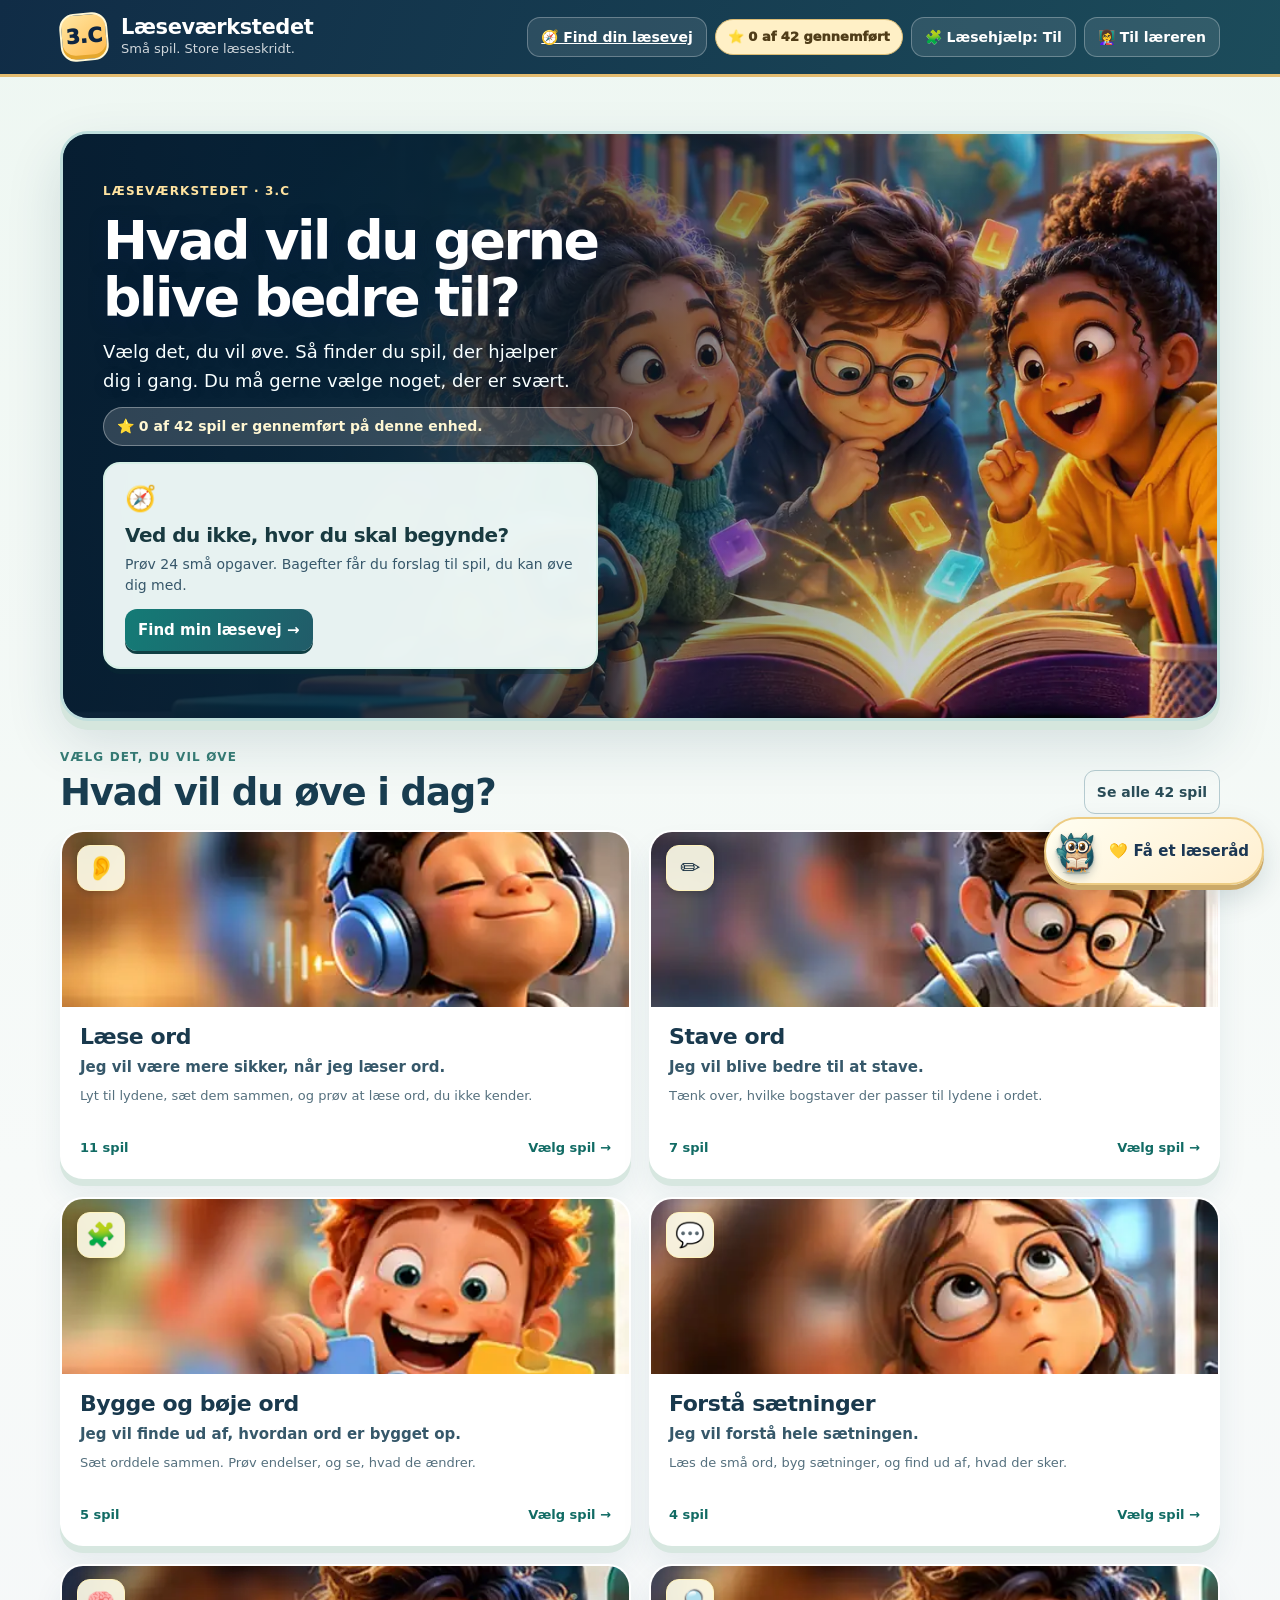
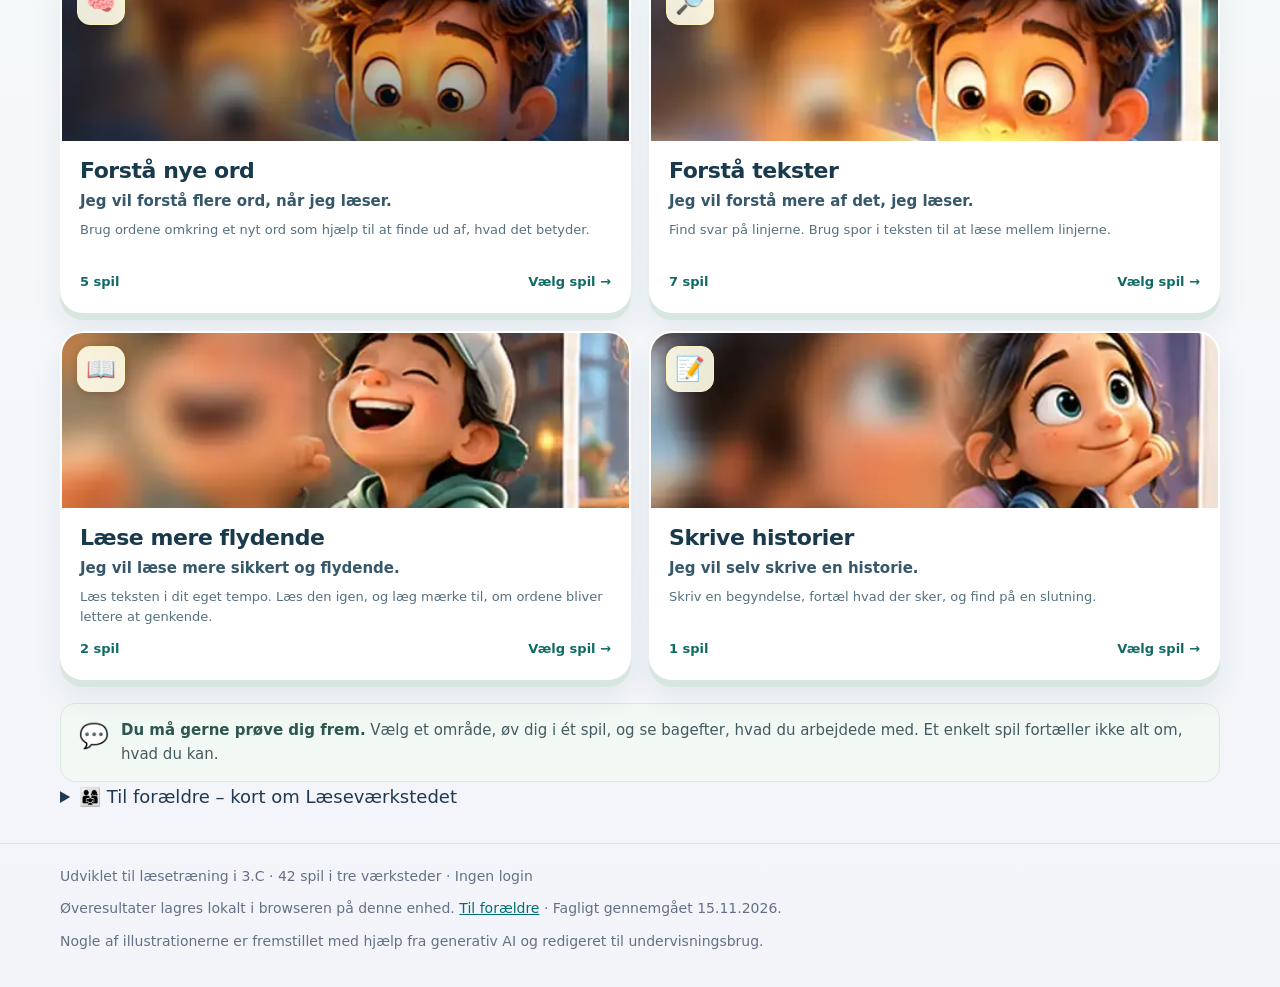
==== index.html @ c9a79d3c "Polish student and teacher language, protect stored progress, add parent information and verified so" ====
<!doctype html>
<html lang="da">
<head>
  <meta charset="UTF-8">
  <meta name="viewport" content="width=device-width, initial-scale=1">
  <link rel="stylesheet" href="laesemakker.css">
  <link rel="stylesheet" href="laeringsmaal.css">
  <link rel="stylesheet" href="site-quality.css">
  <script>if(new URLSearchParams(location.search).get('sites')==='1')document.documentElement.classList.add('sites-embed');</script>
  <meta name="theme-color" content="#19274a">
  <meta name="description" content="42 interaktive læse-, stave- og ordforrådsspil til 3.C. Selvstændige øveopgaver med læringsmål og læseråd.">
  <title>Læseværkstedet · 3.C</title>
  <style>
    :root{--navy:#19274a;--deep:#111d3b;--ink:#1c2b49;--muted:#52627c;--cream:#fffaf1;--paper:#fff;--line:#e4e8ef;--teal:#0d8b82;--mint:#d4f4e8;--coral:#f36d54;--peach:#ffe3d5;--gold:#ffc64f;--blue:#e3edff;--lav:#ede6ff;--shadow:0 14px 40px rgba(26,38,70,.08);--radius:24px}
    *{box-sizing:border-box}html{scroll-behavior:smooth}body{margin:0;background:var(--cream);color:var(--ink);font-family:ui-rounded,'Trebuchet MS',system-ui,-apple-system,BlinkMacSystemFont,'Segoe UI',sans-serif;font-size:18px;line-height:1.48}
    button,select{font:inherit}button{cursor:pointer}button:disabled{cursor:not-allowed;opacity:.55}button:focus-visible,a:focus-visible{outline:4px solid #f7aa18;outline-offset:4px}a{color:#006f75}
    .shell{width:min(1160px,calc(100% - 36px));margin:0 auto}.topbar{background:var(--navy);color:#fff;padding:13px 0;position:relative;z-index:2}.toprow{display:flex;align-items:center;gap:14px;justify-content:space-between;flex-wrap:wrap}.brand{display:flex;gap:13px;align-items:center;border:0;background:none;color:inherit;text-align:left;padding:0}.brand-mark{display:grid;place-items:center;width:48px;height:48px;background:var(--gold);color:var(--deep);border-radius:15px;font-size:20px;font-weight:950;box-shadow:inset 0 -4px 0 #e4a72d;transform:rotate(-5deg)}.brand-name{font-weight:900;letter-spacing:-.02em;font-size:21px;display:block;line-height:1.15}.brand-sub{font-size:13px;opacity:.8;display:block}.top-actions{display:flex;gap:8px;align-items:center;flex-wrap:wrap}.topbtn{background:rgba(255,255,255,.1);border:1px solid rgba(255,255,255,.28);border-radius:15px;padding:9px 13px;color:#fff;font-size:14px;font-weight:750}.topbtn:hover{background:rgba(255,255,255,.2)}
    main{padding:32px 0 72px}.hero{display:grid;grid-template-columns:1.45fr .85fr;gap:30px;align-items:center;background:#edf3ff;border:2px solid #dae6fb;border-radius:32px;padding:43px 44px;position:relative;overflow:hidden}.eyebrow{display:inline-flex;align-items:center;gap:7px;background:#fff;color:#285574;border-radius:50px;padding:6px 13px;font-size:14px;font-weight:850;letter-spacing:.02em}.hero h1{font-size:clamp(36px,5vw,58px);line-height:1.06;letter-spacing:-.055em;margin:18px 0 15px;font-weight:950;max-width:650px}.hero p{max-width:590px;margin:0 0 22px;font-size:19px;color:#405371}.hero-art{position:relative;min-height:275px;display:grid;place-items:center}.art-circle{position:absolute;width:250px;height:250px;border-radius:50%;background:#d5e7ff}.book-illustration{position:relative;font-size:125px;filter:drop-shadow(0 12px 2px rgba(36,57,101,.09));transform:rotate(-10deg)}.art-star{position:absolute;font-size:42px;transform:rotate(15deg)}.art-star.a{left:8%;top:12%}.art-star.b{right:8%;bottom:13%}.art-sticker{position:absolute;right:2%;top:9%;font-size:15px;font-weight:900;border-radius:16px;padding:9px 14px;background:#fff;transform:rotate(9deg);box-shadow:var(--shadow)}.hero-cta{display:inline-flex;gap:10px;align-items:center;background:var(--coral);color:#fff;border:0;border-radius:16px;padding:13px 21px;font-weight:900;box-shadow:0 5px 0 #ca4b37}.hero-cta:hover{transform:translateY(2px);box-shadow:0 3px 0 #ca4b37}.tiny-caption{font-size:15px;color:var(--muted)}.section-head{display:flex;align-items:end;justify-content:space-between;gap:16px;flex-wrap:wrap;margin:39px 0 18px}.section-head h2{font-size:clamp(27px,3.4vw,35px);margin:0;letter-spacing:-.035em}.section-head p{margin:5px 0 0;color:var(--muted);font-size:16px}.statline{font-weight:800;font-size:14px;background:white;border:1px solid var(--line);border-radius:99px;padding:8px 14px}.games-grid{display:grid;grid-template-columns:repeat(3,minmax(0,1fr));gap:17px}.game-card{background:#fff;border-radius:25px;border:2px solid #e8eaf0;padding:21px;display:flex;flex-direction:column;min-height:276px;box-shadow:0 5px 0 #e9edf3;transition:transform .15s,box-shadow .15s}.game-card:hover{transform:translateY(-3px);box-shadow:0 10px 0 #e9edf3}.game-card .icon-bubble{width:76px;height:70px;display:grid;place-items:center;font-size:39px;border-radius:22px;margin-bottom:16px}.game-card h3{font-size:22px;line-height:1.15;letter-spacing:-.02em;margin:0 0 8px}.game-card p{color:#56667f;font-size:15px;line-height:1.45;margin:0 0 16px;flex:1}.tag{display:inline-flex;border-radius:100px;padding:5px 9px;font-size:12px;font-weight:900;letter-spacing:.01em;background:#eef4f9;color:#375a70}.game-bottom{display:flex;justify-content:space-between;align-items:center;gap:9px}.start-card{padding:9px 12px;background:var(--navy);color:#fff;border:0;border-radius:12px;font-size:15px;font-weight:850}.start-card:hover{background:#29406f}.micro{font-size:13px;color:#627189;font-weight:650}.info-strip{margin-top:27px;display:flex;gap:16px;align-items:center;border-radius:20px;background:#fff;border:1px solid #e9e6da;padding:17px 20px}.info-strip .round{font-size:30px}.info-strip p{margin:0;font-size:15px;color:#506078}
    .play-top{display:flex;justify-content:space-between;align-items:center;gap:12px;flex-wrap:wrap;margin-bottom:24px}.back{border:1px solid #cfd9e7;background:#fff;padding:10px 16px;border-radius:15px;font-size:15px;font-weight:850;color:var(--ink)}.back:hover{background:#f2f6fd}.play-head{background:var(--navy);color:#fff;padding:24px 28px;border-radius:27px;display:grid;grid-template-columns:1fr auto;align-items:center;gap:15px}.play-head h1{margin:4px 0 7px;font-size:clamp(25px,3.6vw,36px);letter-spacing:-.035em}.play-head p{margin:0;font-size:16px;color:#e3ebff}.play-meta{font-size:15px;font-weight:800;background:rgba(255,255,255,.13);border-radius:14px;padding:10px 15px;text-align:center}.progress-track{height:11px;background:#dfe5ed;border-radius:99px;overflow:hidden;margin:17px 2px 26px}.progress-fill{height:100%;background:var(--teal);border-radius:inherit;transition:width .2s}.play-panel{padding:clamp(20px,4vw,38px);background:#fff;border:2px solid #e5e9ef;border-radius:28px;box-shadow:var(--shadow);min-height:420px}.prompt-label{text-transform:uppercase;letter-spacing:.12em;font-weight:900;color:#58718a;font-size:13px;margin-bottom:9px}.prompt{font-size:clamp(24px,3.5vw,32px);font-weight:900;letter-spacing:-.035em;line-height:1.22;margin:2px 0 15px}.instruction{font-size:16px;color:var(--muted);margin:0 0 16px}.small-actions{display:flex;flex-wrap:wrap;gap:9px;margin:13px 0 20px}.assist{background:#f4f8ff;border:1px solid #c9d9ee;border-radius:12px;font-size:15px;font-weight:750;color:#244b73;padding:9px 12px}.assist:hover{background:#dceaff}.assist.secondary{background:#fffaed;border-color:#f3dfab;color:#7f5712}.answers{display:grid;grid-template-columns:repeat(2,minmax(0,1fr));gap:12px;max-width:770px;margin:20px auto}.answer-btn{border:2px solid #d9e4ee;background:#f8fbff;color:var(--ink);border-radius:17px;padding:15px 15px;min-height:72px;font-size:clamp(19px,2.5vw,25px);font-weight:850;transition:background .1s,transform .1s}.answer-btn:hover{border-color:#88b6b6;background:#edf8f6}.answer-btn:active,.piece:active{transform:scale(.98)}.answer-btn.correct{background:#d9f8e9;border-color:#178a71}.answer-btn.wrong{background:#ffebe3;border-color:#e47459}.picture{display:grid;place-items:center;font-size:clamp(70px,11vw,110px);background:#f1f6ff;border-radius:25px;width:170px;height:160px;margin:0 auto 18px;border:2px solid #e0e8f6}.picture.compact{width:146px;height:134px;font-size:86px}.feedback{margin:19px 0 0;padding:12px 15px;border-radius:15px;border-left:5px solid #4e8bb2;background:#eef7ff;color:#1c4164;font-size:16px;font-weight:720;display:flex;gap:10px;align-items:center}.feedback.good{border-left-color:#0d8b72;background:#e8f8ef;color:#145b4b}.feedback.try{border-left-color:#e39133;background:#fff4df;color:#745319}.next-btn{background:#0a827c;color:#fff;border:0;border-radius:14px;padding:12px 20px;font-weight:850;font-size:16px;margin-top:15px;box-shadow:0 4px 0 #09635f}.next-btn:hover{transform:translateY(2px);box-shadow:0 2px 0 #09635f}.meter{display:flex;gap:8px;align-items:center;flex-wrap:wrap}.meter span{background:#fff;border:1px solid #dbe0e8;border-radius:20px;padding:6px 12px;font-weight:850;font-size:14px}
    .build-wrap{max-width:790px;margin:auto}.word-target{display:flex;justify-content:center;align-items:center;gap:4px;font-size:clamp(45px,7vw,70px);font-weight:950;letter-spacing:.015em;margin:6px 0 22px}.missing-part{border:3px dashed #8da9d1;background:#eff5ff;padding:0 16px;border-radius:16px;color:#41658c;min-width:106px;text-align:center;line-height:1.36}.drop-target{border:3px dashed #98abd1;background:#f3f7ff;border-radius:20px;min-height:92px;padding:16px;display:flex;justify-content:center;align-items:center;flex-wrap:wrap;gap:10px;margin:20px 0}.drop-target.drag-over{background:#e5f5ec;border-color:#0b8f79}.drop-note{color:#5e708e;font-size:15px;font-weight:750}.tiles{display:flex;justify-content:center;flex-wrap:wrap;gap:12px;margin:17px 0}.piece{display:inline-grid;place-items:center;min-width:84px;min-height:70px;border:2px solid #cadaee;background:#e8f2ff;color:#193d70;border-radius:17px;box-shadow:0 5px 0 #c2d5ed;font-weight:900;font-size:clamp(26px,3.5vw,36px);padding:10px 18px;touch-action:manipulation}.piece:hover{border-color:#6c94c3;background:#d6eafa}.piece.used{opacity:.35;pointer-events:none}.tile-in-slot{background:#dcf6e9;border:2px solid #70cba2;border-radius:12px;padding:10px 18px;min-width:69px;font-size:29px;font-weight:900;color:#146553}.tile-in-slot:hover{background:#fbe9e3}.text-center{text-align:center}.blend-source{font-size:14px;color:#546784;text-align:center;margin-top:4px}.check-actions{display:flex;justify-content:center;flex-wrap:wrap;gap:10px}.story-layout{display:grid;grid-template-columns:minmax(0,1.1fr) minmax(0,1fr);gap:22px}.reading-sheet{border:2px solid #e9e4d6;background:#fffcf4;border-radius:21px;padding:22px 25px;align-self:start}.reading-sheet .sheet-label{font-size:12px;letter-spacing:.12em;color:#8c714e;text-transform:uppercase;font-weight:950}.reading-sheet h2{font-size:25px;margin:7px 0 13px;letter-spacing:-.025em}.reading-sheet p{font-size:19px;line-height:1.85;margin:0;white-space:pre-line}.question-sheet{border:1px solid #e5e8ee;border-radius:21px;padding:21px;background:#fbfdff}.question-sheet .answers{grid-template-columns:1fr;gap:9px}.question-sheet .answer-btn{text-align:left;font-size:18px;min-height:59px}.level-pill{display:inline-flex;background:#edf2fa;color:#405980;padding:5px 10px;border-radius:100px;font-size:12px;font-weight:900}.sentence-list{display:grid;gap:10px;max-width:820px;margin:22px auto}.sentence-item{display:grid;grid-template-columns:auto 1fr auto;gap:13px;align-items:center;border:2px solid #d9e3eb;background:#f7fbff;border-radius:16px;padding:13px 15px}.sentence-num{width:34px;height:34px;display:grid;place-items:center;border-radius:50%;background:#dce8fc;font-size:15px;font-weight:900}.sentence-item .sentence-text{font-size:18px;font-weight:700}.move-buttons{display:flex;gap:5px}.move-btn{border:1px solid #bccddf;background:#fff;border-radius:9px;min-width:40px;height:40px;font-size:20px}.move-btn:hover{background:#e5ecfb}.sentence-item[draggable=true]{cursor:grab}.sentence-item.drag-over{outline:3px dashed var(--teal)}
    .maze-intro{display:flex;justify-content:space-between;gap:14px;flex-wrap:wrap;align-items:center;margin-bottom:14px}.cluster-picker{border:2px solid #c9d7e8;border-radius:13px;padding:7px 12px;background:#f9fcff;color:#183e6f;font-weight:850}.maze-zone{display:grid;grid-template-columns:minmax(0,1fr) minmax(190px,250px);gap:26px;align-items:start}.maze-board{display:grid;grid-template-columns:repeat(11,minmax(0,1fr));width:100%;max-width:640px;margin:auto;gap:3px;padding:7px;background:#15254a;border:4px solid #193466;border-radius:18px;box-shadow:0 10px 0 #aebede;aspect-ratio:11/9}.cell{background:#284272;border-radius:5px;display:flex;align-items:center;justify-content:center;position:relative;min-width:0;min-height:0;overflow:hidden}.cell.wall{background:#708df3;box-shadow:inset 0 0 0 2px #a9b7ff}.cell.floor:before{content:'';width:4px;height:4px;border-radius:50%;background:#bac6fa;position:absolute;opacity:.55}.maze-word{font-size:clamp(9px,1.65vw,14px);font-weight:1000;background:#fff9df;color:#14264c;padding:2px 2px;border-radius:5px;z-index:1;max-width:100%;overflow:hidden;text-overflow:ellipsis;line-height:1.1}.maze-word.hit{opacity:.2}.pac{position:relative;width:67%;height:67%;border-radius:50%;background:#ffd44b;z-index:4;box-shadow:inset -4px -4px 0 rgba(197,117,24,.3)}.pac:after{content:'';position:absolute;right:-2px;top:31%;width:0;height:0;border-top:8px solid transparent;border-bottom:8px solid transparent;border-left:13px solid #284272}.ghost{font-size:clamp(20px,3.3vw,31px);position:absolute;z-index:3}.maze-side{border:2px solid #e5e9f0;background:#fbfdff;border-radius:20px;padding:20px}.maze-side strong{font-size:19px}.maze-side p{font-size:15px;color:#54677d;margin:9px 0}.hearts{font-size:28px;letter-spacing:4px}.dpad{display:grid;grid-template-columns:repeat(3,62px);grid-template-rows:repeat(3,55px);justify-content:center;gap:5px;margin:23px 0 14px}.dpad button{border:2px solid #91a8d2;background:#e4edff;border-radius:13px;color:#203e74;font-size:27px;font-weight:900}.dpad button:hover{background:#bbd4ff}.dpad button:nth-child(1){grid-column:2;grid-row:1}.dpad button:nth-child(2){grid-column:1;grid-row:2}.dpad button:nth-child(3){grid-column:3;grid-row:2}.dpad button:nth-child(4){grid-column:2;grid-row:3}.goal{padding:12px;background:#e7f6ef;border-radius:15px;color:#14644d;font-weight:900;font-size:15px;margin:12px 0}.maze-log{min-height:55px;color:#28486c;font-weight:800;font-size:15px}
    .finish-wrap{text-align:center;background:#fff;border:2px solid #e3e9ee;border-radius:29px;padding:45px 30px;margin:24px auto;max-width:700px;box-shadow:var(--shadow)}.finish-emoji{font-size:95px}.finish-wrap h1{font-size:40px;line-height:1.13;margin:8px 0 13px;letter-spacing:-.03em}.finish-wrap p{font-size:19px;color:#485d76}.finish-score{font-weight:1000;color:#0d8c79;font-size:33px}.finish-buttons{display:flex;justify-content:center;gap:12px;flex-wrap:wrap;margin-top:22px}.finish-buttons button{padding:13px 18px;border-radius:13px;border:0;font-weight:900}.finish-buttons .again{background:var(--navy);color:white}.finish-buttons .home{background:#e5f0ff;color:#1b3c67}.foot{border-top:1px solid #e2e3df;padding:22px 0 35px;color:#657086;font-size:14px}.foot-inner{display:flex;justify-content:space-between;gap:12px;flex-wrap:wrap}.hidden{display:none!important}.sr-only{position:absolute;width:1px;height:1px;margin:-1px;padding:0;overflow:hidden;clip:rect(0,0,0,0);white-space:nowrap;border:0}.modal-back{position:fixed;inset:0;z-index:9;background:rgba(8,20,42,.7);display:grid;place-items:center;padding:18px}.modal{width:min(790px,100%);max-height:88vh;overflow:auto;background:white;border-radius:27px;padding:28px 33px;box-shadow:0 30px 80px rgba(0,0,0,.25)}.modal h2{font-size:29px;margin:0 0 12px}.modal h3{font-size:20px;margin-bottom:8px}.modal p,.modal li{font-size:16px;line-height:1.6}.modal ul{padding-left:23px}.modal-head{display:flex;justify-content:space-between;align-items:center;gap:12px}.close{background:#edf3fc;border:0;border-radius:12px;padding:9px 14px;font-weight:900}
    @media(max-width:870px){.games-grid{grid-template-columns:repeat(2,minmax(0,1fr))}.hero{grid-template-columns:1fr .53fr;padding:32px}.hero-art{min-height:200px}.art-circle{width:170px;height:170px}.book-illustration{font-size:85px}.maze-zone{grid-template-columns:1fr}.maze-side{display:grid;grid-template-columns:1fr 1fr;gap:12px}.dpad{margin:0 auto}.story-layout{grid-template-columns:1fr}.reading-sheet p{line-height:1.7}}
    @media(max-width:570px){body{font-size:17px}.shell{width:calc(100% - 22px)}main{padding-top:16px}.hero{grid-template-columns:1fr;padding:25px;border-radius:24px}.hero-art{display:none}.hero h1{font-size:38px}.games-grid{grid-template-columns:1fr}.game-card{min-height:0}.topbar{padding:11px 0}.brand-name{font-size:18px}.brand-sub{font-size:12px}.top-actions{width:100%;justify-content:flex-end}.topbtn{font-size:13px}.play-head{grid-template-columns:1fr;padding:21px}.play-meta{text-align:left}.play-panel{padding:16px;min-height:0}.answers{grid-template-columns:1fr}.answer-btn{min-height:62px}.maze-board{gap:1px;padding:3px;border-width:3px}.maze-word{font-size:9px;padding:1px}.maze-side{grid-template-columns:1fr}.dpad{grid-template-columns:repeat(3,54px);grid-template-rows:repeat(3,49px)}.word-target{font-size:43px}.missing-part{min-width:84px}.piece{min-width:67px;min-height:63px}.sentence-item{grid-template-columns:auto 1fr;gap:9px}.move-buttons{grid-column:2}.modal{padding:20px}.reading-sheet{padding:17px}.reading-sheet p{font-size:18px}}
    @media(prefers-reduced-motion:reduce){*,*:before,*:after{scroll-behavior:auto!important;transition:none!important;animation:none!important}}
    @media print{.top-actions,.back,.foot,.finish-buttons,.dpad,.small-actions,.next-btn{display:none!important}body{background:#fff}main{padding:0}.hero,.game-card,.play-panel{box-shadow:none}}
  /* Nye aktiviteter og tydelig opdeling af afkodning og læseforståelse */
.filter-bar{display:flex;flex-wrap:wrap;gap:9px;margin:0 0 21px}
.filter-button{border:2px solid #d4dfeb;border-radius:999px;padding:11px 17px;background:#fff;color:#1b3557;font-size:15px;font-weight:850}
.filter-button.active{background:#19274a;border-color:#19274a;color:#fff}
.filter-button:hover{border-color:#647b9b}
.filter-count{display:inline-block;font-size:12px;opacity:.78;margin-left:6px}
.game-card .tag.decode{background:#e3f4fc;color:#255c79}
.game-card .tag.comprehension{background:#fff0d6;color:#835a1b}
.game-card{min-height:283px}
.game-card .new-label{align-self:flex-end;font-size:12px;font-weight:900;background:#fff2ca;border-radius:99px;padding:3px 9px;color:#71521b;margin-top:-4px;margin-bottom:8px}
.double-highlight{background:#ffe187;border-radius:7px;padding:0 2px;box-decoration-break:clone}
.word-reveal{font-size:clamp(36px,6vw,52px);font-weight:950;letter-spacing:.03em;margin:17px auto 0}
.reason{color:#315d56;font-weight:750;font-size:16px}
.center-actions{justify-content:center}
.syllable-drop{min-height:102px}
.sort-word{display:inline-block;background:#f9d773;color:#1e2e4d;font-size:clamp(35px,6vw,56px);font-weight:950;border:3px solid #dba931;border-radius:21px;box-shadow:0 6px 0 #b88a20;padding:20px 35px;margin:12px 0 29px;cursor:grab;user-select:none}
.sort-bins{display:grid;grid-template-columns:repeat(3,minmax(0,1fr));gap:13px;margin:10px auto 25px;max-width:740px}
.sort-bin{background:#f0f6ff;border:3px dashed #8ea6cc;border-radius:20px;padding:19px 8px;min-height:112px;color:#173659;display:flex;flex-direction:column;gap:4px;align-items:center;justify-content:center}
.sort-bin span{font-size:13px;font-weight:780;color:#536f91}
.sort-bin strong{font-size:clamp(26px,4vw,40px);line-height:1.2}
.sort-bin:hover,.sort-bin.drag-over{background:#d8f2e6;border-color:#138676}
.sort-bin.selected{border-style:solid;border-color:#16886d;background:#d8f8e6}
.sentence-track{min-height:115px;border:3px dashed #8aa6c6;background:#f6faff;border-radius:20px;margin:18px 0;padding:14px;display:flex;gap:8px;align-items:center;justify-content:center;flex-wrap:wrap}
.train-wagon{border:2px solid #e1b65b;background:#fff2c4;color:#294264;font-size:clamp(17px,2.5vw,23px);font-weight:860;padding:12px 15px;border-radius:12px;box-shadow:0 4px 0 #dfc484}
.train-wagon:hover{background:#ffe59a}
.word-tiles .word-piece{font-size:clamp(16px,2.5vw,23px);min-width:0;min-height:57px;padding:10px 15px}
.evidence-note{margin:17px 0 4px;background:#eaf7ee;border-left:5px solid #1c916f;border-radius:13px;padding:15px;color:#245e49;font-size:15px}
.evidence-note p{margin:7px 0 0;font-size:15px;white-space:normal}
.text-mark{background:#ffe18d;padding:0 2px;border-radius:3px;color:#293f49}
@media(max-width:570px){.filter-button{font-size:14px;padding:10px 12px}.sort-bins{gap:7px}.sort-bin{min-height:88px}.sort-word{padding:16px 23px}.word-tiles .word-piece{padding:9px 12px}.sentence-track{padding:10px}.game-card .new-label{margin-top:0}}


    /* Google Sites: kompakt visning aktiveres kun med ?sites=1 */
    .open-full-site{display:none;text-decoration:none;align-items:center}
    .sites-embed .open-full-site{display:inline-flex}
    .sites-embed body{background:#fffaf1}
    .sites-embed .shell{width:min(1160px,calc(100% - 24px))}
    .sites-embed .topbar{padding:8px 0}
    .sites-embed .brand-mark{width:40px;height:40px;border-radius:12px}
    .sites-embed .brand-name{font-size:18px}
    .sites-embed .brand-sub{font-size:12px}
    .sites-embed main{padding:18px 0 40px}
    .sites-embed .hero{grid-template-columns:1fr;padding:25px 29px;border-radius:22px}
    .sites-embed .hero-art{display:none}
    .sites-embed .hero h1{font-size:clamp(28px,3.5vw,43px);margin:11px 0}
    .sites-embed .hero p{font-size:17px;margin-bottom:16px}
    .sites-embed .section-head{margin:25px 0 15px}
    .sites-embed .section-head h2{font-size:27px}
    .sites-embed .games-grid{gap:13px}
    .sites-embed .game-card{min-height:232px;padding:16px;border-radius:20px}
    .sites-embed .game-card .icon-bubble{width:60px;height:56px;font-size:32px;margin-bottom:11px;border-radius:16px}
    .sites-embed .game-card h3{font-size:20px}
    .sites-embed .game-card p{margin-bottom:11px}
    .sites-embed .foot{display:none}
    @media(max-width:760px){
      .sites-embed .games-grid{grid-template-columns:repeat(2,minmax(0,1fr))}
      .sites-embed .hero{padding:20px 22px}
      .sites-embed .top-actions{gap:6px}
      .sites-embed .topbtn{padding:8px 10px;font-size:12px}
    }
    @media(max-width:500px){
      .sites-embed .games-grid{grid-template-columns:1fr}
      .sites-embed .game-card{min-height:0}
      .sites-embed .toprow{align-items:flex-start}
      .sites-embed .hero h1{font-size:30px}
      .sites-embed .hero p{font-size:16px}
      .sites-embed .shell{width:calc(100% - 18px)}
      .sites-embed .top-actions{width:100%;justify-content:flex-start}
    }
  
/* Læseunivers: original, letvægts animeret bog og detektivscene */
body{background:radial-gradient(ellipse at 12% 0%,#f4ecff,transparent 27%),radial-gradient(ellipse at 100% 20%,#e8f7f5,transparent 34%),#fffaf1}
.hero.reading-hero{grid-template-columns:minmax(0,1.12fr) minmax(260px,.88fr);gap:20px;min-height:405px;padding:38px 42px;background:linear-gradient(125deg,#121f42,#273c70 58%,#32617b);border:2px solid #26345f;box-shadow:0 10px 0 #dce6f3,0 25px 50px #15274a18;color:white;isolation:isolate}
.reading-hero::before{content:"";position:absolute;inset:0;z-index:-1;background:radial-gradient(ellipse at 76% 46%,#b2a1ff42,transparent 37%)}
.reading-hero .eyebrow{background:#ffffff19;border:1px solid #ffffff40;color:#e6f2ff;font-size:12px;letter-spacing:.09em;padding:8px 13px}
.reading-hero h1{font-size:clamp(41px,5.15vw,65px);line-height:1.03;letter-spacing:-.055em;margin:16px 0 19px;color:#fff}
.reading-hero h1 span{color:#ffdf85}
.reading-hero p{font-size:clamp(17px,1.8vw,20px);line-height:1.53;color:#dfecff;max-width:540px;margin:0 0 17px}
.reading-chipline,.reading-actions,.detective-actions{display:flex;gap:9px;align-items:center;flex-wrap:wrap}
.reading-chipline{margin:19px 0 21px}.reading-chipline span{color:#f8fbff;background:#ffffff19;border:1px solid #ffffff30;font-size:12px;font-weight:850;padding:7px 11px;border-radius:90px}
.reading-hero .hero-cta{background:#ffcb66;color:#1b3351;box-shadow:0 5px 0 #bd903f;font-size:15px}
.reading-alt{display:inline-flex;align-items:center;min-height:48px;border:1px solid #ffffff8a;border-radius:15px;color:white;text-decoration:none;font-size:14px;font-weight:850;padding:11px 14px}
.reading-alt:hover{background:#ffffff22}
.reading-art{min-height:325px;perspective:760px}
.reading-halo{position:absolute;width:300px;height:300px;background:radial-gradient(circle,#b2b6ff70,transparent 70%);border-radius:50%;animation:read-pulse 6s ease-in-out infinite}
.reading-book{position:relative;width:272px;height:177px;transform:rotate(-8deg) rotateX(6deg);filter:drop-shadow(0 23px 15px #08173370);animation:read-float 5s ease-in-out infinite}
.reading-book::before{content:"";position:absolute;inset:4px -7px -8px;background:#cb844f;border:8px solid #dba963;border-radius:14px}
.reading-page{position:absolute;top:1px;height:168px;width:49%;border:2px solid #e9d4b6;border-radius:8px;background:#fff9ec;overflow:hidden}
.reading-page.left{left:0;background:linear-gradient(100deg,#efddc0,#fff9eb)}
.reading-page.right{right:0;background:linear-gradient(90deg,#fff8dc,#fffdf5)}
.reading-page.flip{left:50%;z-index:2;transform-origin:0 50%;backface-visibility:visible;animation:read-flip 7.4s ease-in-out infinite}
.reading-page i{display:block;margin:39px auto 0;width:69%;height:56px;background:repeating-linear-gradient(to bottom,#d8c7aa 0 2px,transparent 2px 10px);opacity:.77}
.reading-page b{position:absolute;bottom:13px;right:18px;font-size:30px;color:#e7b858}
.reading-spine{position:absolute;left:49.5%;top:0;width:7px;height:172px;z-index:3;border-radius:7px;background:#bb9876;box-shadow:1px 0 4px #69452f52}
.reading-letter{position:absolute;display:grid;place-items:center;width:55px;height:55px;background:#fff0c5;border-radius:16px;color:#223653;font-size:26px;font-weight:950;box-shadow:0 7px 0 #c49451,0 13px 20px #0c1a3e5a;animation:read-drift 5s ease-in-out infinite}
.reading-letter.a{left:2%;top:7%;animation-delay:-2s;rotate:-12deg}.reading-letter.b{right:2%;top:3%;background:#d3f9ef;box-shadow:0 7px 0 #82bcae;animation-delay:-1s;rotate:11deg}.reading-letter.c{right:9%;bottom:8%;background:#ecd9ff;box-shadow:0 7px 0 #ae90cf;animation-delay:-3s}
.reading-spark{position:absolute;left:10%;bottom:18%;font-size:36px;color:#ffd96d;animation:read-twinkle 2.9s infinite}
.reading-sticker{position:absolute;left:0;bottom:0;color:#1e345c;font-weight:950;font-size:11px;letter-spacing:.02em;background:#fff;border-radius:12px;padding:10px;rotate:-6deg;box-shadow:0 6px 0 #d5e5ff}
@keyframes read-flip{0%,13%,80%,100%{transform:rotateY(0deg)}40%,61%{transform:rotateY(-158deg)}}
@keyframes read-float{0%,100%{transform:rotate(-8deg) translateY(0)}50%{transform:rotate(-6deg) translateY(-10px)}}
@keyframes read-pulse{0%,100%{scale:.91;opacity:.8}50%{scale:1.1;opacity:1}}
@keyframes read-drift{0%,100%{translate:0 0}50%{translate:0 -11px}}
@keyframes read-twinkle{0%,100%{opacity:.5;scale:.8}50%{opacity:1;scale:1.18}}
.reading-feature{display:grid;grid-template-columns:195px minmax(0,1fr);align-items:center;gap:19px;margin:29px 0 22px;padding:24px 26px;border:2px solid #eddbb6;border-radius:26px;background:linear-gradient(115deg,#fff3d9,#fffaf1 64%,#f2eefc);box-shadow:0 6px 0 #f3e6cf}
.detective-visual{position:relative;min-height:162px;isolation:isolate}
.detective-paper{position:absolute;display:grid;place-items:center;width:108px;height:133px;border-radius:11px;border:2px solid #c5d6e9;background:#fff;box-shadow:0 8px 0 #c9d9e8;font-size:28px;font-weight:950;color:#708aaa;left:26px;top:12px;rotate:-10deg;animation:read-paper 5s ease-in-out infinite}
.detective-paper.p2{left:70px;top:8px;background:#e4faf4;border-color:#b6ded3;box-shadow:0 8px 0 #a9d6c8;rotate:8deg;animation-delay:-2s}
.detective-glass{position:absolute;top:29px;left:69px;width:90px;height:90px;border:10px solid #214d69;border-radius:50%;background:#bcf3e954;box-shadow:inset 0 0 0 3px #defff9;z-index:2;animation:read-search 5.5s ease-in-out infinite}
.detective-glass::after{content:"";position:absolute;left:60px;top:57px;width:68px;height:17px;background:#214d69;border-radius:10px;transform:rotate(46deg);transform-origin:13px center}
.detective-star{position:absolute;left:2px;top:4px;font-size:32px;color:#dda32f;animation:read-twinkle 2.7s infinite}
@keyframes read-search{0%,100%{transform:translate(0,0) rotate(-10deg)}50%{transform:translate(10px,12px) rotate(5deg)}}
@keyframes read-paper{0%,100%{translate:0 0}50%{translate:0 -6px}}
.detective-label{font-size:12px;color:#825c2a;font-weight:950;letter-spacing:.09em}
.detective-content h2{margin:8px 0 8px;font-size:clamp(25px,3.2vw,34px);line-height:1.17;letter-spacing:-.03em}
.detective-content p{margin:0 0 17px;color:#51637c;font-size:16px;line-height:1.55}
.detective-actions a{display:inline-flex;align-items:center;padding:11px 16px;border-radius:13px;background:#263c63;text-decoration:none;color:white;font-weight:900;font-size:14px;min-height:44px}
.detective-actions a:nth-child(2){background:#0a8376}.detective-actions a.allgames{background:transparent;color:#304966;text-decoration:underline;text-underline-offset:3px;padding-left:4px;padding-right:4px}
.game-card{box-shadow:0 5px 0 #e9edf3,0 11px 25px #243b5d10}.game-card:hover{transform:translateY(-4px) rotate(-.2deg)}
@media(max-width:950px){.hero.reading-hero{grid-template-columns:1fr .55fr;padding:28px}.reading-book{scale:.78}.reading-feature{grid-template-columns:150px 1fr}.detective-visual{scale:.8;transform-origin:center left}}
@media(max-width:670px){.hero.reading-hero{grid-template-columns:1fr;padding:25px 22px;gap:0}.reading-hero h1{font-size:clamp(37px,8.9vw,48px)}.reading-hero p{font-size:17px}.reading-hero .hero-art{display:grid;min-height:235px;max-height:235px;overflow:hidden}.reading-book{scale:.69}.reading-halo{width:210px;height:210px}.reading-sticker{display:none}.reading-letter{scale:.75}.reading-feature{grid-template-columns:1fr;gap:0;padding:22px}.detective-visual{min-height:112px;scale:.65;transform-origin:top left}.detective-content{margin-top:-38px}}
@media(prefers-reduced-motion:reduce){.reading-book,.reading-page.flip,.reading-letter,.reading-halo,.reading-spark,.detective-paper,.detective-glass,.detective-star{animation:none!important}}

.reading-start-second{display:inline-flex;align-items:center;min-height:46px;padding:11px 14px;background:#ffffff14;color:#fff;border:1px solid #ffffff80;border-radius:14px;font-size:14px;font-weight:850;box-shadow:none}.reading-start-second:hover{background:#ffffff28}.reading-actions>.hero-cta{text-align:center}

/* Brugerfeedback 5.D: større instruktioner, tydelige svar og rolig farvevariation */
.game-card p{font-size:16px;line-height:1.55;color:#415473}
.play-head p{font-size:18px;line-height:1.55}
.instruction{font-size:18px;line-height:1.55;color:#3b506c}
.maze-log{font-size:17px;line-height:1.5}
.game-card:nth-child(3n+1){background:linear-gradient(180deg,#fff,#fffaf0)}
.game-card:nth-child(3n+2){background:linear-gradient(180deg,#fff,#f2fbf9)}
.game-card:nth-child(3n+3){background:linear-gradient(180deg,#fff,#f5f4ff)}
.maze-levels{display:flex;align-items:center;flex-wrap:wrap;gap:8px;margin:15px 0 16px;padding:10px 12px;border-radius:14px;background:#f3f7ff}
.maze-levels strong{font-size:15px;margin-right:5px;color:#29405f}
.maze-levels button{border:2px solid #cbd9ea;background:#fff;color:#253d5f;border-radius:11px;padding:8px 11px;min-height:40px;font-size:15px;font-weight:850}
.maze-levels button[aria-pressed="true"]{background:#1d466c;color:#fff;border-color:#1d466c}
.maze-levels button:focus-visible{outline:3px solid #deaf4f;outline-offset:2px}
@media(max-width:650px){.play-head p{font-size:17px}.instruction{font-size:17px}.maze-levels strong{width:100%}}

.explain-why{display:inline-flex;align-items:center;gap:5px;background:#fff7e8;border:2px solid #dcb978;color:#62471f;font-size:16px;font-weight:850;border-radius:12px;padding:10px 14px;margin-top:10px;min-height:44px}
.explain-why:hover{background:#ffedcd}.explain-why:focus-visible{outline:3px solid #dfaa43;outline-offset:2px}

.vowel-discovery{border-left:5px solid #deae62;border-radius:13px;padding:13px 17px;background:#fff4dd;text-align:left;color:#503e24;font-size:16px;line-height:1.55;margin:16px auto;max-width:660px}
.vowel-buttons{display:grid;grid-template-columns:repeat(2,minmax(0,1fr));gap:12px;margin:16px auto;max-width:620px}
.vowel-buttons button{border:2px solid #bdd4df;background:#eaf3ff;color:#203b59;border-radius:16px;font-weight:950;font-size:20px;min-height:72px;padding:14px}
.vowel-buttons button:first-child{background:#fff0da;border-color:#e9c486}
.vowel-buttons button:focus-visible{outline:3px solid #d5a858;outline-offset:3px}
.double-word-reveal{font-size:30px;font-weight:900;color:#2d5374}
@media(max-width:540px){.vowel-buttons{grid-template-columns:1fr}}

.morph-feature{border:2px solid #cbe4d7;background:linear-gradient(125deg,#ecfff5,#f5fbff 70%,#fff5d9);border-radius:24px;padding:25px 27px;margin:26px 0;box-shadow:0 6px 0 #e1eee7}
.morph-feature-intro h2{font-size:clamp(25px,3.5vw,33px);margin:6px 0;letter-spacing:-.035em}
.morph-feature-intro p{font-size:16px;line-height:1.6;color:#4b5f74;margin:0 0 15px;max-width:760px}
.morph-tag{color:#175e55;font-size:12px;font-weight:950;letter-spacing:.08em}
.morph-feature-cards{display:grid;grid-template-columns:repeat(3,minmax(0,1fr));gap:12px}
.morph-feature-cards>a{display:flex;flex-direction:column;gap:4px;align-items:flex-start;background:#fff;color:#213c57;text-decoration:none;border:2px solid #d3e7e5;border-radius:17px;padding:17px;min-height:150px;box-shadow:0 4px 0 #d9e9e4}
.morph-feature-cards>a:hover{transform:translateY(-3px);box-shadow:0 7px 0 #d9e9e4}
.morph-feature-cards>a>span{font-size:34px}.morph-feature-cards strong{font-size:19px;line-height:1.2}.morph-feature-cards small{font-size:14px;line-height:1.45;color:#516a7e}
@media(max-width:760px){.morph-feature-cards{grid-template-columns:1fr}.morph-feature-cards>a{min-height:110px}.morph-feature{padding:18px}}

.level-picker{display:flex;align-items:center;gap:8px;flex-wrap:wrap;border:2px solid #d7e6df;background:#f2fbf6;padding:11px 13px;border-radius:17px;margin:14px 0 18px}
.level-picker strong{font-size:15px;color:#285a4f}
.level-picker button{min-height:43px;padding:8px 12px;background:#fff;border:2px solid #b8d6d0;border-radius:12px;font-size:14px;font-weight:900;color:#20483e}
.level-picker button[aria-pressed="true"]{background:#177d72;color:#fff;border-color:#177d72}
.level-picker small{width:100%;font-size:12px;line-height:1.45;color:#526e64}
.level-picker button:focus-visible{outline:3px solid #e1a23c;outline-offset:2px}
@media(max-width:550px){.level-picker button{flex:1 1 auto}}

.progress-counter{display:inline-flex;align-items:center;padding:7px 12px;border-radius:100px;background:#fff0c6;border:1px solid #dbbc75;color:#503d19;font-size:13px;font-weight:950;white-space:nowrap}
.writing-feature{display:flex;justify-content:space-between;align-items:center;gap:17px;flex-wrap:wrap;margin:23px 0;padding:22px 25px;border:2px solid #d9c8f1;border-radius:23px;background:linear-gradient(100deg,#f6efff,#fffaf1 70%,#ecfbf2);box-shadow:0 5px 0 #e9e2f3}
.writing-feature>div{max-width:690px}.writing-tag{font-size:12px;font-weight:950;letter-spacing:.09em;color:#6e5092}.writing-feature h2{font-size:clamp(25px,3.3vw,32px);margin:5px 0}.writing-feature p{margin:0;color:#526278;font-size:16px;line-height:1.6}
.writing-feature a{padding:13px 16px;border-radius:14px;background:#5d4a94;color:white;text-decoration:none;font-size:14px;font-weight:900;white-space:nowrap}
@media(max-width:550px){.progress-counter{font-size:12px;padding:6px 9px}.writing-feature a{white-space:normal;width:100%;text-align:center}}

/* Forside 3.C: Start med læringsbehovet – ikke en lang liste af spil */
.choice-home{padding-bottom:32px}.choice-hero{display:grid;grid-template-columns:minmax(0,1.6fr) minmax(260px,.85fr);gap:22px;align-items:stretch;padding:31px 35px;background:linear-gradient(120deg,#172f53,#265d6e);color:#fff;border-radius:25px;margin:22px 0 28px;box-shadow:0 7px 0 #dee9ec}
.choice-hero-copy{display:flex;flex-direction:column;justify-content:center;gap:12px}.choice-eyebrow{display:block;font-size:12px;font-weight:900;letter-spacing:.095em;color:#367c75}
.choice-hero .choice-eyebrow{color:#b9f0df}.choice-hero h1{font-size:clamp(33px,4.3vw,54px);line-height:1.1;letter-spacing:-.045em;margin:0;max-width:660px}.choice-hero p{line-height:1.58;font-size:18px;margin:0;max-width:610px;color:#f3f8fa}
.choice-progress{color:#fff5cf;font-size:14px;font-weight:800}.choice-help{border:1px solid #cde7e6;background:#f4fcf8;color:#263e50;border-radius:19px;padding:22px;display:flex;flex-direction:column;justify-content:center;align-items:flex-start;gap:9px}
.choice-help-icon{font-size:34px}.choice-help h2{font-size:21px;line-height:1.24;letter-spacing:-.025em;margin:0;color:#183a40}.choice-help p{font-size:15px;color:#455d67;line-height:1.55}.choice-help a{background:#205f56;color:#fff;border-radius:12px;padding:10px 13px;font-size:15px;font-weight:900;text-decoration:none;margin-top:6px}
.choice-heading{display:flex;justify-content:space-between;gap:12px;align-items:end;flex-wrap:wrap;margin:0 0 16px}.choice-heading h2{font-size:clamp(26px,3.3vw,37px);margin:4px 0 0;letter-spacing:-.03em;line-height:1.18}
.choice-show-all{background:transparent;border:1px solid #b5cbd0;padding:10px 12px;font-weight:800;color:#2a4d58;font-size:14px;border-radius:11px;min-height:44px}
.choice-category-grid{display:grid;grid-template-columns:repeat(2,minmax(0,1fr));gap:15px}
.choice-category{font:inherit;display:flex;gap:16px;align-items:flex-start;text-align:left;min-height:182px;padding:22px;background:var(--category-bg,#f1f7ff);border:2px solid #d3dfe1;border-radius:21px;color:#203747;box-shadow:0 5px 0 #e4e8e7;transition:transform .12s,box-shadow .12s,border-color .12s}
.choice-category:hover{transform:translateY(-3px);box-shadow:0 8px 0 #dde7e3;border-color:#74a89e}.choice-category[aria-pressed="true"]{border-color:#155f55;box-shadow:0 5px 0 #aad1c5}
.choice-category-icon{font-size:36px;line-height:1.1;background:#ffffffb8;border:1px solid #ffffffd6;border-radius:15px;display:grid;place-items:center;min-width:65px;height:65px}
.choice-category-content{display:flex;flex-direction:column;flex:1;gap:5px;min-width:0}.choice-category-content>strong{font-size:23px;line-height:1.25;letter-spacing:-.02em;color:#233a50}.choice-category-wish{font-size:16px;color:#2e4d5e;line-height:1.47;font-weight:750}
.choice-category-hint{font-size:14px;line-height:1.52;color:#50677a;margin:4px 0 9px}.choice-category-foot{display:flex;justify-content:space-between;gap:8px;flex-wrap:wrap;margin-top:auto;font-size:13px;font-weight:900;color:#16685c}
.choice-selected{scroll-margin-top:18px;margin:29px 0 21px;background:#fff;border:1px solid #dbe6e5;border-radius:24px;padding:24px;box-shadow:0 8px 25px #284a4a0d}
.choice-back{background:transparent;border:0;color:#205e56;font-weight:800;font-size:14px;padding:0 0 12px;text-align:left;display:block}
.choice-selected-heading .choice-eyebrow{margin:3px 0 5px}.choice-selected-heading h2{font-size:clamp(27px,3vw,35px);letter-spacing:-.03em;line-height:1.2;margin:0 0 5px}
.choice-selected-heading>p{margin:3px 0;color:#3d5166;font-size:17px}.choice-selected-heading .choice-selected-hint{font-size:15px;color:#526779}.choice-count{display:inline-block;font-weight:800;font-size:13px;color:#476076;background:#eaf5f3;border-radius:99px;padding:7px 11px;margin-top:11px}
.choice-level-pick{margin:16px 0 22px;border-top:1px solid #e7eeed;padding-top:14px}.choice-level-pick .level-picker{margin:0}.choice-level-pick>p{font-size:13px;color:#59717c;margin:7px 0 0}
.choice-game-grid{display:grid;grid-template-columns:repeat(2,minmax(0,1fr));gap:12px}
.learning-game-card{display:flex;gap:12px;align-items:flex-start;flex-wrap:wrap;border:1px solid #dce6e8;background:#faffff;border-radius:16px;padding:17px;min-height:166px}
.learning-game-icon{font-size:33px;background:#f0f6f8;border-radius:11px;min-width:52px;height:52px;display:grid;place-items:center}.learning-game-content{flex:1 1 170px;min-width:0}.learning-game-content h3{font-size:19px;line-height:1.3;margin:0 0 6px;color:#223b51}.learning-game-content p{font-size:15px;line-height:1.55;color:#536676;margin:0}.learning-game-content small{font-size:12px;color:#287565;font-weight:800}
.learning-start{display:inline-flex;justify-content:center;align-items:center;margin-left:auto;align-self:flex-end;text-decoration:none;background:#214f68;color:white;border:0;border-radius:11px;padding:10px 13px;min-height:43px;white-space:nowrap;font-size:14px;font-weight:850}
.choice-footer-note{display:flex;gap:12px;align-items:flex-start;background:#f2f8f4;border:1px solid #dde9e1;padding:15px 18px;border-radius:15px;margin:23px 0 2px}
.choice-footer-note>span{font-size:24px}.choice-footer-note p{font-size:15px;line-height:1.55;margin:0;color:#435b61}.choice-footer-note strong{color:#2c574f}
.choice-home :is(button,a):focus-visible{outline:3px solid #dba33c;outline-offset:3px}
@media(max-width:760px){.choice-hero{grid-template-columns:1fr;padding:26px}.choice-hero h1{font-size:38px}.choice-category{padding:17px}.choice-game-grid{grid-template-columns:1fr}}
@media(max-width:600px){.choice-category-grid{grid-template-columns:1fr}.choice-category{min-height:150px}.choice-category-icon{min-width:55px;height:55px;font-size:29px}.choice-category-content>strong{font-size:21px}.choice-selected{padding:17px}.choice-hero{padding:23px 20px}.choice-hero h1{font-size:35px}.choice-help{padding:18px}}
@media(prefers-reduced-motion:reduce){.choice-category{transition:none}.choice-category:hover{transform:none}}

.micro-goal{border:1px solid #b6d7d1;background:#e8f8f3;color:#294d48;font-size:15px;line-height:1.55;padding:10px 14px;margin:13px 0 10px;border-radius:12px}
.micro-goal strong{font-weight:900;color:#164f47}
</style>
<link rel="stylesheet" href="design-3d.css">
</head>
<body>
  <header class="topbar"><div class="shell toprow">
    <button type="button" class="brand" onclick="goHome()" aria-label="Til forsiden"><span class="brand-mark">3.C</span><span><span class="brand-name">Læseværkstedet</span><span class="brand-sub">Små spil. Store læseskridt.</span></span></button>
    <div class="top-actions"><a class="topbtn" href="starttest.html">🧭 Find din læsevej</a><span class="progress-counter" id="progressCounter" title="Kun denne enhed">⭐ 0 af 42 gennemført</span><a class="topbtn open-full-site" href="./" target="_blank" rel="noopener noreferrer" aria-label="Åbn læseværkstedet i en ny fane">↗ Større visning</a><button class="topbtn" id="modeButton" onclick="toggleHelp()" type="button" aria-pressed="true">🧩 Læsehjælp: Til</button><button class="topbtn" type="button" onclick="showTeacher()">👩‍🏫 Til læreren</button></div>
  </div></header>
  <div id="app" class="shell" aria-live="off"></div>
  <footer class="foot"><div class="shell foot-inner"><span>Udviklet til læsetræning i 3.C · 42 spil i tre værksteder · Ingen login</span><span>Øveresultater lagres lokalt i browseren på denne enhed. <a href="#til-foraeldre">Til forældre</a> · Fagligt gennemgået 15.11.2026.</span><span class="ai-credit">Nogle af illustrationerne er fremstillet med hjælp fra generativ AI og redigeret til undervisningsbrug.</span></div></footer>
  <div id="modalRoot"></div>
  <div class="sr-only" id="announcer" role="status" aria-live="polite"></div>
<script src="laeringsmaal.js"></script>
<script>
'use strict';
const CONFIG=[
 {
  "id": "maze",
  "name": "Ordlabyrinten",
  "icon": "🟡",
  "color": "#fff0b9",
  "type": "Læs ord og find forlyden",
  "duration": "6–8 min",
  "intro": "Find ord, der begynder med de samme to konsonanter. Hold øje med spøgelset.",
  "group": "decode"
 },
 {
  "id": "onset",
  "name": "Forlydsbyggeren",
  "icon": "🧱",
  "color": "#e9e3ff",
  "type": "Bogstaver i starten",
  "duration": "5–7 min",
  "intro": "Se på billedet. Hvilke to konsonanter begynder ordet med?",
  "group": "decode"
 },
 {
  "id": "blend",
  "name": "Lydværkstedet",
  "icon": "🔊",
  "color": "#dcf4ea",
  "type": "Lyt og byg ord",
  "duration": "5–7 min",
  "intro": "Lyt til ordet. Sæt bogstavbrikkerne sammen, så de staver ordet.",
  "group": "decode"
 },
 {
  "id": "picture",
  "name": "Ordkikkerten",
  "icon": "🔎",
  "color": "#dcedff",
  "type": "Læs ordene præcist",
  "duration": "4–6 min",
  "intro": "Se på billedet, og læs alle ordene. Kun ét passer.",
  "group": "decode"
 },
 {
  "id": "caption",
  "name": "Billeddetektiven",
  "icon": "🖼️",
  "color": "#ffe3dd",
  "type": "Læs korte sætninger",
  "duration": "5–7 min",
  "intro": "Se på billedet. Læs sætningerne, og find den, der passer.",
  "group": "comprehension"
 },
 {
  "id": "story",
  "name": "Tekstjagten",
  "icon": "📚",
  "color": "#fff2ce",
  "type": "Læs og forstå",
  "duration": "10–15 min",
  "intro": "Læs teksterne én ad gangen. Find svar, der står direkte i teksten, og brug spor til at forstå det, der ikke står direkte.",
  "group": "comprehension"
 },
 {
  "id": "order",
  "name": "Historiebyggeren",
  "icon": "🧩",
  "color": "#e0f6f2",
  "type": "Fortæl i den rigtige rækkefølge",
  "duration": "6–8 min",
  "intro": "Læs sætningerne. Hvad sker først, bagefter og til sidst?",
  "group": "comprehension"
 },
 {
  "id": "double",
  "name": "Dobbeltkonsonantjagten",
  "icon": "🔤",
  "color": "#fff0c9",
  "type": "Stavning med dobbeltkonsonanter",
  "duration": "5–7 min",
  "intro": "Lyt først til vokalen. Er den kort eller lang? Vælg derefter den rigtige stavemåde.",
  "group": "decode",
  "new": true
 },
 {
  "id": "syllable",
  "name": "Stavelsesbyggeren",
  "icon": "🚀",
  "color": "#e4efff",
  "type": "Klap stavelser",
  "duration": "6–8 min",
  "intro": "Klap ordets stavelser. Sæt dem sammen til et ord.",
  "group": "decode",
  "new": true
 },
 {
  "id": "sort",
  "name": "Forlydsstationen",
  "icon": "🚉",
  "color": "#e3f7ea",
  "type": "Find de første bogstaver",
  "duration": "5–7 min",
  "intro": "Læs ordet. Hvilke to konsonanter begynder det med?",
  "group": "decode",
  "new": true
 },
 {
  "id": "sentence",
  "name": "Sætningstoget",
  "icon": "🚂",
  "color": "#fce6d6",
  "type": "Byg sætninger",
  "duration": "6–8 min",
  "intro": "Sæt ordene i den rækkefølge, der giver en rigtig sætning.",
  "group": "comprehension",
  "new": true
 },
 {
  "id": "infer",
  "name": "Inferensdetektiven",
  "icon": "🕵️",
  "color": "#fce4f1",
  "type": "Læs mellem linjerne",
  "duration": "8–10 min",
  "intro": "Læs teksten, og find spor, der hjælper dig med at forstå mere end det, der står direkte.",
  "group": "comprehension",
  "new": true
 },
 {
  "id": "noise",
  "name": "Forstyrrelsesfilteret",
  "icon": "🎯",
  "color": "#ffe3d5",
  "type": "Læs grundigt",
  "duration": "8–10 min",
  "intro": "Læs grundigt. Læg især mærke til små ord som ikke, men og i stedet.",
  "group": "comprehension",
  "new": true
 },
 {
  "id": "vocab",
  "name": "Ordspor",
  "icon": "🧠",
  "color": "#eee7ff",
  "type": "Forstå nye ord",
  "duration": "8–10 min",
  "intro": "Brug resten af teksten til at finde ud af, hvad et nyt ord betyder.",
  "group": "comprehension",
  "new": true
 },
 {
  "id": "compass",
  "name": "Tekstkortet",
  "icon": "🧭",
  "color": "#dcf1f7",
  "type": "Læs og forstå forskellige tekster",
  "duration": "12–15 min",
  "intro": "Læs fortællinger, opslag og fagtekster. Find svar, og forklar, hvordan du ved det.",
  "group": "comprehension",
  "new": true
 }
];
const ONSETS=[
 {prefix:'sk',ending:'o',word:'sko',icon:'👟',choices:['st','sk','sp','bl']},
 {prefix:'sp',ending:'and',word:'spand',icon:'🪣',choices:['sk','st','sp','tr']},
 {prefix:'st',ending:'ol',word:'stol',icon:'🪑',choices:['sp','bl','st','sk']},
 {prefix:'br',ending:'ød',word:'brød',icon:'🍞',choices:['bl','br','tr','fr']},
 {prefix:'bl',ending:'omst',word:'blomst',icon:'🌼',choices:['br','fl','bl','pl']},
 {prefix:'tr',ending:'æ',word:'træ',icon:'🌳',choices:['gr','tr','kr','br']},
 {prefix:'fl',ending:'aske',word:'flaske',icon:'🍼',choices:['fr','fl','bl','kl']},
 {prefix:'gr',ending:'is',word:'gris',icon:'🐷',choices:['gr','gl','kr','br']},
 {prefix:'fr',ending:'ø',word:'frø',icon:'🐸',choices:['fl','fr','tr','gr']},
 {prefix:'pl',ending:'ante',word:'plante',icon:'🌱',choices:['pr','bl','pl','fl']},
 {prefix:'kl',ending:'okke',word:'klokke',icon:'⏰',choices:['kn','kl','kr','gl']},
 {prefix:'kr',ending:'abbe',word:'krabbe',icon:'🦀',choices:['tr','kr','gr','br']}
];
const BLENDS=[
 {icon:'☀️',word:'sol',parts:['s','o','l'],extra:['m','a']},
 {icon:'🐱',word:'kat',parts:['k','a','t'],extra:['m','u']},
 {icon:'🐭',word:'mus',parts:['m','u','s'],extra:['n','a']},
 {icon:'👟',word:'sko',parts:['s','k','o'],extra:['p','a']},
 {icon:'🪑',word:'stol',parts:['s','t','o','l'],extra:['k','m']},
 {icon:'🍞',word:'brød',parts:['b','r','ø','d'],extra:['l','t']},
 {icon:'🐸',word:'frø',parts:['f','r','ø'],extra:['l','å']},
 {icon:'🐷',word:'gris',parts:['g','r','i','s'],extra:['k','a']},
 {icon:'🍃',word:'blad',parts:['b','l','a','d'],extra:['r','t']},
 {icon:'🌳',word:'træ',parts:['t','r','æ'],extra:['k','ø']}
];
const PICTURE=[
 {icon:'🐱',word:'kat',options:['kat','hat','kast','kart']},
 {icon:'🐶',word:'hund',options:['hund','hånd','huld','hun']},
 {icon:'🐟',word:'fisk',options:['fisk','frisk','fiks','flisk']},
 {icon:'🐭',word:'mus',options:['mus','hus','mur','muse']},
 {icon:'🐸',word:'frø',options:['frø','før','flø','fro']},
 {icon:'🦆',word:'and',options:['and','land','ånd','an']},
 {icon:'🍞',word:'brød',options:['brød','bred','blød','brud']},
 {icon:'🚌',word:'bus',options:['bus','hus','buss','bøs']},
 {icon:'🌙',word:'måne',options:['måne','mane','måge','måned']},
 {icon:'🐴',word:'hest',options:['hest','fest','host','hestt']},
 {icon:'🏠',word:'hus',options:['hus','mus','hue','hud']},
 {icon:'🦊',word:'ræv',options:['ræv','rev','rav','ræl']}
];
const CAPTIONS=[
 {scene:'🐶 ⚽',correct:'Der er en hund og en bold.',options:['Der er en hund og en bold.','Der er en kat og en bold.','Der er en hund og et ben.','Der er en kat og et ben.']},
 {scene:'👧 📖',correct:'Pigen har en bog.',options:['Pigen har en bog.','Drengen har en bog.','Pigen har en bold.','Drengen har en bold.']},
 {scene:'🐝 🌼',correct:'En bi er ved en blomst.',options:['En bi er ved en blomst.','En bi er ved et træ.','En sommerfugl er ved en blomst.','En sommerfugl er ved et træ.']},
 {scene:'🐰 🥕',correct:'Kaninen har en gulerod.',options:['Kaninen har en gulerod.','Musen har en gulerod.','Kaninen har et æble.','Musen har et æble.']},
 {scene:'🦉 🌙',correct:'Uglen er ude om natten.',options:['Uglen er ude om natten.','Uglen er ude om dagen.','Anden er ude om natten.','Anden er ude om dagen.']},
 {scene:'👨 🚲',correct:'Manden har en cykel.',options:['Manden har en cykel.','Kvinden har en cykel.','Manden har en bil.','Kvinden har en bil.']},
 {scene:'🐟 ⛵',correct:'Der er en fisk og en båd.',options:['Der er en fisk og en båd.','Der er en frø og en båd.','Der er en fisk og en bil.','Der er en frø og en bil.']},
 {scene:'🚌 🛑',correct:'Bussen er ved et stopskilt.',options:['Bussen er ved et stopskilt.','Bilen er ved et stopskilt.','Bussen er ved et lyskryds.','Bilen er ved et lyskryds.']}
];
const CAPTIONS_TRIPLE=[{"scene":"🐶 ⚽ 🌳","correct":"Der er en hund, en bold og et træ.","options":["Der er en hund, en bold og et træ.","Der er en kat, en bold og et træ.","Der er en hund, en bog og et træ.","Der er en hund, en bold og et hus."]},{"scene":"👧 📖 🛋️","correct":"Der er en pige, en bog og en sofa.","options":["Der er en pige, en bog og en sofa.","Der er en dreng, en bog og en sofa.","Der er en pige, en bold og en sofa.","Der er en pige, en bog og en stol."]},{"scene":"🐝 🌼 ☀️","correct":"Der er en bi, en blomst og en sol.","options":["Der er en bi, en blomst og en sol.","Der er en sommerfugl, en blomst og en sol.","Der er en bi, et træ og en sol.","Der er en bi, en blomst og en måne."]},{"scene":"🐰 🥕 🏠","correct":"Der er en kanin, en gulerod og et hus.","options":["Der er en kanin, en gulerod og et hus.","Der er en mus, en gulerod og et hus.","Der er en kanin, et æble og et hus.","Der er en kanin, en gulerod og et træ."]},{"scene":"🦉 🌙 🌲","correct":"Der er en ugle, en måne og et træ.","options":["Der er en ugle, en måne og et træ.","Der er en and, en måne og et træ.","Der er en ugle, en sol og et træ.","Der er en ugle, en måne og et hus."]},{"scene":"👨 🚲 🏫","correct":"Der er en mand, en cykel og en skole.","options":["Der er en mand, en cykel og en skole.","Der er en kvinde, en cykel og en skole.","Der er en mand, en bil og en skole.","Der er en mand, en cykel og et bibliotek."]},{"scene":"🐟 ⛵ 🌊","correct":"Der er en fisk, en båd og vand.","options":["Der er en fisk, en båd og vand.","Der er en frø, en båd og vand.","Der er en fisk, en bil og vand.","Der er en fisk, en båd og sand."]},{"scene":"🚌 🛑 🌧️","correct":"Der er en bus, et stopskilt og regn.","options":["Der er en bus, et stopskilt og regn.","Der er en bil, et stopskilt og regn.","Der er en bus, et lyskryds og regn.","Der er en bus, et stopskilt og solskin."]}];

// Every story covers literal retrieval, inference, overview, and reflection on text or language.
const STORIES=[
 {title:'Hvor er Majas støvle?',kind:'Fortælling',text:'Maja skulle cykle til skole. Da hun kom ud, regnede det. Hun fandt sin røde regnjakke, men den ene støvle var væk. Under bænken lå støvlen. Hunden Balder havde gemt den. Maja lo og tog støvlen på. Hun kom lidt for sent, men hun var tør.',
 qs:[
 {kind:'På linjerne',q:'Hvor lå Majas støvle?',options:['Under bænken','I cykelkurven','I skolen','Bag døren'],correct:'Under bænken',hint:'Læs den sætning, der begynder med "Under bænken".'},
 {kind:'Mellem linjerne',q:'Hvorfor kom Maja lidt for sent?',options:['Hun måtte lede efter sin støvle','Hun faldt på cyklen','Hun sov for længe','Hun gik en lang tur'],correct:'Hun måtte lede efter sin støvle',hint:'Hvad måtte Maja gøre, før hun kunne tage af sted?'},
 {kind:'Overblik',q:'Hvad handler historien mest om?',options:['Maja finder sin støvle','Maja lærer at cykle','Balder spiser morgenmad','Maja køber en jakke'],correct:'Maja finder sin støvle',hint:'Hvilken begivenhed fylder mest i teksten?'},
 {kind:'Sprog og tekst',q:'Hvad betyder det, at Balder havde "gemt" støvlen?',options:['At han havde lagt den et sted','At han havde ødelagt den','At han havde vasket den','At han havde spist den'],correct:'At han havde lagt den et sted',hint:'Støvlen var ikke væk for altid. Hvor var den?'}
 ]},
 {title:'Frø i vinduet',kind:'Fagtekst',text:'Mange frø har brug for vand, luft og passende varme for at spire. Nogle frø kan spire uden lys, mens andre behøver lys. Når den lille plante får blade, bruger den lys til at vokse. I klassens vindue står to potter med frø. Liv vander den ene potte, men ikke den anden. Efter en uge spirer kun frøene i den våde jord.',
 qs:[
 {kind:'På linjerne',q:'Hvad har mange frø brug for, når de skal spire?',options:['Vand, luft og passende varme','Kun sollys','Jord og sukker','Kulde og mørke'],correct:'Vand, luft og passende varme',hint:'Se på tekstens første sætning.'},
 {kind:'Mellem linjerne',q:'Hvorfor spirer frøene ikke i den ene potte?',options:['Jorden har ikke fået vand','Vinduet er lukket','Frøene er for store','Potten er for høj'],correct:'Jorden har ikke fået vand',hint:'Hvad gjorde Liv forskelligt ved de to potter?'},
 {kind:'Overblik',q:'Hvad vil teksten først og fremmest forklare?',options:['Hvad frø behøver for at gro','Hvordan man maler en potte','Hvorfor vinduer kan åbnes','Hvordan blade falder af'],correct:'Hvad frø behøver for at gro',hint:'Hvad fortæller både begyndelsen og forsøget med potterne om?'},
 {kind:'Sprog og tekst',q:'Hvorfor nævner teksten de to potter?',options:['For at vise, at vand gør en forskel','For at lære os at tælle til to','For at fortælle om Livs vindue','For at beskrive potternes farver'],correct:'For at vise, at vand gør en forskel',hint:'Tænk på, hvad der sker i den vandede potte og den tørre potte.'}
 ]},
 {title:'Besked fra biblioteket',kind:'Besked',text:'LÆSEKLUB I BIBLIOTEKET\n\nHver tirsdag kl. 13.15 mødes læseklubben i skolens bibliotek. Vi læser sjove historier sammen og anbefaler bøger til hinanden. Du må gerne tage din yndlingsbog med. Det koster ikke noget at være med. Spørg bibliotekaren Anna, hvis du vil tilmelde dig.',
 qs:[
 {kind:'På linjerne',q:'Hvornår mødes læseklubben?',options:['Tirsdag kl. 13.15','Mandag kl. 13.15','Tirsdag kl. 15.30','Fredag kl. 12.00'],correct:'Tirsdag kl. 13.15',hint:'Find ugedagen og klokkeslættet i første linje.'},
 {kind:'Mellem linjerne',q:'Hvem vil især have glæde af beskeden?',options:['Elever, der gerne vil læse med andre','Elever, der skal købe mad','Voksne, der vil låne en bil','Elever, der skal til svømning'],correct:'Elever, der gerne vil læse med andre',hint:'Hvad laver man i læseklubben?'},
 {kind:'Overblik',q:'Hvad er formålet med beskeden?',options:['At invitere elever til læseklub','At fortælle om en lukket skole','At sælge nye bøger','At ændre ringetiderne'],correct:'At invitere elever til læseklub',hint:'Hvad ønsker afsenderen, at læseren skal gøre?'},
 {kind:'Sprog og tekst',q:'Hvorfor står tid og sted helt i starten?',options:['Så man hurtigt kan finde de vigtigste oplysninger','Så teksten bliver længere','Så man ikke behøver læse resten','Så bibliotekaren kan skrive sit navn'],correct:'Så man hurtigt kan finde de vigtigste oplysninger',hint:'Tænk på, hvad du skal vide for at møde op.'}
 ]}
];
const ORDERS=[
 {title:'Den tabte nøgle',sentences:['Elias skal låse sin cykel, men nøglen er væk.','Han leder i sin lomme og i tasken.','Til sidst finder han nøglen i sin jakke.','Nu kan Elias låse cyklen og gå hjem.']},
 {title:'Et lille frø',sentences:['Mia lægger et frø i en potte med jord.','Hun giver jorden vand og stiller potten lyst.','Efter nogle dage kommer en lille spire op.','Til sidst får planten sine første blade.']},
 {title:'Kagen',sentences:['Noah finder en opskrift på en kage.','Han blander mel, æg og mælk i en skål.','Han sætter dejen i ovnen sammen med en voksen.','Til sidst deler han kagen med sin familie.']},
 {title:'På biblioteket',sentences:['Sara vil låne en bog om dyr.','Hun spørger bibliotekaren, hvor bøgerne står.','Sara vælger en bog om havets dyr.','Hun låner bogen og tager den med hjem.']}
];
const WORD_BANKS={
 sk:['sko','skat','skib','skov','skål','skæg'],sp:['spis','spand','spil','spids','spøg','spyt'],st:['stol','sten','stak','stor','stige','støv'],br:['brød','bror','brun','brev','bro','brik'],bl:['blok','blad','blå','blik','blid','blomst'],tr:['træ','træt','tråd','tro','trin','trøje']
};
// Maze designed as connected corridors, no timer, gentle ghost movement.
const MAZE=[
 '###########',
 '#.........#',
 '#.###.###.#',
 '#...#.#...#',
 '###.#.#.###',
 '#...#.#...#',
 '#.###.###.#',
 '#.........#',
 '###########'
];
const MAZE_SPOTS=[[3,1],[5,1],[9,2],[8,3],[7,5],[9,7],[5,7],[1,7],[2,5],[3,3],[1,3],[5,4],[7,3],[3,5]];
// Supplerende spil til Læseværkstedet 3.C. Alle spørgsmål er nyskrevne.
const DOUBLE_WORDS = [
 {
  "word": "sommer",
  "icon": "☀️",
  "options": [
   "somer",
   "sommer",
   "sommar",
   "sommerh"
  ],
  "reason": "I sommer er o kort. Derfor skriver vi mm mellem to vokaler.",
  "vowel": "kort",
  "mark": "o"
 },
 {
  "word": "katte",
  "icon": "🐈 🐈",
  "options": [
   "katte",
   "kate",
   "katteh",
   "katteee"
  ],
  "reason": "I katte er a kort. Derfor skriver vi tt mellem to vokaler.",
  "vowel": "kort",
  "mark": "a"
 },
 {
  "word": "kopper",
  "icon": "☕ ☕",
  "options": [
   "koper",
   "kopper",
   "koppar",
   "kopperr"
  ],
  "reason": "I kopper er o kort. Derfor skriver vi pp mellem to vokaler.",
  "vowel": "kort",
  "mark": "o"
 },
 {
  "word": "boller",
  "icon": "🥯 🥯",
  "options": [
   "boler",
   "boller",
   "bolle",
   "bollor"
  ],
  "reason": "I boller er o kort. Derfor skriver vi ll mellem to vokaler.",
  "vowel": "kort",
  "mark": "o"
 },
 {
  "word": "sokker",
  "icon": "🧦 🧦",
  "options": [
   "soker",
   "sokker",
   "sokar",
   "sokkerh"
  ],
  "reason": "I sokker er o kort. Derfor skriver vi kk mellem to vokaler.",
  "vowel": "kort",
  "mark": "o"
 },
 {
  "word": "kasser",
  "icon": "📦 📦",
  "options": [
   "kaser",
   "kasser",
   "kassser",
   "kasserh"
  ],
  "reason": "I kasser er a kort. Derfor skriver vi ss mellem to vokaler.",
  "vowel": "kort",
  "mark": "a"
 },
 {
  "word": "klokke",
  "icon": "⏰",
  "options": [
   "kloke",
   "klokke",
   "klokker",
   "klakke"
  ],
  "reason": "I klokke er o kort. Derfor skriver vi kk mellem to vokaler.",
  "vowel": "kort",
  "mark": "o"
 },
 {
  "word": "krabbe",
  "icon": "🦀",
  "options": [
   "krabe",
   "krabbe",
   "krabber",
   "krabpe"
  ],
  "reason": "I krabbe er a kort. Derfor skriver vi bb mellem to vokaler.",
  "vowel": "kort",
  "mark": "a"
 },
 {
  "word": "tallerken",
  "icon": "🍽️",
  "options": [
   "talerken",
   "tallerken",
   "talarken",
   "tallarken"
  ],
  "reason": "I tallerken er a kort. Derfor skriver vi ll mellem to vokaler.",
  "vowel": "kort",
  "mark": "a"
 },
 {
  "word": "kuffert",
  "icon": "🧳",
  "options": [
   "kufert",
   "kuffert",
   "kufferd",
   "kuvert"
  ],
  "reason": "I kuffert er u kort. Derfor skriver vi ff mellem to vokaler.",
  "vowel": "kort",
  "mark": "u"
 },
 {
  "word": "hammer",
  "icon": "🔨",
  "options": [
   "hamer",
   "hammer",
   "hamner",
   "hammar"
  ],
  "reason": "I hammer er a kort. Derfor skriver vi mm mellem to vokaler.",
  "vowel": "kort",
  "mark": "a"
 },
 {
  "word": "skuffe",
  "icon": "🗄️",
  "options": [
   "skufe",
   "skuffe",
   "skufte",
   "skuffeæ"
  ],
  "reason": "I skuffe er u kort. Derfor skriver vi ff mellem to vokaler.",
  "vowel": "kort",
  "mark": "u"
 },
 {
  "word": "læse",
  "icon": "📖",
  "options": [
   "læse",
   "læsse",
   "læsee"
  ],
  "vowel": "lang",
  "mark": "æ",
  "reason": "I læse er æ lang. Derfor står der kun ét s mellem æ og e."
 },
 {
  "word": "pude",
  "icon": "🛏️",
  "options": [
   "pude",
   "pudde",
   "puude"
  ],
  "vowel": "lang",
  "mark": "u",
  "reason": "I pude er u lang. Derfor står der kun ét d mellem u og e."
 },
 {
  "word": "køle",
  "icon": "❄️",
  "options": [
   "køle",
   "kølle",
   "kølee"
  ],
  "vowel": "lang",
  "mark": "ø",
  "reason": "I køle er ø lang. Derfor står der kun ét l mellem ø og e."
 },
 {
  "word": "mase",
  "icon": "👐",
  "options": [
   "mase",
   "masse",
   "masee"
  ],
  "vowel": "lang",
  "mark": "a",
  "reason": "I mase er a lang. Derfor står der kun ét s mellem a og e."
 }
];
const SYLLABLE_WORDS = [
 {word:'banan',icon:'🍌',parts:['ba','nan'],extras:['bo','nin']},
 {word:'kanin',icon:'🐰',parts:['ka','nin'],extras:['ki','nan']},
 {word:'cykel',icon:'🚲',parts:['cy','kel'],extras:['ka','sel']},
 {word:'skole',icon:'🏫',parts:['sko','le'],extras:['ske','lo']},
 {word:'papir',icon:'📄',parts:['pa','pir'],extras:['po','per']},
 {word:'sommer',icon:'☀️',parts:['som','mer'],extras:['sa','mor']},
 {word:'æble',icon:'🍎',parts:['æb','le'],extras:['ab','la']},
 {word:'ballon',icon:'🎈',parts:['bal','lon'],extras:['bel','lan']},
 {word:'pirat',icon:'🏴‍☠️',parts:['pi','rat'],extras:['pa','ret']},
 {word:'kamera',icon:'📷',parts:['ka','me','ra'],extras:['ke','ro']},
 {word:'gulerod',icon:'🥕',parts:['gu','le','rod'],extras:['ga','rad']},
 {word:'limonade',icon:'🍋',parts:['li','mo','na','de'],extras:['la','mi']}
];
const SORT_WORDS=[
 {word:'skov',target:'sk',options:['sk','sp','st']},
 {word:'sko',target:'sk',options:['sk','sp','st']},
 {word:'skib',target:'sk',options:['sk','sp','st']},
 {word:'spand',target:'sp',options:['sk','sp','st']},
 {word:'spil',target:'sp',options:['sk','sp','st']},
 {word:'spise',target:'sp',options:['sk','sp','st']},
 {word:'stol',target:'st',options:['sk','sp','st']},
 {word:'sten',target:'st',options:['sk','sp','st']},
 {word:'stige',target:'st',options:['sk','sp','st']},
 {word:'brød',target:'br',options:['br','bl','tr']},
 {word:'brev',target:'br',options:['br','bl','tr']},
 {word:'blomst',target:'bl',options:['br','bl','tr']},
 {word:'blad',target:'bl',options:['br','bl','tr']},
 {word:'træ',target:'tr',options:['br','bl','tr']},
 {word:'trøje',target:'tr',options:['br','bl','tr']}
];
const SENTENCE_TRAINS=[
 {icon:'🐈 🧺',parts:['Katten','sover','i','kurven.'],prompt:'Byg en sætning om katten.'},
 {icon:'🐶 🦴',parts:['Hunden','gemmer','sit','ben.'],prompt:'Byg en sætning om hunden.'},
 {icon:'👧 ☂️',parts:['Pigen','tager','sin','paraply.'],prompt:'Byg en sætning om pigen.'},
 {icon:'🐝 🌼',parts:['Bien','flyver','hen','til','blomsten.'],prompt:'Byg en sætning om bien.'},
 {icon:'🚲 🏫',parts:['Mikkel','cykler','hen','til','skolen.'],prompt:'Byg en sætning om Mikkel.'},
 {icon:'🐸 🌊',parts:['Frøen','hopper','ned','i','vandet.'],prompt:'Byg en sætning om frøen.'},
 {icon:'🧒 🍎',parts:['Noah','spiser','et','rødt','æble.'],prompt:'Byg en sætning om Noah.'},
 {icon:'🦉 🌳',parts:['Uglen','sidder','oppe','i','træet.'],prompt:'Byg en sætning om uglen.'},
 {icon:'🐰 🥕',parts:['Kaninen','finder','en','stor','gulerod.'],prompt:'Byg en sætning om kaninen.'},
 {icon:'🌧️ 🥾',parts:['Sara','tager','støvler','på','i','regnen.'],prompt:'Byg en sætning om Sara.'}
];
const INFERENCES=[
 {text:'Det drypper fra Leos hår. Han hænger sin våde jakke op og stiller paraplyen ved døren.',q:'Hvordan er vejret sandsynligvis udenfor?',options:['Det regner','Der er frost','Solen skinner fra en skyfri himmel','Det er helt tørt'],correct:'Det regner',hint:'Læg mærke til håret, jakken og paraplyen.',evidence:'våde jakke',reason:'En våd jakke, vådt hår og en paraply er tegn på regn.'},
 {text:'Alma slukker lyset ved sin seng. Hun lægger hovedet på puden og trækker dynen op.',q:'Hvad skal Alma sandsynligvis nu?',options:['Sove','Spise frokost','Spille fodbold','Gå i skole'],correct:'Sove',hint:'Hvad bruger man seng, pude og dyne til?',evidence:'trækker dynen op',reason:'Når man slukker lyset og trækker dynen op, gør man sig klar til at sove.'},
 {text:'Der ligger mel på bordet. Ovnen er varm, og far har lige taget en plade med boller ud.',q:'Hvad har far sandsynligvis lavet?',options:['Bagt','Malet et billede','Vasket tøj','Plantet blomster'],correct:'Bagt',hint:'Hvad bruger man mel og ovn til?',evidence:'en plade med boller ud',reason:'Mel, ovn og varme boller peger på, at far har bagt.'},
 {text:'Asta kigger på sin cykel. Det ene dæk er helt fladt, og pumpen ligger ved siden af.',q:'Hvad vil Asta sandsynligvis gøre?',options:['Pumpe dækket','Vande cyklen','Male sin sko','Fodre en fugl'],correct:'Pumpe dækket',hint:'Læg mærke til dækket og pumpen.',evidence:'dæk er helt fladt',reason:'Et fladt cykeldæk kan have brug for luft fra pumpen.'},
 {text:'Malthe rører ved sin mave. Han har ikke spist siden morgen, og maden dufter fra køkkenet.',q:'Hvordan har Malthe det sandsynligvis?',options:['Han er sulten','Han er søvnig','Han fryser','Han er vred på maden'],correct:'Han er sulten',hint:'Hvad sker der, når man ikke har spist i lang tid?',evidence:'ikke spist siden morgen',reason:'Når man ikke har spist længe og lægger mærke til madduften, er man sandsynligvis sulten.'},
 {text:'Nanna stiller sine sko på måtten. Hun hvisker til sin lillebror, for babyen ligger og sover.',q:'Hvorfor hvisker Nanna?',options:['Hun vil ikke vække babyen','Hun har glemt sit navn','Hun kan ikke finde måtten','Hun skal råbe på naboen'],correct:'Hun vil ikke vække babyen',hint:'Hvem sover i teksten?',evidence:'babyen ligger og sover',reason:'Nanna tager hensyn til babyen, som sover.'},
 {text:'Tobias smiler, da han åbner kuverten. Han løber hen til mor og siger: »Jeg kom med på holdet!«',q:'Hvordan føler Tobias sig sandsynligvis?',options:['Glad','Skuffet','Bange','Træt'],correct:'Glad',hint:'Læg mærke til hans ansigt og det, han råber.',evidence:'Tobias smiler',reason:'Han smiler og fortæller en god nyhed. Det tyder på glæde.'},
 {text:'Solen er gået ned. I haven er det mørkt, og pindsvinet kommer ud fra hækken for at lede efter mad.',q:'Hvornår foregår det sandsynligvis?',options:['Om aftenen eller natten','Midt på en solrig dag','Til morgensamling','Klokken tolv om dagen'],correct:'Om aftenen eller natten',hint:'Hvad betyder det, at solen er gået ned?',evidence:'Solen er gået ned',reason:'Når solen er gået ned, er det typisk aften eller nat.'},
 {text:'Elias kommer ind med mudder på bukserne. Ved døren stiller han sine fodboldstøvler og en beskidt bold.',q:'Hvad har Elias sandsynligvis lavet?',options:['Spillet fodbold','Siddet og læst','Været i svømmehallen','Lavet pandekager'],correct:'Spillet fodbold',hint:'Hvilke ting har Elias med ind?',evidence:'fodboldstøvler og en beskidt bold',reason:'Fodboldstøvler, bold og mudder peger på fodbold.'},
 {text:'Katten sidder helt stille ved musehullet. Dens ører står op, og halen bevæger sig langsomt.',q:'Hvad venter katten sandsynligvis på?',options:['At en mus kommer frem','At en fisk hopper ud af gulvet','At solen står op','At nogen åbner køleskabet'],correct:'At en mus kommer frem',hint:'Hvor sidder katten?',evidence:'ved musehullet',reason:'Katten holder øje med musehullet og venter sandsynligvis på en mus.'}
];
const INTERFERENCE=[
 {text:'Mille ville have den røde trøje på. Men den lå til vask. Derfor tog hun den blå trøje på.',q:'Hvilken farve har Milles trøje nu?',options:['Blå','Rød','Grøn','Gul'],correct:'Blå',hint:'Find ordet »derfor«. Hvad sker der til sidst?',evidence:'tog hun den blå trøje på',reason:'Den første plan blev ændret. Det er den blå trøje, hun faktisk tog på.'},
 {text:'På skiltet stod der, at filmen begyndte klokken 15. Men i dag er tiden ændret til klokken 16.',q:'Hvornår begynder filmen i dag?',options:['Klokken 16','Klokken 15','Klokken 14','Klokken 17'],correct:'Klokken 16',hint:'Hvilket tidspunkt gælder i dag?',evidence:'i dag er tiden ændret til klokken 16',reason:'Klokken 15 er den gamle tid. Den nye tid er klokken 16.'},
 {text:'Der stod tre glas på bordet. To var tomme, men det sidste glas var fyldt med vand.',q:'Hvor mange glas var fyldt med vand?',options:['Et','To','Tre','Ingen'],correct:'Et',hint:'Hvilke glas var tomme?',evidence:'det sidste glas var fyldt',reason:'To glas var tomme, så kun ét var fyldt.'},
 {text:'Oliver tænkte på at gå til svømning. I stedet tog han til fodbold med sin ven.',q:'Hvad lavede Oliver?',options:['Spillede fodbold','Gik til svømning','Tog til ridning','Blev hjemme'],correct:'Spillede fodbold',hint:'Se efter »i stedet«.',evidence:'I stedet tog han til fodbold',reason:'At tænke på noget er ikke det samme som at gøre det.'},
 {text:'På mandag skal klassen på biblioteket. I dag er det fredag, og klassen er på skolen.',q:'Hvor er klassen i dag?',options:['På skolen','På biblioteket','I biografen','I svømmehallen'],correct:'På skolen',hint:'Hvad fortæller sætningen med »i dag«?',evidence:'I dag er det fredag, og klassen er på skolen',reason:'Biblioteksturen sker først på mandag.'},
 {text:'Freja havde både et æble og en banan. Hun gav æblet til sin ven og spiste selv bananen.',q:'Hvad spiste Freja?',options:['Bananen','Æblet','Begge frugter','Ingen frugt'],correct:'Bananen',hint:'Hvad gav hun væk, og hvad spiste hun selv?',evidence:'spiste selv bananen',reason:'Vennen fik æblet. Freja spiste bananen.'},
 {text:'Man må gerne løbe i skolegården. Men i gangen må man ikke løbe.',q:'Hvor må eleverne ikke løbe?',options:['I gangen','I skolegården','På sportspladsen','På fodboldbanen'],correct:'I gangen',hint:'Find det lille ord »ikke«.',evidence:'i gangen må man ikke løbe',reason:'»Ikke« vender betydningen. Forbuddet gælder gangen.'},
 {text:'Sara lagde sin bog i tasken. Hun stillede madkassen på hylden og tog tasken med hjem.',q:'Hvad tog Sara med hjem?',options:['Bogen','Madkassen','Hylden','Intet'],correct:'Bogen',hint:'Hvad lå i tasken?',evidence:'sin bog i tasken',reason:'Tasken kom med hjem, og bogen lå i tasken. Madkassen blev på hylden.'},
 {text:'Først ville klassen plante solsikker. Men frøene var udsolgt, så de plantede ærter.',q:'Hvad plantede klassen?',options:['Ærter','Solsikker','Roser','Tulipaner'],correct:'Ærter',hint:'Hvad skete der, efter at frøene var udsolgt?',evidence:'så de plantede ærter',reason:'Den første plan var solsikker. De plantede faktisk ærter.'},
 {text:'Noah har to røde biler og en blå bil. Han giver én rød bil til sin søster.',q:'Hvor mange røde biler har Noah tilbage?',options:['En','To','Tre','Ingen'],correct:'En',hint:'Den blå bil tæller ikke med. Hvor mange røde gav han væk?',evidence:'giver én rød bil',reason:'Han havde to røde biler og gav én væk. Derfor har han én rød bil tilbage.'}
];
const VOCABULARY=[
 {text:'Det er mørkt i gangen. Alba famler efter kontakten med hænderne.',q:'Hvad betyder »famler« her?',options:['Leder med hænderne uden at kunne se godt','Løber hurtigt ud','Synger en sang','Tegner på væggen'],correct:'Leder med hænderne uden at kunne se godt',hint:'Hvad gør man, når der er mørkt?',evidence:'Det er mørkt i gangen',reason:'Når det er mørkt, kan man famle efter noget ved at bruge hænderne.'},
 {text:'Oskar tøver ved den høje rutsjebane. Til sidst tager han mod til sig og prøver.',q:'Hvad betyder »tøver«?',options:['Venter, fordi han er usikker','Skynder sig uden at tænke','Griner højt','Sover tungt'],correct:'Venter, fordi han er usikker',hint:'Hvorfor skal Oskar tage mod til sig?',evidence:'Til sidst tager han mod til sig',reason:'At tøve er at vente eller være usikker, før man gør noget.'},
 {text:'Vinden rusker i grenene, så bladene flyver rundt.',q:'Hvad betyder »rusker«?',options:['Ryster eller trækker hårdt i noget','Maler grenene','Gør grenene større','Lægger bladene i bunker'],correct:'Ryster eller trækker hårdt i noget',hint:'Hvad gør kraftig vind ved grene?',evidence:'bladene flyver rundt',reason:'Vinden rusker, når den bevæger grenene kraftigt.'},
 {text:'Emil blev lettet, da han fandt sin nøgle. Han havde troet, at den var væk.',q:'Hvad betyder »lettet«?',options:['Glad og rolig, fordi bekymringen er væk','Meget sulten','Vred over en joke','Klar til at løbe stærkt'],correct:'Glad og rolig, fordi bekymringen er væk',hint:'Hvordan har man det, når noget vigtigt dukker op igen?',evidence:'fandt sin nøgle',reason:'Emil var bekymret for nøglen, men nu kan han slappe af.'},
 {text:'Klara skyndte sig, men hun nåede alligevel bussen i sidste øjeblik.',q:'Hvad betyder »i sidste øjeblik«?',options:['Lige før det var for sent','Flere timer for tidligt','I morgen','Efter at bussen var kørt'],correct:'Lige før det var for sent',hint:'Hun nåede bussen, men kun lige.',evidence:'nåede alligevel bussen',reason:'»I sidste øjeblik« betyder, at der næsten ikke var mere tid.'},
 {text:'Bedstemor betragter billedet længe. Hun lægger mærke til alle de små farver.',q:'Hvad betyder »betragter«?',options:['Ser opmærksomt på','Kaster væk','Pakker ind','Skriver under'],correct:'Ser opmærksomt på',hint:'Hvad gør bedstemor med øjnene?',evidence:'lægger mærke til alle de små farver',reason:'At betragte noget er at kigge grundigt på det.'},
 {text:'Der ligger et spor af små poter i sneen. Noah følger det hen til busken.',q:'Hvad betyder »spor«?',options:['Tegn, der viser, hvor nogen har været','En høj lyd','Et måltid','Et stort træ'],correct:'Tegn, der viser, hvor nogen har været',hint:'Hvad viser aftryk af poter i sne?',evidence:'små poter i sneen',reason:'Poteaftryk er spor efter et dyr.'},
 {text:'Lina er ivrig efter at komme af sted. Hun har pakket sin taske allerede i går.',q:'Hvad betyder »ivrig«?',options:['Glæder sig meget og kan næsten ikke vente','Har glemt sin taske','Er lige vågnet','Er slet ikke interesseret'],correct:'Glæder sig meget og kan næsten ikke vente',hint:'Hvorfor pakkede hun så tidligt?',evidence:'pakket sin taske allerede i går',reason:'At være ivrig betyder at have meget lyst til, at noget skal ske.'},
 {text:'Regnen stilner af. De store dråber bliver til små dryp.',q:'Hvad betyder »stilner af«?',options:['Bliver svagere','Bliver meget kraftigere','Stopper for altid','Bliver til sne'],correct:'Bliver svagere',hint:'Sammenlign de store dråber og de små dryp.',evidence:'store dråber bliver til små dryp',reason:'Når regn stilner af, regner det mindre.'},
 {text:'Læreren opsummerer historien ved at fortælle, hvad der skete først, i midten og til sidst.',q:'Hvad betyder »opsummerer«?',options:['Fortæller det vigtigste kort','Læser alle ord bagfra','Tæller bøger','Finder på en anden slutning'],correct:'Fortæller det vigtigste kort',hint:'Læreren fortæller kun de vigtigste dele.',evidence:'hvad der skete først, i midten og til sidst',reason:'En opsummering fortæller kort om de vigtigste ting.'}
];
const COMPASS_TEXTS=[
 {title:'Den hemmelige besked',genre:'Fortælling',text:'Aya finder en lille seddel i sin cykelkurv. Der står: »Kig under den store sten ved sandkassen.« Aya går derhen sammen med sin ven Jonas. Under stenen ligger en blå æske. I æsken er der et kort og en besked: »Tillykke med fødselsdagen! Hilsen din klasse.« Aya begynder at smile. Hun havde helt glemt, at klassen havde lovet hende en overraskelse.',questions:[
  {kind:'Find',q:'Hvor finder Aya sedlen?',options:['I sin cykelkurv','Under sandkassen','I klasselokalet','I en blå æske'],correct:'I sin cykelkurv',evidence:'i sin cykelkurv',reason:'Det står direkte i begyndelsen.'},
  {kind:'Tænk',q:'Hvorfor begynder Aya at smile?',options:['Hun bliver glad for overraskelsen','Hun har tabt sit kort','Hun vil hjem med det samme','Hun har glemt sin cykel'],correct:'Hun bliver glad for overraskelsen',evidence:'Tillykke med fødselsdagen!',reason:'Beskeden er en fødselsdagsoverraskelse fra klassen.'},
  {kind:'Forstå',q:'Hvad handler historien mest om?',options:['En fødselsdagsoverraskelse','En cykel, der er gået i stykker','Et kort over hele byen','En klasse på biblioteket'],correct:'En fødselsdagsoverraskelse',evidence:'en overraskelse',reason:'Alle de små spor leder frem til klassens overraskelse.'},
  {kind:'Vurdér',q:'Hvorfor får vi først at vide til sidst, hvem beskeden er fra?',options:['Det gør historien spændende','Fordi forfatteren har glemt det','Fordi Aya ikke kan læse','Fordi sedlen er tom'],correct:'Det gør historien spændende',evidence:'Hilsen din klasse',reason:'Når afsenderen afsløres til sidst, bliver det en lille overraskelse for læseren.'}
 ]},
 {title:'Byttehylden på skolen',genre:'Opslag',text:'BYT EN BOG! I skolens foyer står en hylde med brugte bøger. Du må tage én bog med hjem, hvis du sætter en anden bog på hylden. Bogen, du afleverer, skal være hel og kunne læses. Hylden er åben mandag til fredag. Spørg bibliotekaren, hvis du er i tvivl om, hvad du må aflevere. Husk: Det koster ikke penge at være med.',questions:[
  {kind:'Find',q:'Hvad skal du gøre for at tage en bog?',options:['Sætte en anden bog på hylden','Betale ti kroner','Spørge en ven om lov','Komme om søndagen'],correct:'Sætte en anden bog på hylden',evidence:'hvis du sætter en anden bog på hylden',reason:'Reglen står direkte i opslaget.'},
  {kind:'Tænk',q:'Hvorfor skal bogen, man afleverer, være hel?',options:['Så en anden elev kan læse den','Så den vejer mere','Så hylden bliver højere','Så den kan blive våd'],correct:'Så en anden elev kan læse den',evidence:'hel og kunne læses',reason:'En byttebog skal kunne bruges af den næste læser.'},
  {kind:'Forstå',q:'Hvad er opslagets vigtigste formål?',options:['At forklare, hvordan man bytter bøger','At sælge nye skolebøger','At invitere til idræt','At fortælle om en fødselsdag'],correct:'At forklare, hvordan man bytter bøger',evidence:'BYT EN BOG!',reason:'Overskriften og reglerne viser, at opslaget handler om bogbytning.'},
  {kind:'Vurdér',q:'Hvorfor er overskriften skrevet med store bogstaver?',options:['For at fange læserens blik','Fordi små bogstaver er forbudt','Fordi teksten er en sang','Fordi hylden er stor'],correct:'For at fange læserens blik',evidence:'BYT EN BOG!',reason:'En tydelig overskrift hjælper læseren med hurtigt at opdage budskabet.'}
 ]},
 {title:'Hvorfor bygger bier voks?',genre:'Fagtekst',text:'Honningbier bygger små rum af voks inde i deres bistade. Rummene kaldes celler. De kan bruges til at gemme honning og pollen. Bidronningen kan også lægge æg i cellerne. Bierne laver voksen selv. De former den med deres kroppe til et mønster af sekskanter. På den måde kan mange celler ligge tæt sammen uden store mellemrum.',questions:[
  {kind:'Find',q:'Hvad kaldes de små rum af voks?',options:['Celler','Reder','Blade','Grene'],correct:'Celler',evidence:'Rummene kaldes celler',reason:'Ordet står direkte i teksten.'},
  {kind:'Tænk',q:'Hvorfor er det smart, at cellerne ligger tæt?',options:['Der bliver plads til mange celler','Alle bierne bliver blå','Voksen bliver til vand','Honningen forsvinder'],correct:'Der bliver plads til mange celler',evidence:'mange celler ligge tæt sammen',reason:'Når der næsten ingen mellemrum er, udnyttes pladsen godt.'},
  {kind:'Forstå',q:'Hvad vil teksten først og fremmest forklare?',options:['Hvordan og hvorfor bier bygger voksceller','Hvordan man bager honningkager','Hvorfor bier flyver om natten','Hvordan man planter et æbletræ'],correct:'Hvordan og hvorfor bier bygger voksceller',evidence:'bier bygger små rum af voks',reason:'Hele teksten handler om cellernes opbygning og brug.'},
  {kind:'Vurdér',q:'Hvorfor forklarer teksten ordet »celler«?',options:['Fordi det er et fagord, som ikke alle kender','Fordi der er tale om mobiltelefoner','Fordi forfatteren skriver et eventyr','Fordi bier ikke kan læse'],correct:'Fordi det er et fagord, som ikke alle kender',evidence:'Rummene kaldes celler',reason:'Fagtekster forklarer ofte nye ord, så læseren kan forstå emnet.'}
 ]}
];

const shuffle=arr=>{const a=[...arr];for(let i=a.length-1;i>0;i--){let j=Math.floor(Math.random()*(i+1));[a[i],a[j]]=[a[j],a[i]];}return a;};
const esc=s=>String(s).replace(/[&<>"']/g,c=>({'&':'&amp;','<':'&lt;','>':'&gt;','"':'&quot;',"'":'&#39;'}[c]));
let homeCategory='';let active=null;let game=null;let withHelp=true;let stats={};let difficulty=2;
try{withHelp=localStorage.getItem('laese3c_help')!=='off';stats=JSON.parse(localStorage.getItem('laese3c_stats')||'{}')||{};const storedLevel=Number(localStorage.getItem('laese3c_level'));if([1,2,3].includes(storedLevel))difficulty=storedLevel;}catch(e){}
function save(){try{localStorage.setItem('laese3c_stats',JSON.stringify(stats));localStorage.setItem('laese3c_help',withHelp?'on':'off');localStorage.setItem('laese3c_level',String(difficulty));}catch(e){}}
function announce(message){document.getElementById('announcer').textContent='';requestAnimationFrame(()=>{document.getElementById('announcer').textContent=message;});}
function speak(message){if(!('speechSynthesis' in window)){announce('Her virker oplæsningen ikke. Spørg en voksen om hjælp.');return;}try{speechSynthesis.cancel();const u=new SpeechSynthesisUtterance(message);u.lang='da-DK';u.rate=.9;u.pitch=1;const voices=speechSynthesis.getVoices();const danish=voices.find(v=>/^da([-_]|$)/i.test(v.lang));if(voices.length&&!danish){announce('Der er ingen dansk oplæsningsstemme. Spørg en voksen, om de vil sige ordet.');return;}if(danish)u.voice=danish;speechSynthesis.speak(u);}catch(e){announce('Lyden virker ikke på denne enhed. Prøv igen, eller spørg en voksen.');}}
function toggleHelp(){withHelp=!withHelp;save();updateTop();render();announce(withHelp?'Læsehjælp er slået til.':'Læsehjælp er slået fra.');}
function completedCount(){
 let extra=[];
 try{extra=JSON.parse(localStorage.getItem('laese3c_extra_done')||'[]');if(!Array.isArray(extra))extra=[];}catch(e){}
 return Object.keys(stats).filter(id=>CONFIG.some(c=>c.id===id)).length+new Set(extra.filter(id=>typeof id==='string')).size;
}
function updateTop(){
 const btn=document.getElementById('modeButton');
 if(btn){btn.textContent=withHelp?'🧩 Læsehjælp: Til':'🧩 Læsehjælp: Fra';btn.setAttribute('aria-pressed',String(withHelp));}
 const badge=document.getElementById('progressCounter');if(badge)badge.textContent='⭐ '+completedCount()+' af 42 gennemført';
}
function goHome(){if('speechSynthesis' in window)speechSynthesis.cancel();window.Laesemakker?.setContext('home');active=null;game=null;render();window.scrollTo({top:0,behavior:'instant'});}
function setDifficulty(n){
 if(![1,2,3].includes(n)||difficulty===n)return;
 difficulty=n;save();if(active)newGame(active);else render();
}
function levelButtons(){return '<div class="level-picker" role="group" aria-label="Vælg sværhedsgrad"><strong>Vælg niveau:</strong>'+[1,2,3].map(n=>'<button type="button" aria-pressed="'+(difficulty===n)+'" onclick="setDifficulty('+n+')">'+['','🌱 Basis','⭐ På vej','🚀 Udfordring'][n]+'</button>').join('')+'<small>Niveauerne er øvevalg, ikke testtrin. Et niveauskift starter spillet forfra.</small></div>';}
function selectPractice(bank,max,wordKey='word'){
 const items=shuffle(bank).slice();
 if(difficulty===1&&wordKey)items.sort((a,b)=>String(a[wordKey]||'').length-String(b[wordKey]||'').length);
 if(difficulty===3&&wordKey)items.sort((a,b)=>String(b[wordKey]||'').length-String(a[wordKey]||'').length);
 return items.slice(0,Math.min(max,items.length));
}
function newGame(id){
 window.Laesemakker?.setContext(id);
 if('speechSynthesis' in window)speechSynthesis.cancel();
 active=id;game={id,index:0,score:0,attempted:false,solved:false,message:'',feedbackType:'',finished:false,vowelStep:0,vowelRevealed:false,level:difficulty,mistakes:[]};
 if(id==='maze'){game.cluster='sk';game.mazeMode=['','rolig','normal','turbo'][difficulty];setupMaze();}
 if(id==='onset')game.items=selectPractice(ONSETS,[0,4,7,10][difficulty]);
 if(id==='blend'){game.items=selectPractice(BLENDS,[0,4,7,10][difficulty]);setupBlend();}
 if(id==='picture')game.items=selectPractice(PICTURE,[0,4,7,10][difficulty]);
 if(id==='caption')game.items= difficulty===3?shuffle(CAPTIONS_TRIPLE):selectPractice(CAPTIONS,[0,4,6,8][difficulty],'correct');
 if(id==='order')setupOrder();
 const banks={double:DOUBLE_WORDS,syllable:SYLLABLE_WORDS,sort:SORT_WORDS,sentence:SENTENCE_TRAINS,infer:INFERENCES,noise:INTERFERENCE,vocab:VOCABULARY};
 if(banks[id])game.items=selectPractice(banks[id],[0,4,7,id==='sort'?12:id==='double'?12:10][difficulty],['infer','noise','vocab'].includes(id)?'text':id==='sentence'?'prompt':'word');
 if(id==='sentence')game.sentenceChoices=[0,0,1,2][difficulty];
 if(id==='compass')game.items=selectPractice(COMPASS_TEXTS.flatMap((t,i)=>t.questions.map(q=>({...q,title:t.title,genre:t.genre,text:t.text,textNumber:i+1}))),[0,4,8,12][difficulty],'text');
 if(id==='syllable')setupSyllable();
 if(id==='sentence')setupSentence();
 render();window.scrollTo({top:0,behavior:'instant'});
}
function finish(){game.finished=true;const max=countTotal();game.lost=false;stats[active]={best:Math.max(stats[active]?.best||0,game.score),last:game.score,total:max,plays:(stats[active]?.plays||0)+1};save();render();announce('Spillet er færdigt. Du fik '+game.score+' ud af '+max+' rigtige i første forsøg.');}
function countTotal(){if(active==='maze')return [0,4,5,6][difficulty];if(active==='story')return [0,4,8,12][difficulty];if(active==='order')return [0,2,3,4][difficulty];return game.items.length;}
function feedback(message,type){game.message=message;game.feedbackType=type||'try';announce(message);render();}
function finishOrNext(){if(!game.solved)return;game.index++;game.solved=false;game.attempted=false;game.message='';game.feedbackType='';game.whyShown=false;game.vowelStep=0;game.vowelRevealed=false;if(game.index>=countTotal()){finish();return;}if(active==='blend')setupBlend();if(active==='order')setupOrder();if(active==='syllable')setupSyllable();if(active==='sentence')setupSentence();render();}
function correct(message){if(!game.attempted)game.score++;game.solved=true;feedback(message||'Ja, det er rigtigt.','good');}
function wrong(message){
 if(!game.attempted){
  let focus=message||'Læs opgaven igen.',q=game.items?.[game.index];
  if(active==='story'){const item=STORIES[Math.floor(game.index/4)].qs[game.index%4];focus=item.hint||focus;}
  else if(['infer','noise','vocab'].includes(active))focus=q?.hint||focus;
  else if(active==='compass')focus=q?.reason||focus;
  else if(active==='double')focus=q?.reason||focus;
  else if(active==='sentence')focus='Se på, hvordan ordene står i forhold til hinanden.';
  else if(active==='sort'||active==='onset')focus='Se på de første to konsonanter i ordet.';
  else if(active==='syllable')focus='Sig ordet og klap stavelserne.';
  else if(active==='picture')focus='Læs hele ordet og sammenlign bogstaverne.';
  else if(active==='caption')focus='Læs alle ordene i sætningen, og sammenlign med billedet.';
  else if(active==='order')focus='Find begyndelsen, og læg de næste begivenheder i rækkefølge.';
  else if(active==='blend')focus='Sig lydene fra venstre mod højre, og træk dem sammen.';
  game.mistakes.push(focus);
 }
 game.attempted=true;game.whyShown=false;
 let tip='';
 if(active==='story')tip=STORIES[Math.floor(game.index/4)].qs[game.index%4].hint||'';
 if(['infer','noise','vocab'].includes(active))tip=game.items[game.index].hint||'';
 if(active==='compass')tip=({Find:'Se efter de ord, der står direkte i teksten.',Tænk:'Hvilke spor i teksten kan hjælpe dig?',Forstå:'Hvad handler hele teksten om?',Vurdér:'Tænk over, hvorfor teksten er skrevet.'})[game.items[game.index].kind]||'';
 const answer=[message||'Se på ordet eller teksten igen.',tip].filter(Boolean).join(' ');
 feedback(answer,'try');
}
function render(){updateTop();let html='';if(!active)html=renderHome();else if(game.finished)html=renderFinish();else html=renderGame();document.getElementById('app').innerHTML=html;attachDrags();attachExtraDrags();}
const LEARNING_CATEGORIES=[{"id":"ord","icon":"👂","title":"Læse ord","wish":"Jeg vil være mere sikker, når jeg læser ord.","hint":"Lyt til lydene, sæt dem sammen, og prøv at læse ord, du ikke kender.","professional":"Afkodning og ordgenkendelse","tone":"#e9f4ff","ids":["maze","onset","blend","picture","syllable","sort","lydbro","vrovle","ordblik","stavelser","ordglimt"]},{"id":"stavning","icon":"✏️","title":"Stave ord","wish":"Jeg vil blive bedre til at stave.","hint":"Tænk over, hvilke bogstaver der passer til lydene i ordet.","professional":"Stavning og stavemønstre","tone":"#fff3dd","ids":["double","vokaler","dobbelte","stumme","skriv","diktat-ord","diktat-vrovle"]},{"id":"orddele","icon":"🧩","title":"Bygge og bøje ord","wish":"Jeg vil finde ud af, hvordan ord er bygget op.","hint":"Sæt orddele sammen. Prøv endelser, og se, hvad de ændrer.","professional":"Morfemer og bøjning","tone":"#edf9e9","ids":["endelser","sammensat","nutidsr","morfem-byg","morfem-endelser"]},{"id":"saetninger","icon":"💬","title":"Forstå sætninger","wish":"Jeg vil forstå hele sætningen.","hint":"Læs de små ord, byg sætninger, og find ud af, hvad der sker.","professional":"Sætningsforståelse","tone":"#fff0eb","ids":["caption","order","sentence","noise"]},{"id":"ordforraad","icon":"🧠","title":"Forstå nye ord","wish":"Jeg vil forstå flere ord, når jeg læser.","hint":"Brug ordene omkring et nyt ord som hjælp til at finde ud af, hvad det betyder.","professional":"Ordforråd og ordforståelse i kontekst","tone":"#eef0ff","ids":["vocab","betydningsbro","begrebsvaerksted","ordvalg","ordlaboratorium"]},{"id":"tekster","icon":"🔎","title":"Forstå tekster","wish":"Jeg vil forstå mere af det, jeg læser.","hint":"Find svar på linjerne. Brug spor i teksten til at læse mellem linjerne.","professional":"Læseforståelse og inferens","tone":"#f0edff","ids":["story","infer","compass","tekstspor","tekstkompas","tekstkilder","teksttjek"]},{"id":"flyd","icon":"📖","title":"Læse mere flydende","wish":"Jeg vil læse mere sikkert og flydende.","hint":"Læs teksten i dit eget tempo. Læs den igen, og læg mærke til, om ordene bliver lettere at genkende.","professional":"Læseflyd og genlæsning","tone":"#e5f7f7","ids":["genlaes","flydelaesning"]},{"id":"skrive","icon":"📝","title":"Skrive historier","wish":"Jeg vil selv skrive en historie.","hint":"Skriv en begyndelse, fortæl hvad der sker, og find på en slutning.","professional":"Skriftlig fremstilling","tone":"#fcecf5","ids":["minihistorie"]}];
const EXTRA_CATALOG=[{"id":"lydbro","name":"Lydbroen","icon":"🧱"},{"id":"vrovle","name":"Vrøvleordsplaneten","icon":"👽"},{"id":"ordblik","name":"Ord på kornet","icon":"🎯"},{"id":"stavelser","name":"Stavelsesraketten","icon":"🚀"},{"id":"vokaler","name":"Vokaldetektiven","icon":"🔎"},{"id":"dobbelte","name":"Konsonantkontrol","icon":"⚡"},{"id":"stumme","name":"De skjulte bogstaver","icon":"🕵️"},{"id":"endelser","name":"Bøjningsværkstedet","icon":"🌱"},{"id":"sammensat","name":"Orddelingsmesteren","icon":"✂️"},{"id":"nutidsr","name":"R-detektiven","icon":"📝"},{"id":"skriv","name":"Skriv ordet selv","icon":"✏️"},{"id":"tekstspor","name":"Find tekstens spor","icon":"🔦"},{"id":"tekstkompas","name":"Tekstkompasset","icon":"🧭"},{"id":"genlaes","name":"Genlæs og forstå","icon":"🔁"},{"id":"diktat-ord","name":"Lyt og stav ordene","icon":"🎧"},{"id":"diktat-vrovle","name":"Vrøvleordsdiktat","icon":"👂"},{"id":"ordglimt","name":"Ordglimt","icon":"⚡"},{"id":"flydelaesning","name":"Læse mere flydende","icon":"⏱️"},{"id":"tekstkilder","name":"To tekster, én løsning","icon":"🗝️"},{"id":"teksttjek","name":"Teksttjekkerne","icon":"🕵️"},{"id":"morfem-byg","name":"Morfemværkstedet","icon":"🧩"},{"id":"morfem-endelser","name":"Endelseslaboratoriet","icon":"✍️"},{"id":"minihistorie","name":"Min minihistorie","icon":"✍️"},{"id":"betydningsbro","name":"Betydningsbroen","icon":"🔗"},{"id":"begrebsvaerksted","name":"Begrebsbyggeren","icon":"🧺"},{"id":"ordvalg","name":"Ordet der passer","icon":"🔍"},{"id":"ordlaboratorium","name":"Brug ordet!","icon":"✍️"}];
const areaFromUrl=new URLSearchParams(location.search).get('omraade');if(areaFromUrl==='all'||LEARNING_CATEGORIES.some(c=>c.id===areaFromUrl))homeCategory=areaFromUrl;

function renderHome(){
 const cats=LEARNING_CATEGORIES;
 const current=homeCategory==="all"?{id:"all",icon:"📚",title:"Alle spil",wish:"Her er alle spillene samlet.",hint:"Du kan også vælge et område ovenfor, hvis du vil øve noget bestemt.",ids:cats.flatMap(c=>c.ids)}:cats.find(c=>c.id===homeCategory);
 const original=new Map(CONFIG.map(g=>[g.id,g]));
 const extra=new Map(EXTRA_CATALOG.map(g=>[g.id,g]));
 function gameCard(id){
  const local=original.get(id),remote=extra.get(id),item=local||remote,goal=window.Laeringsmaal?.get(id);
  if(!item)return "";
  const name=local?local.name:remote.name;
  const detail=goal?.practice?"Her øver du dig i "+goal.practice+".":(local?local.intro:"");
  const progress=local&&stats[id]?"<small>✓ Spillet er prøvet på denne enhed</small>":"";
  const newWordGame=['betydningsbro','begrebsvaerksted','ordvalg','ordlaboratorium'].includes(id);
  const action=local?'<button type="button" class="learning-start" onclick="newGame(&quot;'+id+'&quot;)">Prøv spillet →</button>':
   '<a class="learning-start" href="'+(newWordGame?'ordforraad-spil.html':'st3-traening.html')+'?spil='+encodeURIComponent(id)+'&amp;niveau='+difficulty+'&amp;omraade='+encodeURIComponent(current.id)+'">Prøv spillet →</a>';
  return '<article class="learning-game-card" data-game="'+id+'"><div class="game-banner-art" style="background-image:url(&quot;assets/3d/banners/'+id+'.'+(newWordGame?'svg':'webp')+'&quot;)"><h3 class="game-banner-name">'+esc(name)+'</h3></div><div class="learning-game-content"><p>'+esc(detail)+'</p>'+progress+'</div>'+action+'</article>';
 }
 let h='<main class="choice-home"><section class="choice-hero" aria-labelledby="choice-title"><div class="choice-hero-copy">';
 h+='<span class="choice-eyebrow">LÆSEVÆRKSTEDET · 3.C</span><h1 id="choice-title">Hvad vil du gerne blive bedre til?</h1>';
 h+='<p>Vælg det, du vil øve. Så finder du spil, der hjælper dig i gang. Du må gerne vælge noget, der er svært.</p>';
 h+='<div class="choice-progress">⭐ '+completedCount()+' af 42 spil er gennemført på denne enhed.</div></div>';
 h+='<aside class="choice-help"><span class="choice-help-icon" aria-hidden="true">🧭</span><h2>Ved du ikke, hvor du skal begynde?</h2>';
 h+='<p>Prøv 24 små opgaver. Bagefter får du forslag til spil, du kan øve dig med.</p>';
 h+='<a href="starttest.html">Find min læsevej →</a></aside></section>';
 h+='<section class="choice-areas" id="choose-area" aria-labelledby="areas-title"><div class="choice-heading"><div><span class="choice-eyebrow">VÆLG DET, DU VIL ØVE</span><h2 id="areas-title">Hvad vil du øve i dag?</h2></div>';
 h+='<button class="choice-show-all" type="button" onclick="setCategory(&quot;all&quot;)">Se alle 42 spil</button></div>';
 h+='<div class="choice-category-grid">'+cats.map(c=>'<button class="choice-category" type="button" data-area="'+c.id+'" aria-pressed="'+(homeCategory===c.id)+'" onclick="setCategory(&quot;'+c.id+'&quot;)" style="--category-bg:'+c.tone+'"><span class="choice-category-icon" aria-hidden="true">'+c.icon+'</span><span class="choice-category-content"><strong>'+esc(c.title)+'</strong><span class="choice-category-wish">'+esc(c.wish)+'</span><span class="choice-category-hint">'+esc(c.hint)+'</span><span class="choice-category-foot"><span>'+c.ids.length+' spil</span><span>Vælg spil →</span></span></span></button>').join('')+'</div></section>';
 if(current){
  h+='<section class="choice-selected" data-area="'+current.id+'" id="selected-games" aria-labelledby="selected-games-title"><div class="choice-selected-heading">';
  h+='<button type="button" class="choice-back" onclick="setCategory(&quot;&quot;)">← Vælg et andet område</button>';
  h+='<span class="choice-eyebrow">DIT ØVEOMRÅDE</span><h2 id="selected-games-title">'+current.icon+' '+esc(current.title)+'</h2>';
  h+='<p>'+esc(current.wish)+'</p><p class="choice-selected-hint">'+esc(current.hint)+'</p>';
  h+='<div class="choice-count">'+(current.ids.length===1?'1 spil, du kan prøve':current.ids.length+' spil, du kan vælge mellem')+'</div></div>';
  h+='<div class="choice-level-pick">'+levelButtons()+'<p>Basis har færre eller lettere opgaver. På vej er midt imellem. Udfordring giver mere at arbejde med. Du må gerne skifte niveau.</p></div>';
  h+='<div class="choice-game-grid">'+current.ids.map(gameCard).join('')+'</div></section>';
 }
 h+='<aside class="choice-footer-note"><span aria-hidden="true">💬</span><p><strong>Du må gerne prøve dig frem.</strong> Vælg et område, øv dig i ét spil, og se bagefter, hvad du arbejdede med. Et enkelt spil fortæller ikke alt om, hvad du kan.</p></aside>';
 h+='<details class="parent-info" id="til-foraeldre"><summary>👨‍👩‍👧 Til forældre – kort om Læseværkstedet</summary><div><p>Her kan jeres barn øve afkodning, stavning, ordforråd, tekstforståelse, læseflyd og skrivning i små spil. Vælg gerne ét område sammen, øv 10–15 minutter, og tal bagefter om, hvad barnet gjorde, og hvad der var svært.</p><p><strong>Ikke en prøve:</strong> De 24 opgaver i »Find din læsevej« foreslår spil ud fra et lille udvalg af færdigheder. De vurderer ikke barnets samlede læsning og undersøger ikke læseflyd, skrivning og ordforråd selvstændigt. Resultaterne kan ikke sammenlignes med officielle test.</p><p><strong>Privatliv:</strong> Siden kræver ikke navn eller login. Svar fra vejviseren gemmes ikke. Spil kan gemme gennemførelsesstatus og enkelte resultater lokalt i browseren; på en delt enhed kan andre se dem. Oplæsning bruger browserens stemmer, som afhængigt af opsætningen kan anvende en ekstern taletjeneste. Skriv ikke personoplysninger i fritekstfelter.</p><p>Hvis noget ikke virker, kan barnet fortælle det til sin lærer. Materialet er til øvelse og kan ikke erstatte læsevejlederens eller lærerens faglige vurdering.</p></div></details></main>';
 return h;
}
function currentMicroGoal(){
 if(active==='story'){
  const question=STORIES[Math.floor(game.index/4)]?.qs?.[game.index%4];
  return ({'På linjerne':'Find et svar, der står direkte i teksten.','Mellem linjerne':'Brug spor i teksten til at regne noget ud.','Overblik':'Find ud af, hvad teksten mest handler om.','Sprog og tekst':'Undersøg, hvad ordene fortæller dig.'})[question?.kind]||'Læs og forstå teksten.';
 }
 if(active==='compass'){
  const q=game.items?.[game.index];
  return ({Find:'Find et svar, der står direkte i teksten.',Tænk:'Brug spor i teksten til at forklare svaret.',Forstå:'Find det vigtigste i teksten.',Vurdér:'Tænk over, hvordan og hvorfor teksten er skrevet.'})[q?.kind]||'Find et godt svar i teksten.';
 }
 return ({
 maze:'Se på de to første konsonanter i hvert ord.',
 onset:'Find de to konsonanter, der står først i ordet.',
 blend:'Sig bogstavlydene, og træk dem sammen til et ord.',
 picture:'Læs hele ordet, før du vælger.',
 caption:'Læs sætningen helt færdig, og sammenlign med billedet.',
 order:'Find ud af, hvad der sker først, bagefter og til sidst.',
 double:'Lyt efter, om vokalen er kort eller lang.',
 syllable:'Sig ordet, og klap dets stavelser.',
 sort:'Find de to første konsonanter i ordet.',
 sentence:'Sæt ordene i en rækkefølge, der giver mening.',
 infer:'Find spor i teksten, når svaret ikke står direkte.',
 noise:'Læg mærke til små ord, der ændrer betydningen.',
 vocab:'Brug sætningen til at finde ud af, hvad et ord betyder.'
 })[active]||'Læs omhyggeligt, og prøv selv.';
}
function renderGame(){const cfg=CONFIG.find(c=>c.id===active);const total=countTotal();const current=active==='maze'?game.caught:game.index;return `<main><div class="play-top"><button class="back" onclick="goHome()">← Alle spil</button><div class="meter"><span>⭐ ${game.score} sikre svar</span>${active==='maze'?`<span>❤️ ${game.lives} liv</span>`:''}</div></div>${levelButtons()}<div class="play-banner3d" style="background-image:url('assets/3d/banners/${active}.webp')"><h2>${esc(cfg.name)}</h2></div><section class="play-head"><div><div class="prompt-label" style="color:#cfddff">DIN LÆSEMISSION</div><h1>${cfg.icon} ${esc(cfg.name)}</h1><p>${esc(cfg.intro)}</p></div><div class="play-meta">${active==='maze'?`Fanget ${game.caught} af ${game.mazeGoal}`:`Opgave ${game.index+1} af ${total}`}</div></section>${window.Laeringsmaal?.intro(active)||''}<div class="progress-track" role="progressbar" aria-label="Fremgang" aria-valuemin="0" aria-valuemax="${total}" aria-valuenow="${current}"><div class="progress-fill" style="width:${Math.round(current/total*100)}%"></div></div><div class="micro-goal"><strong>Lige nu øver du:</strong> ${esc(currentMicroGoal())}</div><section class="play-panel">${({maze:renderMaze,onset:renderOnset,blend:renderBlend,picture:renderPicture,caption:renderCaption,story:renderStory,order:renderOrder,double:renderDouble,syllable:renderSyllable,sort:renderSort,sentence:renderSentence,infer:renderScenario,noise:renderScenario,vocab:renderScenario,compass:renderCompass})[active]()}</section></main>`;}
function explainWrong(){
 if(!game||!game.attempted||game.solved)return;
 let answer='',reason='',item=game.items?.[game.index];
 if(active==='story'){const q=STORIES[Math.floor(game.index/4)].qs[game.index%4];answer=q.correct;reason=q.hint;}
 else if(active==='picture'){answer=item.word;reason='Læs hele ordet, og sammenlign det med billedet.';}
 else if(active==='caption'){answer=item.correct;reason='Se på de ting, der er på billedet.';}
 else if(active==='onset'){answer=item.prefix;reason='Ordet '+item.word+' begynder med '+item.prefix+'.';}
 else if(active==='blend'){answer=item.word;reason='Sæt lydene sammen: '+item.parts.join(' – ')+'.';}
 else if(active==='order'){answer=ORDERS[game.index].sentences.join(' ');reason='Først, bagefter og til sidst.';}
 else if(active==='double'){answer=game.vowelStep===0?item.vowel:item.word;reason=item.reason;}
 else if(active==='syllable'){answer=item.word;reason='Klap stavelserne: '+item.parts.join(' – ')+'.';}
 else if(active==='sort'){answer=item.target;reason='Ordet '+item.word+' begynder med '+item.target+'.';}
 else if(active==='sentence'){answer=item.parts.join(' ');reason='Læs sætningen fra venstre mod højre.';}
 else if(['infer','noise','vocab','compass'].includes(active)){answer=item.correct;reason=item.reason;}
 else return;
 game.whyShown=true;
 game.message='Det rigtige svar er: '+answer+(/[.!?]$/.test(String(answer).trim())?'':'.')+' '+(reason||'Prøv at se på opgaven igen.');
 feedback(game.message,'try');
}
function feedbackHTML(){
 if(!game.message)return '';
 const explain=game.attempted&&!game.solved&&!game.whyShown?
 '<button class="explain-why" type="button" onclick="explainWrong()">💡 Vis forklaringen</button>':'';
 return '<div class="feedback '+game.feedbackType+'" role="status"><span aria-hidden="true">'+(game.solved?'🌟':'💡')+'</span><span>'+esc(game.message)+'</span></div>'+explain;
}
function nextHTML(){return game.solved?`<button class="next-btn" onclick="finishOrNext()">${game.index+1===countTotal()?'Se mit resultat':'Næste opgave'} →</button>`:'';}
function audioHTML(text){return withHelp?`<button class="assist" type="button" onclick="speak(${JSON.stringify(text).replaceAll('"','&quot;')})">🔊 Hør ${text.length>65?'teksten':text.length>20?'sætningen':'ordet'}</button>`:'';}
function renderFinish(){const cfg=CONFIG.find(c=>c.id===active),max=countTotal(),rate=game.score/max;const lines=active==='maze'&&game.lost?['Spøgelset fangede dig, før du nåede alle ordene.','Du kan prøve igen. Den tabte runde tæller ikke som gennemført.']:rate>=.85?['Du havde godt styr på opgaverne.','Du fandt mange af de rigtige svar i første forsøg.']:rate>=.5?['Godt arbejdet!','Du løste mange opgaver. Prøv igen og se, hvad du opdager.']:['Du har øvet dig.','Prøv en runde mere. Brug gerne læsehjælpen undervejs.'];return `<main><button class="back" onclick="goHome()">← Alle spil</button><section class="finish-wrap"><div class="finish-emoji" aria-hidden="true">${active==='maze'&&game.lives===0?'👻':rate>=.8?'🏆':'🌟'}</div><h1>${active==='maze'&&game.lost?'Spøgelset fangede dig. Prøv igen!':'Mission gennemført!'}</h1><p>${lines[0]}<br>${lines[1]}</p><div class="finish-score">${active==='maze'?game.score+' af '+max+' ord fundet':game.score+' af '+max+' i første forsøg'}</div><p class="tiny-caption">Her øver du dig. Det er helt i orden at prøve igen.</p>${window.Laeringsmaal?.result(active,game.score,max,active==='maze'&&game.lost?'maze-lost':active,game.mistakes||[])||''}<div class="finish-buttons"><button class="again" onclick="newGame('${active}')">Spil ${esc(cfg.name)} igen</button><button class="home" onclick="goHome()">Vælg et andet spil</button>${active==='maze'&&game.lives>0&&game.mazeMode!=='turbo'?'<button class="again" onclick="setMazeMode(\''+(game.mazeMode==='rolig'?'normal':'turbo')+'\')">Prøv næste fartniveau →</button>':''}</div></section></main>`;}
function renderOnset(){const o=game.items[game.index];return `<div class="build-wrap text-center"><div class="prompt-label">KONSONANTFORBINDELSER</div><h2 class="prompt">Hvilke to bogstaver mangler i starten?</h2><div class="picture" role="img" aria-label="Billede til ordet ${esc(o.word)}">${o.icon}</div><div class="word-target"><span class="missing-part" aria-label="To bogstaver mangler">${game.solved?o.prefix:'__'}</span><span>${esc(o.ending)}</span></div><p class="instruction">Vælg de to bogstaver, der mangler. Du kan trykke eller trække.</p><div class="drop-target" id="dropzone" data-drop="onset"><span class="drop-note">Læg bogstaverne her</span></div><div class="tiles">${shuffleStable(o.choices,game.index,'onset').map(s=>`<button class="piece" draggable="${!game.solved}" data-piece="${esc(s)}" type="button" onclick="answerOnset('${esc(s)}')" ${game.solved?'disabled':''}>${esc(s)}</button>`).join('')}</div><div class="small-actions" style="justify-content:center">${audioHTML(o.word)}${withHelp?`<button class="assist secondary" onclick="hintOnset()">💡 Et lille hint</button>`:''}</div>${feedbackHTML()}${nextHTML()}</div>`;}
function shuffleStable(arr,index,purpose){if(!game.answerOrders)game.answerOrders={};const key=purpose+'|'+index+'|'+JSON.stringify(arr);if(!game.answerOrders[key])game.answerOrders[key]=shuffle(arr);return game.answerOrders[key];}
function answerOnset(s){if(game.solved)return;const o=game.items[game.index];if(s===o.prefix)correct('Ja! '+o.prefix+' + '+o.ending+' = '+o.word+'. Prøv at sige ordet langsomt.');else wrong('Du valgte "'+s+'". Prøv at høre, hvilke to lyde ordet begynder med.');}
function hintOnset(){const o=game.items[game.index];feedback('Sig '+o.word+' langsomt. Lyt til begyndelsen: "'+o.prefix[0]+'…"','');}
function setupBlend(){const o=game.items[game.index];game.blendTiles=shuffle([...o.parts,...o.extra].map((text,i)=>({id:i,text})));game.placed=[];}
function renderBlend(){const o=game.items[game.index];const placed=game.placed||[];return `<div class="build-wrap text-center"><div class="prompt-label">LYDERING OG LYDSYNTESE</div><h2 class="prompt">Lyt til ordet, og byg det med brikkerne</h2><div class="picture" role="img" aria-label="Billede: ${esc(o.word)}">${o.icon}</div><p class="instruction">Vælg brikkerne i den rigtige rækkefølge. Tryk på dem, eller træk dem ned i feltet.</p><div class="small-actions" style="justify-content:center">${audioHTML(o.word)}${withHelp?`<button class="assist secondary" onclick="blendHint()">💡 Hjælp til første lyd</button>`:''}</div><div id="dropzone" class="drop-target" data-drop="blend">${placed.length?placed.map((id,i)=>`<button class="tile-in-slot" type="button" onclick="removeBlend(${i})" aria-label="Fjern ${esc(game.blendTiles.find(x=>x.id===id).text)}">${esc(game.blendTiles.find(x=>x.id===id).text)} ×</button>`).join(''):`<span class="drop-note">Dit ord bygges her …</span>`}</div><div class="tiles">${game.blendTiles.map(tile=>`<button class="piece ${placed.includes(tile.id)?'used':''}" type="button" draggable="${!placed.includes(tile.id)&&!game.solved}" data-piece="${tile.id}" onclick="pickBlend(${tile.id})" aria-label="Vælg ${esc(tile.text)}" ${game.solved||placed.includes(tile.id)?'disabled':''}>${esc(tile.text)}</button>`).join('')}</div><div class="check-actions"><button class="assist" onclick="clearBlend()" ${game.solved?'disabled':''}>↺ Start ordet forfra</button><button class="next-btn" style="margin-top:0" onclick="checkBlend()" ${game.solved?'disabled':''}>Tjek mit ord ✓</button></div>${feedbackHTML()}${nextHTML()}</div>`;}
function pickBlend(id){if(game.solved||game.placed.includes(id))return;game.placed.push(id);game.message='';render();}
function removeBlend(i){if(game.solved)return;game.placed.splice(i,1);game.message='';render();}
function clearBlend(){game.placed=[];game.message='';render();}
function checkBlend(){if(game.solved)return;const o=game.items[game.index];const result=game.placed.map(id=>game.blendTiles.find(t=>t.id===id).text);if(result.join('')===o.word && result.length===o.parts.length && result.every((p,i)=>p===o.parts[i]))correct('Ja. '+o.parts.join(' – ')+' bliver til '+o.word+'.');else wrong('Lyt igen. Sig lydene i rækkefølge, og prøv at bygge ordet på ny.');}
function blendHint(){const o=game.items[game.index];feedback('Ordet starter med "'+o.parts[0]+'". Hvad hører du bagefter?','');}
function renderPicture(){const o=game.items[game.index],optionCount=[0,2,3,4][difficulty],showChoices=[o.word,...o.options.filter(x=>x!==o.word).slice(0,optionCount-1)];return `<div class="text-center"><div class="prompt-label">PRÆCIS AFKODNING</div><h2 class="prompt">Hvilket ord passer til billedet?</h2><div class="picture" role="img" aria-label="Billede: ${esc(o.word)}">${o.icon}</div><p class="instruction">Læs hele ordet. Nogle af svarene ligner hinanden meget.</p><div class="answers">${shuffleStable(showChoices,game.index,'picture').map(s=>`<button class="answer-btn ${game.solved&&s===o.word?'correct':''}" onclick="chooseSimple(${JSON.stringify(s).replaceAll('"','&quot;')})" ${game.solved?'disabled':''}>${esc(s)}</button>`).join('')}</div>${withHelp?`<div class="small-actions" style="justify-content:center">${audioHTML(o.word)}<button class="assist secondary" onclick="feedback('Se især på første og sidste bogstav. Læs hele ordet – ikke kun begyndelsen.','')">💡 Tip</button></div>`:''}${feedbackHTML()}${nextHTML()}</div>`;}
function renderCaption(){const o=game.items[game.index],optionCount=[0,2,3,4][difficulty],showChoices=[o.correct,...o.options.filter(x=>x!==o.correct).slice(0,optionCount-1)];return `<div class="text-center"><div class="prompt-label">SÆTNING OG BETYDNING</div><h2 class="prompt">Hvilken sætning passer til billedet?</h2><div class="picture" style="width:min(330px,100%);height:160px;font-size:70px;white-space:nowrap" role="img" aria-label="Billede med flere ting">${o.scene}</div><p class="instruction">Læs sætningerne. Hvilken passer til alle tingene på billedet?</p><div class="answers">${shuffleStable(showChoices,game.index,'caption').map(s=>`<button class="answer-btn ${game.solved&&s===o.correct?'correct':''}" style="font-size:17px;text-align:left" onclick="chooseSimple(${JSON.stringify(s).replaceAll('"','&quot;')})" ${game.solved?'disabled':''}>${esc(s)}</button>`).join('')}</div>${feedbackHTML()}${nextHTML()}</div>`;}
function chooseSimple(value){if(game.solved)return;const o=game.items[game.index];const right=active==='picture'?o.word:o.correct;if(value===right)correct('Ja. Sætningen passer med billedet.');else wrong('Se på billedet igen. Hvilket ord passer?');}
function renderStory(){const si=Math.floor(game.index/4),qi=game.index%4;const st=STORIES[si],q=st.qs[qi];return `<div class="story-layout"><article class="reading-sheet"><div class="sheet-label">${esc(st.kind)} · tekst ${si+1} af 3</div><h2>${esc(st.title)}</h2><p>${esc(st.text)}</p><div class="small-actions">${audioHTML(st.text)}</div></article><div class="question-sheet"><span class="level-pill">${esc(q.kind)}</span><div class="prompt-label" style="margin-top:14px">SPØRGSMÅL ${qi+1} AF 4</div><h2 class="prompt" style="font-size:23px">${esc(q.q)}</h2>${withHelp?`<div class="small-actions"><button class="assist" onclick="speak(${JSON.stringify(q.q).replaceAll('"','&quot;')})">🔊 Hør spørgsmålet</button><button class="assist secondary" onclick="storyHint()">💡 Hjælp mig med at finde svaret</button></div>`:''}<div class="answers">${shuffleStable(q.options,game.index,'story').map(s=>`<button class="answer-btn ${game.solved&&s===q.correct?'correct':''}" onclick="answerStory(${JSON.stringify(s).replaceAll('"','&quot;')})" ${game.solved?'disabled':''}>${esc(s)}</button>`).join('')}</div>${feedbackHTML()}${nextHTML()}</div></div>`;}
function answerStory(value){if(game.solved)return;const q=STORIES[Math.floor(game.index/4)].qs[game.index%4];if(value===q.correct)correct('Ja. Du fandt svaret i teksten.');else wrong('Find det sted i teksten, der handler om spørgsmålet. Læs det igen.');}
function storyHint(){const q=STORIES[Math.floor(game.index/4)].qs[game.index%4];feedback(q.hint,'');}
function setupOrder(){if(!game)return;const ordered=ORDERS[game.index].sentences.map((text,id)=>({text,id}));game.order=shuffle(ordered);if(game.order.every((it,i)=>it.id===i))game.order.reverse();}
function renderOrder(){const o=ORDERS[game.index];return `<div class="build-wrap"><div class="prompt-label">RÆKKEFØLGE OG SAMMENHÆNG</div><h2 class="prompt">Hvad skete først, og hvad skete til sidst?</h2><p class="instruction">Historie: <b>${esc(o.title)}</b>. Brug pilene til at sætte sætningerne i rækkefølge. Den første sætning skal stå øverst.</p><div class="sentence-list" id="order-list">${game.order.map((it,i)=>`<div class="sentence-item" draggable="${!game.solved}" data-order-index="${i}"><span class="sentence-num">${i+1}</span><span class="sentence-text">${esc(it.text)}</span><span class="move-buttons"><button class="move-btn" aria-label="Flyt sætning ${i+1} op" onclick="moveOrder(${i},-1)" ${i===0||game.solved?'disabled':''}>↑</button><button class="move-btn" aria-label="Flyt sætning ${i+1} ned" onclick="moveOrder(${i},1)" ${i===game.order.length-1||game.solved?'disabled':''}>↓</button></span></div>`).join('')}</div><div class="small-actions">${withHelp?`<button class="assist" onclick="speak(${JSON.stringify(game.order.map(o=>o.text).join(' ')).replaceAll('"','&quot;')})">🔊 Hør sætningerne</button><button class="assist secondary" onclick="feedback('Find først begyndelsen. Hvad sker der bagefter? Og hvordan slutter historien?','')">💡 Hint</button>`:''}</div><div class="check-actions"><button class="next-btn" style="margin-top:0" onclick="checkOrder()" ${game.solved?'disabled':''}>Tjek min rækkefølge ✓</button></div>${feedbackHTML()}${nextHTML()}</div>`;}
function moveOrder(i,delta){if(game.solved)return;const j=i+delta;if(j<0||j>=game.order.length)return;[game.order[i],game.order[j]]=[game.order[j],game.order[i]];game.message='';render();}
function checkOrder(){if(game.solved)return;if(game.order.every((it,i)=>it.id===i))correct('Nu står begivenhederne i den rigtige rækkefølge.');else wrong('Læs sætningerne igen. Hvad skal ske, før det næste kan ske?');}
function mazeWalkable(x,y){return x>=0&&y>=0&&y<MAZE.length&&x<MAZE[0].length&&MAZE[y][x]==='.';}
function mazeAccessibleWithout(blocked){
 const found=new Set(['1,1']),queue=[[1,1]];
 for(let i=0;i<queue.length;i++){const [x,y]=queue[i];
 for(const [dx,dy] of [[1,0],[-1,0],[0,1],[0,-1]]){const u=x+dx,v=y+dy,key=u+','+v;
 if(!found.has(key)&&!blocked.has(key)&&mazeWalkable(u,v)){found.add(key);queue.push([u,v]);}
 }}
 return found;
}
function setupMaze(){
 game.caught=0;game.lives=3;game.turns=0;game.player={x:1,y:1};game.ghost={x:9,y:7};game.ghostPrevious=null;game.mazeGoal=[0,4,5,6][difficulty];game.words=new Map();
 game.finished=false;
 const targets=shuffle(WORD_BANKS[game.cluster]).slice(0,game.mazeGoal);
 const distractors=shuffle(Object.entries(WORD_BANKS).filter(([k])=>k!==game.cluster).flatMap(([k,words])=>words.slice(0,2))).slice(0,4);
 const candidateSpots=MAZE_SPOTS.filter(([x,y])=>!(x===9&&y===7));
 let badSpots=[],goodSpots=[];
 for(let tries=0;tries<250;tries++){
   const testBad=shuffle(candidateSpots).slice(0,4);
   const blocked=new Set(testBad.map(p=>p.join(',')));
   const reached=mazeAccessibleWithout(new Set([...blocked,'9,7']));
   const possible=shuffle(candidateSpots.filter(p=>!blocked.has(p.join(','))&&reached.has(p.join(','))));
   if(possible.length>=game.mazeGoal){badSpots=testBad;goodSpots=possible.slice(0,game.mazeGoal);break;}
 }
 if(goodSpots.length!==game.mazeGoal){
  badSpots=[[9,2],[1,3],[3,5],[7,5]];
  const blocked=new Set(badSpots.map(p=>p.join(',')));
  const reached=mazeAccessibleWithout(new Set([...blocked,'9,7']));
  goodSpots=shuffle(candidateSpots.filter(p=>!blocked.has(p.join(','))&&reached.has(p.join(',')))).slice(0,game.mazeGoal);
 }
 targets.forEach((w,i)=>game.words.set(goodSpots[i].join(','),{w,good:true}));
 distractors.forEach((w,i)=>game.words.set(badSpots[i].join(','),{w,good:false}));
 game.message='';game.feedbackType='';game.solved=false;game.score=0;
}
function setMazeMode(mode){
 if(!['rolig','normal','turbo'].includes(mode)||active!=='maze')return;
 game.mazeMode=mode;setupMaze();render();
}
function chooseCluster(value){game.cluster=value;setupMaze();render();}
function renderMaze(){let cells='';for(let y=0;y<MAZE.length;y++)for(let x=0;x<MAZE[y].length;x++){const wall=MAZE[y][x]==='#';const w=game.words.get(x+','+y);const hero=game.player.x===x&&game.player.y===y;const ghost=game.ghost.x===x&&game.ghost.y===y;cells+=`<div class="cell ${wall?'wall':'floor'}" aria-label="${wall?'Væg':w?'Ord '+w.w:'Gang'}">${w?`<span class="maze-word">${esc(w.w)}</span>`:''}${hero?`<span class="pac" aria-label="Din figur"></span>`:''}${ghost?`<span class="ghost" aria-label="Spøgelse">👻</span>`:''}</div>`;}return `<div class="maze-intro"><div><div class="prompt-label">ORDLABYRINTEN</div><h2 class="prompt" style="margin-bottom:3px">Fang ${game.mazeGoal} ord med <b>${game.cluster}</b></h2><p class="instruction" style="margin-bottom:0">Find ordene, der begynder med de valgte bogstaver. Du kan komme hele vejen uden at ramme forkerte ord.</p></div><label for="cluster"><b>Vælg bogstaver: </b><select id="cluster" class="cluster-picker" onchange="chooseCluster(this.value)">${Object.keys(WORD_BANKS).map(s=>`<option value="${s}" ${s===game.cluster?'selected':''}>${s}</option>`).join('')}</select></label></div><div class="maze-levels" role="group" aria-label="Vælg spøgelsets fart"><strong>Spøgelsets fart:</strong><button type="button" aria-pressed="${game.mazeMode==='rolig'}" onclick="setMazeMode('rolig')">🌱 Rolig</button><button type="button" aria-pressed="${game.mazeMode==='normal'}" onclick="setMazeMode('normal')">⭐ Normal</button><button type="button" aria-pressed="${game.mazeMode==='turbo'}" onclick="setMazeMode('turbo')">🚀 Turbo</button></div><div class="maze-zone"><div class="maze-board" role="img" aria-label="Ord-labyrint med veje, ord og en spiller. Brug piletaster eller knapper." id="maze-board">${cells}</div><aside class="maze-side"><div><strong>🟡 Din mission</strong><div class="goal">${game.caught} / ${game.mazeGoal} rigtige ord fundet</div><div class="hearts" aria-label="${game.lives} liv tilbage">${'❤️'.repeat(game.lives)}${'🤍'.repeat(3-game.lives)}</div><p>Et forkert ord stopper dig ikke og koster ikke liv. Kun spøgelset kan tage et liv.</p><div class="maze-log" role="status">${esc(game.message||'Find ordene med '+game.cluster+'. Held og lykke!')}</div></div><div><div class="dpad" aria-label="Styr din figur"><button aria-label="Op" onclick="moveMaze(0,-1)">↑</button><button aria-label="Venstre" onclick="moveMaze(-1,0)">←</button><button aria-label="Højre" onclick="moveMaze(1,0)">→</button><button aria-label="Ned" onclick="moveMaze(0,1)">↓</button></div>${withHelp?`<button class="assist" onclick="speak('Find fem ord, der begynder med ${game.cluster}.')">🔊 Hør din mission</button>`:''}</div></aside></div>`;}
function moveMaze(dx,dy){if(active!=='maze'||game.finished)return;const nx=game.player.x+dx,ny=game.player.y+dy;if(!mazeWalkable(nx,ny))return;game.player={x:nx,y:ny};game.turns++;const here=game.words.get(nx+','+ny);if(here){game.words.delete(nx+','+ny);if(here.good){game.caught++;game.score++;game.message='Ja. "'+here.w+'" starter med '+game.cluster+'.';if(game.caught>=game.mazeGoal){finish();return;}}else{game.message='"'+here.w+'" begynder ikke med '+game.cluster+'. Du mister ikke liv. Gå bare videre.';}}
 const pace=game.mazeMode==='turbo'?2:game.mazeMode==='normal'?4:6;if(game.turns%(pace+(withHelp?1:0))===0)moveGhost();if(game.ghost.x===game.player.x&&game.ghost.y===game.player.y){game.lives--;game.player={x:1,y:1};game.ghost={x:9,y:7};game.ghostPrevious=null;game.message='Hov, spøgelset fik dig! Du har '+game.lives+' liv tilbage.';if(game.lives<=0){game.finished=true;game.lost=true;game.mazeAttempts=(game.mazeAttempts||0)+1;try{localStorage.setItem('laese3c_maze_lost',String(Number(localStorage.getItem('laese3c_maze_lost')||0)+1));}catch(e){}save();}}
 render();}
function moveGhost(){
 const {x,y}=game.ghost,dirs=[[1,0],[-1,0],[0,1],[0,-1]];
 const possible=dirs.map(([dx,dy])=>({x:x+dx,y:y+dy})).filter(p=>mazeWalkable(p.x,p.y));
 if(!possible.length)return;
 let chosen=null;
 if(Math.random()<Math.max(.05,(game.mazeMode==='turbo'?.45:game.mazeMode==='normal'?.30:.12)-(withHelp?.06:0))){
  const queue=[[x,y,[]]],seen=new Set([x+','+y]);
  for(let i=0;i<queue.length;i++){
   const [cx,cy,path]=queue[i];
   if(cx===game.player.x&&cy===game.player.y){chosen=path[0]||null;break;}
   for(const [dx,dy] of shuffle(dirs)){
    const nx=cx+dx,ny=cy+dy,key=nx+','+ny;
    if(mazeWalkable(nx,ny)&&!seen.has(key)){seen.add(key);queue.push([nx,ny,[...path,{x:nx,y:ny}]]);}
   }
  }
 }
 if(!chosen){
  const forward=possible.filter(p=>!game.ghostPrevious||p.x!==game.ghostPrevious.x||p.y!==game.ghostPrevious.y);
  chosen=shuffle(forward.length?forward:possible)[0];
 }
 game.ghostPrevious={x,y};game.ghost=chosen;
}
function attachDrags(){const drop=document.querySelector('[data-drop]');if(drop){drop.addEventListener('dragover',e=>{e.preventDefault();drop.classList.add('drag-over');});drop.addEventListener('dragleave',()=>drop.classList.remove('drag-over'));drop.addEventListener('drop',e=>{e.preventDefault();drop.classList.remove('drag-over');const value=e.dataTransfer.getData('text/plain');if(active==='onset')answerOnset(value);if(active==='blend'&&value!=='')pickBlend(Number(value));});document.querySelectorAll('[data-piece]').forEach(el=>el.addEventListener('dragstart',e=>{e.dataTransfer.setData('text/plain',el.dataset.piece);e.dataTransfer.effectAllowed='move';}));}
 const list=document.getElementById('order-list');if(list){let origin=null;list.querySelectorAll('[data-order-index]').forEach(el=>{el.addEventListener('dragstart',e=>{origin=Number(el.dataset.orderIndex);e.dataTransfer.setData('text/plain',String(origin));});el.addEventListener('dragover',e=>{e.preventDefault();el.classList.add('drag-over');});el.addEventListener('dragleave',()=>el.classList.remove('drag-over'));el.addEventListener('drop',e=>{e.preventDefault();el.classList.remove('drag-over');const from=Number(e.dataTransfer.getData('text/plain'));const to=Number(el.dataset.orderIndex);if(!Number.isInteger(from)||from<0||from>=game.order.length||from===to)return;const [item]=game.order.splice(from,1);game.order.splice(to,0,item);game.message='';render();});});}
}
document.addEventListener('keydown',e=>{if(active!=='maze'||game?.finished)return;if(document.activeElement?.tagName==='SELECT')return;const keys={ArrowUp:[0,-1],ArrowDown:[0,1],ArrowLeft:[-1,0],ArrowRight:[1,0]};if(keys[e.key]){e.preventDefault();moveMaze(...keys[e.key]);}});
// Tilføjede interaktive spil. Click/touch er altid et alternativ til drag-and-drop.
function setCategory(category){
 if(category!==''&&category!=='all'&&!LEARNING_CATEGORIES.some(c=>c.id===category))return;
 homeCategory=category;render();
 const el=document.getElementById(category?'selected-games':'choose-area');
 if(el)el.scrollIntoView({behavior:'smooth',block:'start'});
}
function gameLabel(){return active==='double'?'DOBBELTKONSONANTER':active==='syllable'?'STAVELSESRAKETTEN':active==='sort'?'FORLYDSSORTERING':active==='sentence'?'SÆTNINGSTOGET':active==='infer'?'LÆS MELLEM LINJERNE':active==='noise'?'HOLD FAST I DET RIGTIGE':active==='vocab'?'ORD I SAMMENHÆNG':'TEKSTKOMPASSET';}
function optionsHTML(options,correctValue,onAnswer,small=false){return `<div class="answers">${shuffleStable(options,game.index,active+'extra').map(s=>`<button type="button" class="answer-btn ${game.solved&&s===correctValue?'correct':''}" style="${small?'font-size:17px;text-align:left;':''}" onclick="${onAnswer}(${JSON.stringify(s).replaceAll('"','&quot;')})" ${game.solved?'disabled':''}>${esc(s)}</button>`).join('')}</div>`;}
function renderDouble(){
 const o=game.items[game.index],emphasized=esc(o.word).replace(/(.)\1/ig,'<span class="double-highlight">$&</span>');
 const intro='<div class="vowel-discovery"><strong>Husk:</strong> Når den trykstærke vokal er kort, skriver vi som regel dobbeltkonsonant mellem to vokaler. Fx ka<strong>ss</strong>e. Når vokalen er lang, bruger vi som regel én. Fx læ<strong>s</strong>e.</div>';
 if(game.vowelStep===0){
  return '<div class="build-wrap text-center"><div class="prompt-label">KORT ELLER LANG VOKAL?</div><h2 class="prompt">Hør ordet. Er vokalen '+esc(o.mark)+' kort eller lang?</h2><div class="picture" role="img" aria-label="Billede til opgaven">'+o.icon+'</div>'+intro+'<p class="instruction">Sig ordet højt, og lyt til den trykstærke vokal.</p><div class="small-actions center-actions"><button class="assist" type="button" onclick="speak('+JSON.stringify(o.word).replaceAll('"','&quot;')+')">🔊 Hør ordet</button><button class="assist secondary" type="button" onclick="revealDoubleWord()">👀 Se ordet</button></div>'+(game.vowelRevealed?'<p class="double-word-reveal">'+esc(o.word)+'</p>':'')+'<div class="vowel-buttons"><button type="button" onclick="chooseDoubleVowel(&quot;kort&quot;)">🟠 Kort vokal</button><button type="button" onclick="chooseDoubleVowel(&quot;lang&quot;)">🔵 Lang vokal</button></div>'+feedbackHTML()+'</div>';
 }
 return '<div class="build-wrap text-center"><div class="prompt-label">'+gameLabel()+'</div><h2 class="prompt">Hvilken stavemåde passer til ordet?</h2><div class="picture" role="img" aria-label="Billede til ordet">'+o.icon+'</div>'+intro+'<p class="instruction">Du fandt vokallængden. Vælg nu stavemåden. Lyt gerne igen.</p>'+optionsHTML(o.options,o.word,'answerDouble')+'<div class="small-actions center-actions"><button class="assist" onclick="speak('+JSON.stringify(o.word).replaceAll('"','&quot;')+')">🔊 Hør ordet igen</button></div>'+(game.solved?'<div class="word-reveal">'+emphasized+'</div><p class="reason">'+esc(o.reason)+'</p>':'')+feedbackHTML()+nextHTML()+'</div>';
}
function revealDoubleWord(){if(active!=='double'||game.solved)return;game.vowelRevealed=true;game.attempted=true;render();}
function chooseDoubleVowel(value){
 if(active!=='double'||game.solved||game.vowelStep!==0)return;
 if(value!==game.items[game.index].vowel){wrong('Prøv at høre vokalen igen. Er den kort eller lang?');return;}
 game.vowelStep=1;game.message='';render();
}
function answerDouble(value){if(game.solved||game.vowelStep!==1)return;const o=game.items[game.index];if(value===o.word)correct('Ja. Sådan staves ordet.');else wrong('Prøv igen. Læs ordet fra start til slut, og se på bogstaverne i midten.');}
function setupSyllable(){const o=game.items[game.index];game.syllableTiles=shuffle([...o.parts,...o.extras].map((text,id)=>({text,id})));game.syllablePlaced=[];}
function pickSyllable(id){if(game.solved||game.syllablePlaced.includes(id))return;game.syllablePlaced.push(id);game.message='';render();}
function removeSyllable(i){if(game.solved)return;game.syllablePlaced.splice(i,1);game.message='';render();}
function resetSyllable(){if(game.solved)return;game.syllablePlaced=[];game.message='';render();}
function checkSyllable(){if(game.solved)return;const o=game.items[game.index],got=game.syllablePlaced.map(id=>game.syllableTiles.find(t=>t.id===id).text);if(got.join('')===o.word && got.length===o.parts.length && got.every((s,i)=>s===o.parts[i]))correct('Ja. '+o.parts.join(' – ')+' bliver til '+o.word+'.');else wrong('Sig ordet langsomt, og klap stavelserne. Prøv så at flytte en brik.');}
function renderSyllable(){const o=game.items[game.index];return `<div class="build-wrap text-center"><div class="prompt-label">${gameLabel()}</div><h2 class="prompt">Saml stavelserne til et ord</h2><div class="picture compact" role="img" aria-label="Billede af ${esc(o.word)}">${o.icon}</div><p class="instruction">Sig ordet højt, og klap stavelserne. Vælg så brikkerne i den rigtige rækkefølge.</p><div class="drop-target syllable-drop" data-syllable-drop="true" aria-label="Dit ord">${game.syllablePlaced.length?game.syllablePlaced.map((id,i)=>`<button class="tile-in-slot" onclick="removeSyllable(${i})" ${game.solved?'disabled':''} aria-label="Fjern stavelsen ${esc(game.syllableTiles.find(t=>t.id===id).text)}">${esc(game.syllableTiles.find(t=>t.id===id).text)}</button>`).join(''):'<span class="drop-note">Byg dit ord her</span>'}</div><div class="tiles">${game.syllableTiles.filter(t=>!game.syllablePlaced.includes(t.id)).map(t=>`<button type="button" class="piece syllable-piece" draggable="${!game.solved}" data-syllable-id="${t.id}" onclick="pickSyllable(${t.id})" ${game.solved?'disabled':''}>${esc(t.text)}</button>`).join('')}</div><div class="small-actions center-actions">${audioHTML(o.word)}${withHelp?`<button class="assist secondary" onclick="feedback('Sig ordet langsomt, og klap rytmen. Hvor mange dele kan du høre?','')">💡 Klap ordet</button>`:''}<button class="assist" onclick="resetSyllable()" ${game.solved?'disabled':''}>↺ Start ordet forfra</button></div><button class="next-btn" onclick="checkSyllable()" ${game.solved?'disabled':''}>Tjek stavelserne ✓</button>${feedbackHTML()}${nextHTML()}</div>`;}
function answerSort(part){if(game.solved)return;const o=game.items[game.index];if(part===o.target)correct('Ja. '+o.word+' starter med '+o.target+'.');else wrong('Det er en anden forlyd. Sig '+o.word+' langsomt, og kig på de to første bogstaver.');}
function renderSort(){const o=game.items[game.index];return `<div class="build-wrap text-center"><div class="prompt-label">${gameLabel()}</div><h2 class="prompt">Hvilken station hører ordet til?</h2><p class="instruction">Læs de første bogstaver. Tryk på den rigtige station, eller træk ordet derhen.</p><div class="sort-word" draggable="${!game.solved}" data-sort-word="true" aria-label="Ordet ${esc(o.word)}">${esc(o.word)}</div><div class="sort-bins">${o.options.map(c=>`<button type="button" class="sort-bin ${game.solved&&c===o.target?'selected':''}" data-sort-bin="${c}" onclick="answerSort('${c}')" ${game.solved?'disabled':''}><span>Station</span><strong>${c}</strong></button>`).join('')}</div><p class="instruction">Når to konsonanter står sammen først i et ord, kalder vi dem en <b>konsonantforbindelse</b>. Fx sk i skole.</p>${withHelp?`<div class="small-actions center-actions">${audioHTML(o.word)}<button class="assist secondary" onclick="feedback('Læs de to første bogstaver. Sammenlign dem med stationerne.','')">💡 Tip</button></div>`:''}${feedbackHTML()}${nextHTML()}</div>`;}
const SENTENCE_DISTRACTORS=[['hopper','hvorfor'],['spiser','skyer'],['svømmer','rød'],['kører','mens'],['sover','aldrig'],['hopper','løber'],['skriver','blå'],['flyver','men'],['sover','hurtig'],['smager','over']];
function setupSentence(){
 const o=game.items[game.index],extra=SENTENCE_DISTRACTORS[SENTENCE_TRAINS.indexOf(o)]||['hopper','hvorfor'];
 const distractors=extra.slice(0,game.sentenceChoices||0).map((word,k)=>({word,id:-(k+1)}));
 game.sentenceTiles=shuffle([...o.parts.map((word,id)=>({word,id})),...distractors]);
 game.sentencePlaced=[];
}
function pickSentence(id){if(game.solved||game.sentencePlaced.includes(id))return;game.sentencePlaced.push(id);game.message='';render();}
function removeSentence(i){if(game.solved)return;game.sentencePlaced.splice(i,1);game.message='';render();}
function checkSentence(){if(game.solved)return;const o=game.items[game.index];if(game.sentencePlaced.length===o.parts.length && game.sentencePlaced.every((id,i)=>id===i))correct('Ja. Nu kan hele sætningen læses: '+o.parts.join(' '));else wrong('Læs sætningen højt. Hvem handler den om, og hvad sker der? Prøv at flytte en brik.');}
function renderSentence(){const o=game.items[game.index];return `<div class="build-wrap text-center"><div class="prompt-label">${gameLabel()}</div><h2 class="prompt">Kør sætningstoget!</h2><div class="picture" style="width:min(290px,100%);height:130px;font-size:67px;white-space:nowrap" role="img" aria-label="Billede, der passer til sætningen">${o.icon}</div><p class="instruction">${esc(o.prompt)} Vælg ordene i den rækkefølge, de skal stå i sætningen.${game.sentenceChoices?' Nogle ord skal ikke bruges.':''}</p><div class="sentence-track" aria-label="Din sætning">${game.sentencePlaced.length?game.sentencePlaced.map((id,i)=>`<button class="train-wagon" type="button" onclick="removeSentence(${i})" ${game.solved?'disabled':''}>${esc(game.sentenceTiles.find(t=>t.id===id).word)}</button>`).join(''):'<span class="drop-note">Dit sætningstog kommer her ...</span>'}</div><div class="tiles word-tiles">${game.sentenceTiles.filter(t=>!game.sentencePlaced.includes(t.id)).map(t=>`<button type="button" class="piece word-piece" onclick="pickSentence(${t.id})" ${game.solved?'disabled':''}>${esc(t.word)}</button>`).join('')}</div>${withHelp?`<div class="small-actions center-actions"><button class="assist secondary" onclick="feedback('Hvem handler sætningen om? Hvad gør personen eller dyret? Sæt ordene sammen, så det giver mening.','')">💡 Sætningen skal give mening</button></div>`:''}<button class="next-btn" onclick="checkSentence()" ${game.solved?'disabled':''}>Tjek min sætning ✓</button>${feedbackHTML()}${nextHTML()}</div>`;}
function textHighlight(s,evidence){const textEsc=esc(s),evEsc=esc(evidence||'');return game.solved&&evEsc?textEsc.replace(evEsc,`<mark class="text-mark">${evEsc}</mark>`):textEsc;}
function renderScenario(){const o=game.items[game.index],isInfer=active==='infer',isNoise=active==='noise';const intro=isInfer?'Hvad kan du finde ud af ved at læse mellem linjerne? Brug sporene i teksten.':isNoise?'Læs, hvad der faktisk sker. Hold øje med ord som ikke, men og i stedet.':'Brug de andre ord i teksten til at finde ud af, hvad det nye ord betyder.';return `<div class="story-layout"><article class="reading-sheet"><div class="sheet-label">${gameLabel()}</div><h2>${isInfer?'Find sporene':isNoise?'Læs meget nøje':'Hvad betyder ordet?'}</h2><p>${textHighlight(o.text,o.evidence)}</p><div class="small-actions">${audioHTML(o.text)}</div>${game.solved?`<div class="evidence-note"><b>🔎 Det vigtige spor</b><p>${esc(o.reason)}</p></div>`:''}</article><div class="question-sheet"><div class="prompt-label">SPØRGSMÅL ${game.index+1} AF ${countTotal()}</div><h2 class="prompt" style="font-size:24px">${esc(o.q)}</h2><p class="instruction">${esc(intro)}</p>${withHelp?`<div class="small-actions"><button class="assist" onclick="speak(${JSON.stringify(o.q).replaceAll('"','&quot;')})">🔊 Hør spørgsmålet</button><button class="assist secondary" onclick="scenarioHint()">💡 Find et spor</button></div>`:''}${optionsHTML(o.options,o.correct,'answerScenario',true)}${feedbackHTML()}${nextHTML()}</div></div>`;}
function answerScenario(value){if(game.solved)return;const o=game.items[game.index];if(value===o.correct)correct('Ja. Det svar passer med teksten.');else wrong(active==='infer'?'Prøv igen. Hvilke spor giver teksten?':active==='noise'?'Læs den sidste vigtige oplysning igen.':'Læs sætningen før og efter det svære ord.');}
function scenarioHint(){const o=game.items[game.index];feedback(o.hint,'');}
function renderCompass(){const o=game.items[game.index];const label={Find:'På linjerne',Tænk:'Mellem linjerne',Forstå:'Hele teksten',Vurdér:'Tekstens form'}[o.kind];return `<div class="story-layout"><article class="reading-sheet"><div class="sheet-label">${esc(o.genre)} · tekst ${o.textNumber} af ${COMPASS_TEXTS.length}</div><h2>${esc(o.title)}</h2><p>${textHighlight(o.text,o.evidence)}</p><div class="small-actions">${audioHTML(o.text)}</div>${game.solved?`<div class="evidence-note"><b>📍 Det i teksten, der hjælper</b><p>${esc(o.reason)}</p></div>`:''}</article><div class="question-sheet"><span class="level-pill">${esc(o.kind)} · ${esc(label)}</span><h2 class="prompt" style="font-size:24px;margin-top:15px">${esc(o.q)}</h2><p class="instruction">${o.kind==='Find'?'Find ordene i teksten.':o.kind==='Tænk'?'Hvad kan du læse mellem linjerne? Find et spor, der hjælper dig.':o.kind==='Forstå'?'Tænk på hele teksten.':'Hvorfor mon forfatteren har skrevet teksten sådan?'}</p>${withHelp?`<div class="small-actions"><button class="assist" onclick="speak(${JSON.stringify(o.q).replaceAll('"','&quot;')})">🔊 Hør spørgsmålet</button><button class="assist secondary" onclick="feedback('Læs teksten én gang mere. Find det sted i teksten, der hjælper dig med at forklare svaret.','')">💡 Hjælp</button></div>`:''}${optionsHTML(o.options,o.correct,'answerCompass',true)}${feedbackHTML()}${nextHTML()}</div></div>`;}
function answerCompass(value){if(game.solved)return;const o=game.items[game.index];if(value===o.correct)correct('Ja. Det passer med teksten.');else wrong('Læs spørgsmålet igen, og find det sted i teksten, der hjælper dig.');}
function attachExtraDrags(){
  const syl=document.querySelector('[data-syllable-drop]');
  if(syl){syl.addEventListener('dragover',e=>{e.preventDefault();syl.classList.add('drag-over');});syl.addEventListener('dragleave',()=>syl.classList.remove('drag-over'));syl.addEventListener('drop',e=>{e.preventDefault();syl.classList.remove('drag-over');const raw=e.dataTransfer.getData('text/plain');if(/^\d+$/.test(raw))pickSyllable(Number(raw));});document.querySelectorAll('[data-syllable-id]').forEach(el=>el.addEventListener('dragstart',e=>{e.dataTransfer.setData('text/plain',el.dataset.syllableId);e.dataTransfer.effectAllowed='move';}));}
  const word=document.querySelector('[data-sort-word]');
  if(word){word.addEventListener('dragstart',e=>{e.dataTransfer.setData('text/plain','sort-word');e.dataTransfer.effectAllowed='move';});document.querySelectorAll('[data-sort-bin]').forEach(el=>{el.addEventListener('dragover',e=>{e.preventDefault();el.classList.add('drag-over');});el.addEventListener('dragleave',()=>el.classList.remove('drag-over'));el.addEventListener('drop',e=>{e.preventDefault();el.classList.remove('drag-over');if(e.dataTransfer.getData('text/plain')==='sort-word')answerSort(el.dataset.sortBin);});});}
}

function showTeacher(){const html=`<div class="modal-back" role="presentation" onclick="closeTeacher(event)"><section class="modal" role="dialog" aria-modal="true" aria-labelledby="teacher-heading"><div class="modal-head"><h2 id="teacher-heading">Til læreren · 3.C</h2><button class="close" onclick="closeTeacher()">✕ Luk</button></div><p>Værkstedet er tænkt til ekstra læsestøtte, ikke som en prøve. Eleverne møder én overskuelig opgave ad gangen, får mulighed for gentagelse og kan vælge oplæsning som støtte.</p><p><b>Hvorfor disse øveområder?</b> Områderne tager afsæt i centrale dele af læseudviklingen: afkodning og ordgenkendelse, ordforråd, stavning, morfologisk opmærksomhed, sprog- og tekstforståelse, læseflyd og skriftlig fremstilling. Det er pædagogiske øveområder, ikke officielle testkategorier.</p><h3>Det eleven ser i hvert spil</h3><p>Hvert spil viser nu <b>Det øver jeg</b>, <b>Det arbejder jeg hen imod</b> og et konkret tegn på, at eleven kan vise færdigheden. Afslutningen kobler antal rigtige i første forsøg til et næste skridt og elevens egen refleksion. Det er en formativ tilbagemelding – ikke dokumentation for sikker eller varig læring. Lad gerne eleven vise sin strategi med et nyt eksempel.</p><h3>Faglige mål</h3><ul><li><b>Afkodning:</b> Ordkikkerten træner præcis ordidentifikation med svarmuligheder, der ligger tæt på hinanden både lydligt og visuelt; Forlydsbyggeren og Ordlabyrinten arbejder med konsonantforbindelser.</li><li><b>Lydering:</b> Lydværkstedet træner lydsyntese, hvor eleven forbinder bogstaver og bogstavgrupper med lyde og samler dem til ord.</li><li><b>Tekstforståelse:</b> Tekstjagten arbejder med eksplicitte oplysninger, slutninger, hovedindhold og refleksion over tekstens formål. Billeddetektiven og Historiebyggeren giver kortere indgange til sætningsforståelse og sammenhæng.</li></ul><h3>Spillenes faglige indhold</h3><ul><li><b>Afkodning:</b> Dobbeltkonsonantjagten (stavemønstre som mm, kk og pp), Stavelsesbyggeren (orddele og stavelsesdeling) og Forlydsstationen (sortering af konsonantforbindelser med træk eller klik).</li><li><b>Ordforråd:</b> Ordspor træner betydningsafklaring ved hjælp af konteksten. Betydningsbroen arbejder med synonymer og antonymer, Begrebsbyggeren med over- og underbegreber, og Ordet der passer med præcist ordvalg i en sætning. I Brug ordet! forklarer og anvender eleven nye ord aktivt. Følg op med mundtlige samtaler, egne eksempler og gentagelse i nye sammenhænge. Skriveopgaverne får ikke automatisk sproglig bedømmelse.</li><li><b>Læseforståelse:</b> Sætningstoget (syntaks og sætningsmening), Inferensdetektiven (slutninger begrundet i tekstspor), Forstyrrelsesfilteret (modstå konkurrerende oplysninger, fx ændrede planer eller ordet »ikke«) og Tekstkortet (identificere oplysninger, fortolke og forstå oplysninger, forstå tekstens overordnede mening samt reflektere over og vurdere form og indhold).</li></ul><p><b>Faglig præcisering:</b> Konsonantforbindelser i forlyd (sk, sp, st, br) er ikke det samme som dobbeltkonsonanter inde i ord (sommer, klokke). Inferens betyder at slutte sig til noget ud fra spor; interferens betyder her at uvedkommende eller konkurrerende oplysninger forstyrrer læsningen. Sidstnævnte er en øveaktivitet, ikke en selvstændig national testkategori.</p><h3>To forslag til et øvepas på 15 minutter</h3><div class="teacher-mini-grid"><section><h4>Afkodning og stavning</h4><ol><li><b>5 minutter:</b> Ordkikkerten – præcis ordgenkendelse</li><li><b>5 minutter:</b> Dobbeltkonsonantjagten – stavemønstre</li><li><b>5 minutter:</b> Stavelsesbyggeren eller Forlydsstationen – stavelser eller konsonantforbindelser</li></ol></section><section><h4>Tekstforståelse</h4><ol><li><b>5 minutter:</b> Sætningstoget – sætningsmening</li><li><b>5 minutter:</b> Inferensdetektiven – slutninger fra tekstens spor</li><li><b>5 minutter:</b> Forstyrrelsesfilteret – småord og konkurrerende oplysninger</li></ol></section></div><p>Vælg ét fokus ad gangen og tilpas tidsforbruget efter eleven. Ordspor og Tekstkortet kan bruges som videre arbejde.</p><h3>Ordlabyrinten og gennemførsel</h3><p>En runde, der ender med, at spøgelset tager alle liv, tæller ikke som gennemført. Antal tabte runder på denne enhed: ${Number(localStorage.getItem('laese3c_maze_lost')||0)}. Ved vundne runder gemmes antallet af fundne ord på det valgte niveau.</p><h3>Differentiering og opfølgning</h3><ul><li><b>Med støtte:</b> Eleven kan bruge oplæsning eller hints som stilladsering, når formålet tillader det. <b>Uden støtte:</b> Eleven løser opgaven uden hjælpeknapper. Kontakten »Læsehjælp« gælder kun de oprindelige spil; støtte i de øvrige spil vælges i selve aktiviteten.</li><li>Spørg til elevens strategi: »Hvad i ordet gjorde, at du valgte det?« eller »Hvor i teksten fandt du dit svar?«</li><li>Registrér hellere mønstre i usikker afkodning end kun antal rigtige. Spilresultaterne må ikke forveksles med officielle testresultater. Antal rigtige i første forsøg er kun en lokal øveindikator, ikke en standardiseret vurdering.</li><li>Dansk tale bruger browserens oplæsning, hvis en dansk stemme er installeret. Modellér selv præcis bogstavlyd ved behov.</li></ul><h3>Kobling til Folkeskolens Nationale Færdighedstest (skoleåret 2026/27)</h3><p>Den aktuelle nationale test i 3. klasse måler <b>afkodning og tekstforståelse</b>. I afkodning vælger elever på 3. klassetrin ord, der passer til et billede, blandt nært lignende alternativer; denne del af den officielle test varer 4 minutter. Her prioriteres derimod rolig, præcis træning uden tidspres. Tekstforståelse omfatter fire delprocesser: identificere direkte udtrykte oplysninger, fortolke og forstå oplysninger i dele af teksten, forstå tekstens overordnede mening samt reflektere over og vurdere tekstens form og indhold. Dette er <b>selvstændigt øvemateriale</b> og ikke officielle testopgaver. Hjælp og oplæsning er en del af denne træning, men gør ikke resultater sammenlignelige med testresultater.</p><p><a href="https://uvm.dk/grundskole/folkeskolen/laering-og-laeringsmiljoe/test-og-evalueringsredskaber/folkeskolens-nationale-faerdighedstest/centrale-faerdigheder-i-folkeskolens-nationale-faerdighedstest/folkeskolens-nationale-faerdighedstest-i-laesning/" target="_blank" rel="noopener">Børne- og Undervisningsministeriet: Faglig beskrivelse af læsetesten ↗</a></p><p class="source-check">Ministeriets oplysninger kontrolleret 15. november 2026. Dette øveværksted er ikke udviklet eller godkendt af ministeriet.</p><h3>Datasikkerhed</h3><p>Ingen elevnavne eller login. Starttestens 24 svar bliver kun i den åbne side og gemmes ikke. De oprindelige spil gemmer lokalt bedste resultat, seneste resultat og antal gennemførelser; de øvrige spil gemmer, hvilke spil der er gennemført. På en delt Chromebook kan andre, der bruger samme browser, se øveresultaterne.</p><p>Ved oplæsning anvendes browserens tale-funktion. Afhængigt af den valgte stemme kan browseren bruge en ekstern taletjeneste. Derfor bør elever ikke indtaste personlige oplysninger i fritekstfelter.</p><button class="close teacher-reset" onclick="clearStats()">Ryd lokale øveresultater …</button></section></div>`;document.getElementById('modalRoot').innerHTML=html;document.querySelector('.modal .close')?.focus();}
function closeTeacher(e){if(e&&e.target!==e.currentTarget)return;document.getElementById('modalRoot').innerHTML='';}
function clearStats(){if(!window.confirm('Vil du slette øveresultaterne for alle, der har brugt denne browser? Det kan ikke fortrydes.'))return;stats={};try{localStorage.removeItem('laese3c_extra_done');localStorage.removeItem('laese3c_maze_lost');localStorage.removeItem('laese3c_stats');}catch(e){}save();closeTeacher();render();announce('Lokale øveresultater er ryddet.');}
render();
</script>
<script src="laesemakker.js" defer></script>
</body>
</html>
---- laesemakker.css ----
/* Læsemakker – tilgængelig, let og gennemgående på sitet */
#laesemakker-root{position:fixed;z-index:210;right:16px;bottom:15px;font-family:system-ui,-apple-system,"Trebuchet MS",sans-serif;color:#213454;font-size:15px}
.lm-launch{display:flex;align-items:center;gap:9px;border:2px solid #f1d487;border-radius:999px;background:#fffbec;padding:7px 13px 7px 7px;box-shadow:0 5px 0 #d1b77a,0 10px 25px #1c2d4a27;color:#1b3754;font-weight:900;cursor:pointer;min-height:56px}
.lm-launch:focus-visible,.lm-panel button:focus-visible{outline:3px solid #db7d38;outline-offset:4px}
.lm-launch:hover{transform:translateY(-2px)}
.lm-avatar{display:block;flex-shrink:0;height:43px;width:43px;filter:drop-shadow(0 3px 1px #132a4b38)}
.lm-avatar svg{display:block;height:100%;width:100%}
.lm-wiggle .lm-avatar{animation:lm-nod 2.9s ease-in-out infinite;transform-origin:50% 80%}
.lm-panel{position:absolute;right:0;bottom:calc(100% + 14px);background:#fff;border:2px solid #bfdad4;border-radius:22px;padding:18px;width:min(338px,calc(100vw - 30px));box-shadow:0 12px 0 #d0e6de,0 25px 40px #1c305730;max-height:min(550px,calc(100vh - 110px));overflow:auto}
.lm-panel[hidden]{display:none}
.lm-head{display:flex;align-items:center;gap:11px;margin-bottom:12px}
.lm-head .lm-avatar{height:53px;width:53px}
.lm-head strong{display:block;font-size:21px;letter-spacing:-.03em}
.lm-head span{display:block;font-size:12px;color:#5c7185}
.lm-bubble{background:#edf8f5;border:1px solid #cde7de;color:#1d4a43;border-radius:14px 14px 14px 4px;padding:15px;font-size:16px;line-height:1.6;margin:8px 0 12px}
.lm-bubble p{margin:0}
.lm-context{font-size:11px;font-weight:900;letter-spacing:.06em;color:#497e74;text-transform:uppercase;margin:0 0 7px}
.lm-actions{display:flex;flex-wrap:wrap;gap:8px}
.lm-panel button{background:#e9f1fa;color:#1b3a58;border:1px solid #cbd8e6;padding:9px 10px;border-radius:11px;font-weight:850;font:inherit;font-size:13px;cursor:pointer}
.lm-panel button.lm-speak{background:#1f6670;color:#fff;border-color:#1f6670}
.lm-panel button:hover{filter:brightness(.97)}
.lm-note{font-size:12px;color:#617286;line-height:1.45;margin:12px 0 0}
.lm-close{margin-left:auto;align-self:flex-start}
.lm-launch-label{display:block}
@keyframes lm-nod{0%,100%{transform:rotate(-3deg)}45%{transform:rotate(4deg)}65%{transform:rotate(-1deg)}}
@media(max-width:590px){#laesemakker-root{right:10px;bottom:10px}.lm-launch{padding:6px;border-radius:50%;min-height:56px;min-width:56px;justify-content:center}.lm-launch-label{display:none}.lm-panel{width:min(330px,calc(100vw - 20px))}}
@media(prefers-reduced-motion:reduce){.lm-wiggle .lm-avatar{animation:none!important}.lm-launch:hover{transform:none}}
@media print{#laesemakker-root{display:none!important}}

/* Samme tredimensionelle ugle gennem alle sider. */
.lm-avatar img.lm-owl-3d{display:block;width:100%;height:100%;object-fit:contain;filter:drop-shadow(0 5px 4px #082c3e39)}
.lm-launch{background:linear-gradient(145deg,#fffef1,#ffefd0);border-color:#edcc83;box-shadow:0 5px 0 #cba969,0 13px 29px #082c3c26;gap:8px}
.lm-launch .lm-avatar{width:48px;height:50px;filter:none}
.lm-panel{border-color:#b7dcd0;box-shadow:0 9px 0 #d4eae0,0 25px 45px #122f4533}
.lm-head .lm-avatar{height:68px;width:68px}
.lm-bubble{background:linear-gradient(135deg,#eaf9f3,#f3f9fc);border-color:#c5e3da}
.lm-panel button.lm-speak{background:linear-gradient(120deg,#117971,#235a71);border-color:#116a65}
@media(max-width:590px){.lm-launch .lm-avatar{width:43px;height:44px}.lm-launch{padding:5px}}
---- laeringsmaal.css ----
/* Rolig, læsbar præsentation af læringsmål for 3. klasse */
.learning-card,.learning-result{background:#fbfffc;color:#253e52;border:2px solid #bdded4;border-radius:19px;box-shadow:0 5px 0 #e0eee8;margin:17px 0 21px;padding:19px 21px;font-family:system-ui,-apple-system,"Trebuchet MS",sans-serif}
.learning-eyebrow{font-size:12px;letter-spacing:.085em;color:#28695c;font-weight:950}
.learning-two,.learning-result-grid{display:grid;grid-template-columns:repeat(2,minmax(0,1fr));gap:11px;margin:12px 0}
.learning-two>div,.learning-result-grid>div{background:#fff;border:1px solid #d8e7e1;border-radius:13px;padding:13px 15px}
.learning-card strong,.learning-result strong{font-size:15px;color:#205d53;display:block;line-height:1.4}
.learning-card p,.learning-result p{font-size:16px;line-height:1.6;color:#344e62;margin:5px 0 0}
.learning-card .learning-proof{margin:10px 0 0;border-left:4px solid #9ccfc4;padding:8px 12px;background:#f2faf6;border-radius:7px}
.learning-card .learning-proof strong{display:inline}
.learning-result h2{font-size:clamp(22px,3vw,29px);line-height:1.2;margin:9px 0 12px;letter-spacing:-.02em}
.learning-reflect{padding:15px 17px;border-radius:14px;background:#fff5df;margin-top:15px}
.learning-reflect>strong{color:#754e25}.learning-reflect>p{color:#614d35}
.learning-reflect-actions{display:flex;flex-wrap:wrap;gap:10px;margin-top:12px}
.learning-reflect-actions button{border-radius:12px;min-height:45px;background:#fff;border:2px solid #dec592;color:#4b482f;font:inherit;font-size:15px;font-weight:850;padding:9px 13px;cursor:pointer}
.learning-reflect-actions button[aria-pressed="true"]{background:#295f53;border-color:#295f53;color:#fff}
.learning-reflect-actions button:focus-visible{outline:3px solid #dda548;outline-offset:3px}
.learning-response{font-weight:700;min-height:0}
.learning-disclaimer{border-top:1px solid #dfece6;margin-top:18px!important;padding-top:11px;font-size:13px!important;color:#526879!important}
@media(max-width:680px){.learning-two,.learning-result-grid{grid-template-columns:1fr}.learning-card,.learning-result{padding:16px 14px}.learning-reflect-actions button{flex:1 1 150px}}
@media print{.learning-reflect-actions{display:none}.learning-card,.learning-result{break-inside:avoid;box-shadow:none}}

.learning-listen{background:#245b67;border:1px solid #245b67;border-radius:11px;color:#fff;font:inherit;font-size:14px;font-weight:850;min-height:43px;padding:9px 13px;cursor:pointer;margin:13px 0 2px}
.learning-listen:hover{background:#194851}.learning-listen:focus-visible{outline:3px solid #e1ad53;outline-offset:3px}
.learning-voice-note{color:#546a72!important;font-size:12px!important;min-height:1px}
---- design-3d.css ----
/* Læseværkstedet 3.C – godkendt 3D-design, kun visuel præsentation.
   Alle billeder er lokale på GitHub Pages. Elevtekster, opgaver, svar og læringslogik ændres ikke. */
:root{--navy:#142c48;--deep:#0c2542;--ink:#203951;--cream:#f4f8f5;--paper:#fff;--teal:#147c75;--gold:#ffce67;--shadow:0 15px 38px rgba(17,44,58,.11)}
body{background:linear-gradient(180deg,#eef7f2 0%,#f7faf9 45%,#f3f4f9 100%);color:#203951}
.topbar,body>header{background:linear-gradient(110deg,#102c46,#1c4c5b);border-bottom:3px solid #e4bc70}
.brand-mark{background:linear-gradient(145deg,#ffe6a2,#ffba4d);border:2px solid #fff8d6}
.topbtn,.headlink{border-radius:13px}
.choice-hero{display:flex;flex-direction:column;justify-content:center;align-items:flex-start;gap:16px;min-height:590px;padding:33px 40px;position:relative;overflow:hidden;isolation:isolate;border:3px solid #bfdedc;border-radius:28px;background:#122c45 url("assets/3d/forside_hero.webp") 62% 50%/cover no-repeat;box-shadow:0 9px 0 #d5e6dd,0 22px 55px #17405824;color:white}
.choice-hero::before{content:"";position:absolute;inset:0;z-index:0;pointer-events:none;background:linear-gradient(90deg,rgba(7,29,48,.92) 0%,rgba(8,34,52,.83) 32%,rgba(6,29,51,.24) 72%,rgba(5,23,42,.06))}
.choice-hero-copy{position:relative;z-index:1;max-width:535px;min-height:0;gap:12px}
.choice-hero h1{max-width:530px;font-size:clamp(35px,4.2vw,55px);line-height:1.06;text-shadow:0 3px 16px #071d3f9e}
.choice-hero .choice-eyebrow{color:#ffe3a0}
.choice-hero-copy>p{font-size:18px;max-width:485px;color:#f8ffff;text-shadow:0 2px 9px #071c37c5}
.choice-progress{display:inline-flex;padding:8px 13px;background:#ffffff2b;border:1px solid #ffffff55;border-radius:99px;color:#fff7d3}
.choice-help{position:relative;z-index:1;max-width:495px;padding:16px 20px;background:rgba(246,255,253,.94);border:2px solid #d7f0e7;box-shadow:0 5px 0 #0a2e355e;border-radius:17px;gap:6px;backdrop-filter:blur(6px)}
.choice-help-icon{font-size:25px}.choice-help h2{font-size:20px}.choice-help p{font-size:14px;color:#36576a}
.choice-help a{background:linear-gradient(110deg,#147b76,#215c69);color:#fff;box-shadow:0 3px 0 #103f43}
.choice-heading h2,.choice-selected-heading h2{color:#193d50}
.choice-category-grid{gap:18px}
.choice-category{display:flex;flex-direction:column;align-items:stretch;gap:0;position:relative;min-height:330px;overflow:hidden;text-align:left;padding:0;border:2px solid #fff;background:white;box-shadow:0 7px 0 #d7e7e0,0 18px 30px #1d4f6014;border-radius:23px;transition:transform .15s,box-shadow .15s,border-color .15s}
.choice-category::before{content:"";display:block;flex:none;height:175px;background-color:#1d4a5f;background-position:center;background-size:cover}
.choice-category[data-area="ord"]::before{background-image:url("assets/3d/kategori_ord.webp")}
.choice-category[data-area="stavning"]::before{background-image:url("assets/3d/kategori_stavning.webp")}
.choice-category[data-area="orddele"]::before{background-image:url("assets/3d/kategori_orddele.webp")}
.choice-category[data-area="saetninger"]::before{background-image:url("assets/3d/kategori_saetninger.webp")}
.choice-category[data-area="ordforraad"]::before{background-image:url("assets/3d/banners/vocab.webp")}
.choice-category[data-area="tekster"]::before{background-image:url("assets/3d/kategori_tekster.webp")}
.choice-category[data-area="flyd"]::before{background-image:url("assets/3d/kategori_flyd.webp")}
.choice-category[data-area="skrive"]::before{background-image:url("assets/3d/kategori_skrive.webp")}
.choice-category:hover{transform:translateY(-3px);box-shadow:0 10px 0 #d6e4db,0 22px 35px #1c4b6024}
.choice-category[aria-pressed="true"]{border-color:#e8ad49;box-shadow:0 7px 0 #e7bc72}
.choice-category-icon{position:absolute;z-index:1;top:13px;left:15px;background:#fffde9e8;min-width:48px;height:46px;font-size:24px;border:1px solid #fff3bc;box-shadow:0 2px 8px #0003;border-radius:13px}
.choice-category-content{padding:16px 18px 20px;gap:5px;min-height:170px}
.choice-category-content>strong{font-size:22px;color:#19394d}
.choice-category-wish{font-size:15px;color:#36586a}.choice-category-hint{font-size:13px;margin:3px 0 6px;color:#55707e}
.choice-category-foot{font-size:13px;color:#116b64}
.choice-selected{border:2px solid #d9e9e4;box-shadow:0 10px 24px #2344570b;border-radius:25px}
.choice-game-grid{gap:17px}
.learning-game-card{display:flex;flex-direction:column;align-items:stretch;gap:0;min-height:340px;padding:0;overflow:hidden;border:2px solid #e2eceb;background:#fff;border-radius:21px;box-shadow:0 6px 0 #e0e8e6,0 14px 28px #234b5710}
.learning-game-card:hover{transform:translateY(-2px);box-shadow:0 9px 0 #dce7e5,0 18px 30px #234b5720}
.learning-game-icon{display:none}
.game-banner-art{height:182px;position:relative;flex:none;isolation:isolate;background-color:#18374f;background-size:cover;background-position:center;display:flex;align-items:flex-end;overflow:hidden;padding:17px}
.game-banner-art::after,.play-banner3d::after,.extra-card-banner::after{content:"";position:absolute;inset:0;z-index:0;pointer-events:none;background:linear-gradient(180deg,transparent 35%,rgba(5,16,34,.83) 100%)}
.game-banner-name,.extra-banner-name{color:#fff;font-size:clamp(21px,2.1vw,28px);font-weight:950;line-height:1.16;letter-spacing:-.03em;text-shadow:0 3px 13px #061529d9;margin:0;position:relative;z-index:1}
.learning-game-content{display:block;flex:1 1 auto;padding:15px 18px 10px}
.learning-game-content h3{display:none}.learning-game-content p{font-size:15px;line-height:1.55;color:#426074;margin:0}.learning-game-content small{display:block;margin-top:6px}
.learning-game-card .learning-start{align-self:stretch;margin:8px 17px 17px;min-height:46px;padding:11px 15px;display:flex;text-align:center;background:linear-gradient(110deg,#137b79,#235b78);border-radius:12px;box-shadow:0 3px 0 #123e4a}
.choice-level-pick .level-picker{background:#f0faf6}
.play-banner3d{min-height:226px;position:relative;isolation:isolate;display:flex;align-items:flex-end;overflow:hidden;border:3px solid #dcebec;border-radius:23px;background-color:#163d56;background-position:center;background-size:cover;padding:22px 25px;box-shadow:0 7px 0 #dfebe7;margin:15px 0 20px}
.play-banner3d::after{background:linear-gradient(180deg,transparent 27%,rgba(5,16,34,.88) 100%)}
.play-banner3d h2{position:relative;z-index:1;margin:0;color:white;font-size:clamp(30px,3.8vw,43px);line-height:1.1;font-weight:950;letter-spacing:-.035em;text-shadow:0 4px 12px #04152aee}
.play-head{background:linear-gradient(115deg,#164154,#214f62);border-radius:20px}
.play-head h1{font-size:25px;line-height:1.15}
.play-head p{line-height:1.5}
.learning-card,.learning-result{border-radius:20px;box-shadow:0 5px 0 #dfece5}
.btn,.learning-start{transition:transform .16s,box-shadow .16s}
.extra-card-banner{height:155px;display:flex;align-items:flex-end;position:relative;isolation:isolate;background-color:#183a55;background-position:center;background-size:cover;border-radius:16px;overflow:hidden;padding:14px 15px;margin-bottom:12px}
.extra-card-banner .extra-banner-name{font-size:21px}
.card:has(.extra-card-banner){overflow:hidden;padding:0;border:2px solid #e0ebe8;min-height:322px;box-shadow:0 5px 0 #dae9e2}
.card:has(.extra-card-banner) .emoji{display:none}
.card:has(.extra-card-banner) > h3{display:none}
body:has(.extra-card-banner) .hero{background:#142d49 url("assets/3d/forside_hero.webp") center/cover no-repeat;color:#fff;min-height:350px;position:relative;isolation:isolate;overflow:hidden;border-color:#d2e8df}
body:has(.extra-card-banner) .hero::before{content:"";position:absolute;inset:0;z-index:-1;background:linear-gradient(90deg,#0b2946e8,#0c2a468a 52%,transparent 96%)}
body:has(.extra-card-banner) .hero h1,body:has(.extra-card-banner) .hero p{color:#fff;text-shadow:0 2px 12px #061e36}
body:has(.extra-card-banner) .hero .chip{color:#193c4e;background:#f5ffffee}
body:has(.extra-card-banner) .hero-emoji{opacity:0}
body .mission{background:linear-gradient(110deg,#164256,#27576b);border-radius:19px}
body .mission h1{font-size:25px}
@media(min-width:850px){.choice-category-grid{grid-template-columns:repeat(2,minmax(0,1fr))}}
@media(max-width:760px){.choice-hero{min-height:550px;padding:23px;background-position:60% 45%}.choice-hero::before{background:linear-gradient(90deg,#08243eea,#07243ead 65%,#08243e72)}.choice-hero h1{font-size:37px}.choice-help{max-width:100%}.choice-category::before{height:153px}.choice-category{min-height:295px}.choice-game-grid{grid-template-columns:1fr}.play-banner3d{min-height:180px;padding:17px}.game-banner-art{height:170px}}
@media(max-width:520px){.choice-hero{min-height:575px;padding:19px 18px}.choice-hero-copy>p{font-size:16px}.choice-hero h1{font-size:33px}.choice-category-content>strong{font-size:21px}.choice-category::before{height:150px}.choice-category-grid{grid-template-columns:1fr}.learning-game-card{min-height:315px}.play-banner3d{min-height:163px}.play-banner3d h2{font-size:26px}.choice-help{padding:12px 14px}}
@media(prefers-reduced-motion:reduce){.learning-game-card,.choice-category,.btn{transition:none}.learning-game-card:hover,.choice-category:hover{transform:none}}

.card:has(.extra-card-banner) > .tiny{padding:0 16px;margin:3px 0 7px}
.card:has(.extra-card-banner) > p{margin:0 16px 13px;padding:0;flex:1;font-size:14px;line-height:1.55}
.card:has(.extra-card-banner) > .btn{align-self:stretch;text-align:center;margin:0 16px 16px;min-height:44px;background:linear-gradient(110deg,#147d78,#245f78)}
.card:has(.extra-card-banner) .extra-banner-name{display:block;color:white}


/* Ordforråd har nu fem 3D-kort: det eksisterende Ordspor og fire nye spil. */
.choice-selected[data-area="ordforraad"] .choice-game-grid{display:grid;grid-template-columns:repeat(2,minmax(0,1fr));gap:17px;justify-content:stretch}
.choice-selected[data-area="ordforraad"] .learning-game-card{min-width:0}
.learning-game-card:is([data-game="betydningsbro"],[data-game="begrebsvaerksted"],[data-game="ordvalg"],[data-game="ordlaboratorium"]) .game-banner-art{
 background-size:105% auto;background-position:50% 46%;animation:word3d-pan 8s ease-in-out infinite alternate;
}
.learning-game-card:is([data-game="betydningsbro"],[data-game="begrebsvaerksted"],[data-game="ordvalg"],[data-game="ordlaboratorium"]) .game-banner-art::before{
 content:"";position:absolute;left:-65%;top:-55%;height:240%;width:90px;transform:rotate(19deg);background:linear-gradient(90deg,transparent,#ebfff32f,transparent);z-index:1;pointer-events:none;animation:word3d-glimmer 7.5s ease-in-out infinite;
}
@keyframes word3d-pan{from{background-size:105% auto;background-position:47% 44%}to{background-size:114% auto;background-position:54% 50%}}
@keyframes word3d-glimmer{0%,17%{left:-65%;opacity:0}33%{opacity:.8}52%,100%{left:125%;opacity:0}}
@media(max-width:700px){.choice-selected[data-area="ordforraad"] .choice-game-grid{grid-template-columns:1fr}}
@media(max-width:520px){.learning-game-card:is([data-game="betydningsbro"],[data-game="begrebsvaerksted"],[data-game="ordvalg"],[data-game="ordlaboratorium"]) .game-banner-art{background-size:cover!important;animation:none}}
@media(prefers-reduced-motion:reduce){.learning-game-card:is([data-game="betydningsbro"],[data-game="begrebsvaerksted"],[data-game="ordvalg"],[data-game="ordlaboratorium"]) .game-banner-art,.learning-game-card:is([data-game="betydningsbro"],[data-game="begrebsvaerksted"],[data-game="ordvalg"],[data-game="ordlaboratorium"]) .game-banner-art::before{animation:none}}
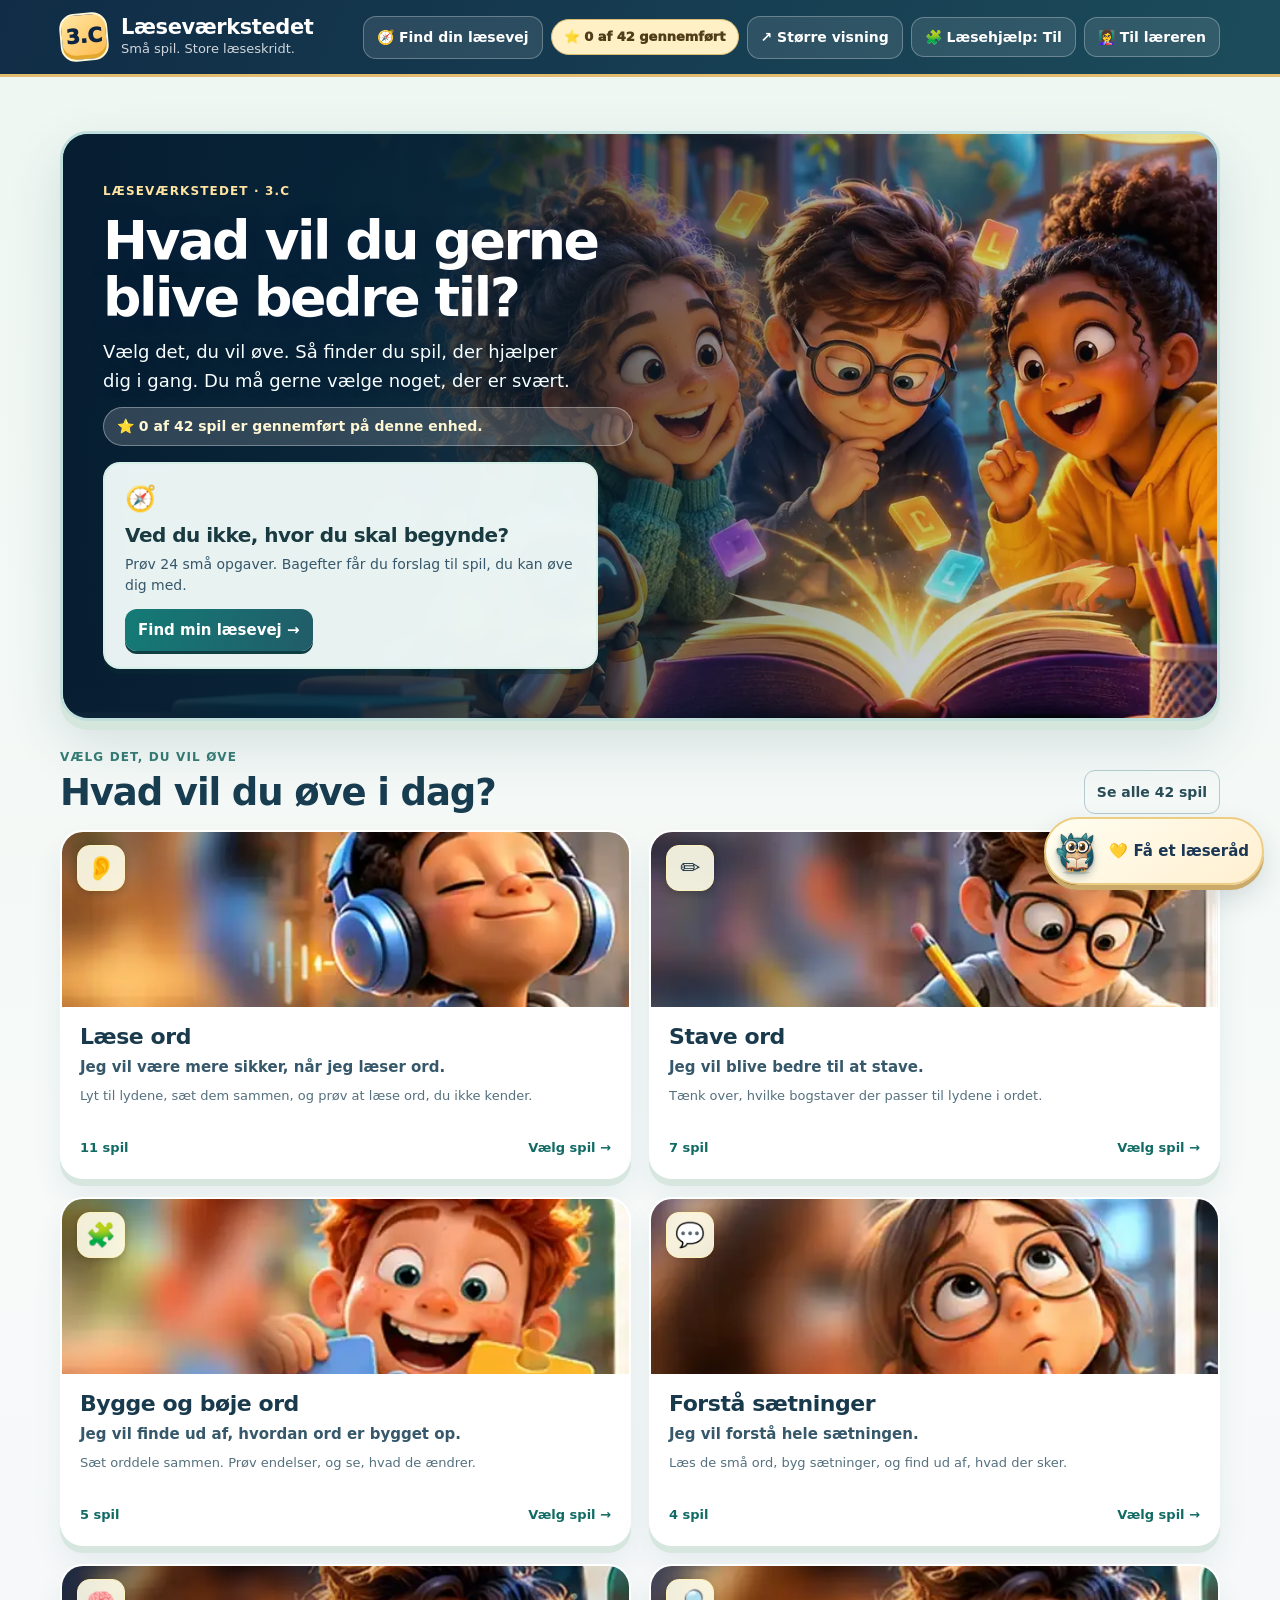
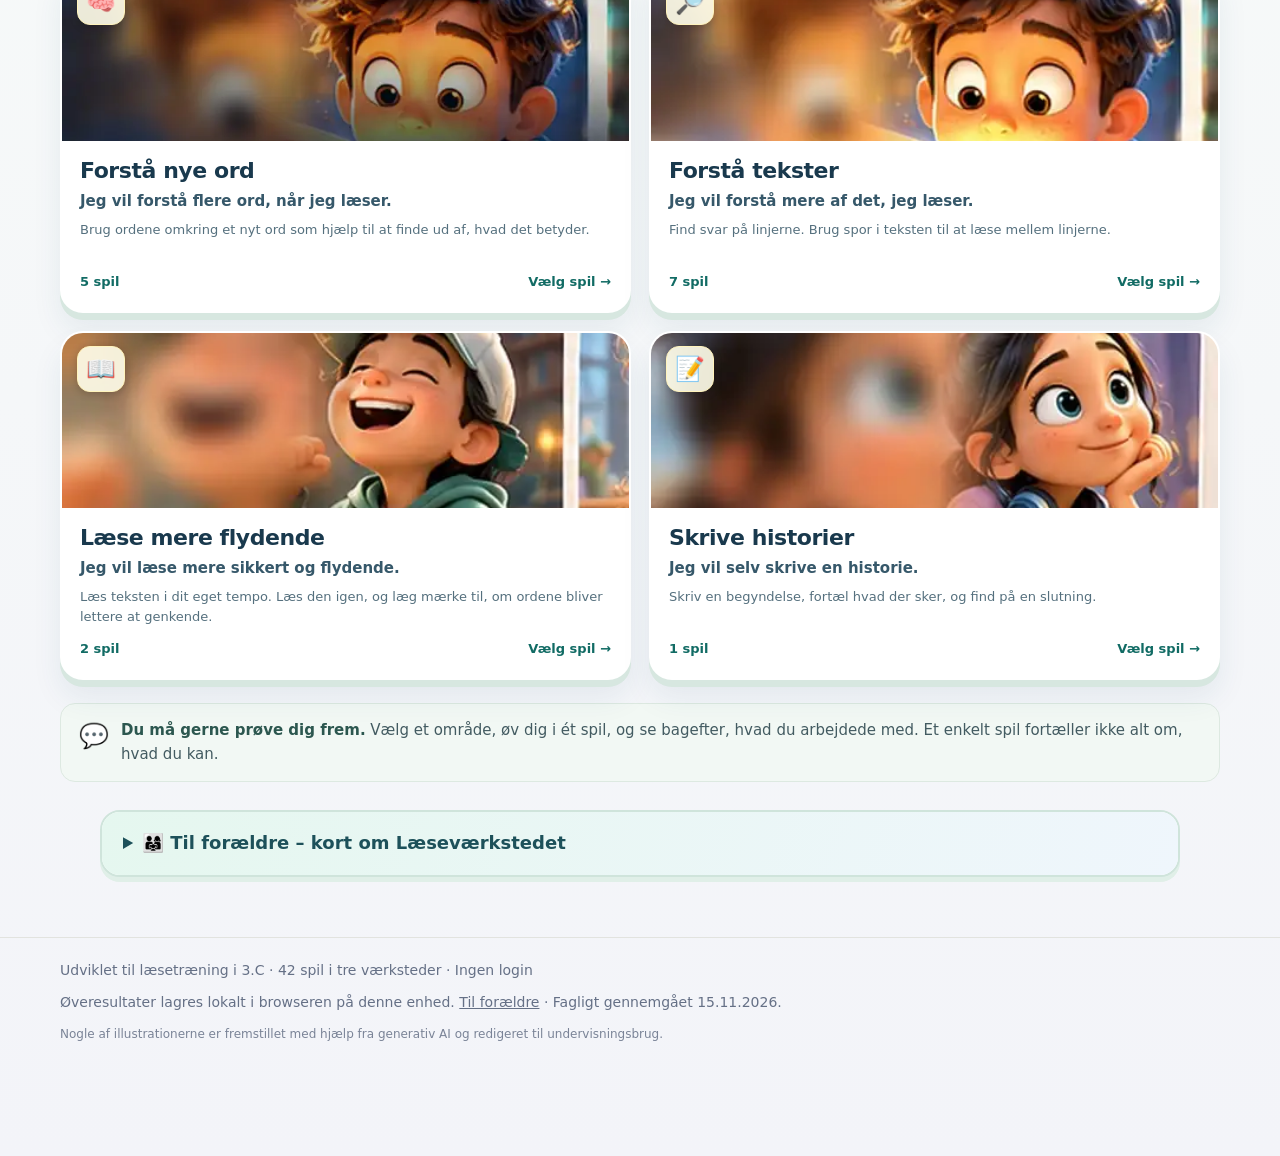
==== commit 59633d21: "Polish reading advice and parent information navigation" ====
--- a/index.html
+++ b/index.html
@@ -1134,6 +1134,7 @@
 function closeTeacher(e){if(e&&e.target!==e.currentTarget)return;document.getElementById('modalRoot').innerHTML='';}
 function clearStats(){if(!window.confirm('Vil du slette øveresultaterne for alle, der har brugt denne browser? Det kan ikke fortrydes.'))return;stats={};try{localStorage.removeItem('laese3c_extra_done');localStorage.removeItem('laese3c_maze_lost');localStorage.removeItem('laese3c_stats');}catch(e){}save();closeTeacher();render();announce('Lokale øveresultater er ryddet.');}
 render();
+if(location.hash==='#til-foraeldre')requestAnimationFrame(()=>{const d=document.getElementById('til-foraeldre');if(d){d.open=true;d.scrollIntoView({block:'start'});}});
 </script>
 <script src="laesemakker.js" defer></script>
 </body>
--- a/laesemakker.css
+++ b/laesemakker.css
@@ -37,3 +37,6 @@
 .lm-bubble{background:linear-gradient(135deg,#eaf9f3,#f3f9fc);border-color:#c5e3da}
 .lm-panel button.lm-speak{background:linear-gradient(120deg,#117971,#235a71);border-color:#116a65}
 @media(max-width:590px){.lm-launch .lm-avatar{width:43px;height:44px}.lm-launch{padding:5px}}
+
+/* Stop lyd skal ikke stå fremme, når browseren ikke læser op. */
+.lm-actions .lm-stop[hidden]{display:none!important}
--- a/site-quality.css
+++ b/site-quality.css
@@ -0,0 +1,36 @@
+/* Læseværkstedet 3.C — konsekvent navigation og tilgængelighed. Gennemgået 15.11.2026. */
+.top-actions a.topbtn,.topbar a.topbtn{display:inline-flex;align-items:center;justify-content:center;text-decoration:none;line-height:1.3;min-height:43px}
+.top-actions a.topbtn:hover,.topbar a.topbtn:hover{text-decoration:none}
+.top-actions a.topbtn:focus-visible,.topbar a.topbtn:focus-visible{outline:3px solid #ffce79;outline-offset:3px}
+.foot,body>footer{padding-bottom:max(112px,env(safe-area-inset-bottom,0px))!important}
+.foot-inner{align-items:flex-start}
+.foot-inner>a,.foot a{color:inherit}
+.foot-inner span{min-width:0;overflow-wrap:anywhere}
+.ai-credit{display:block;font-size:12px;line-height:1.6;opacity:.85}
+.parent-info{max-width:1080px;margin:28px auto 8px;border:2px solid #cfe4db;background:#fff;border-radius:20px;box-shadow:0 5px 0 #e0efe8;overflow:hidden;color:#264b5f}
+.parent-info summary{cursor:pointer;padding:18px 21px;background:linear-gradient(110deg,#e5f7ef,#eff6fc);font-size:18px;font-weight:900;color:#1d515a}
+.parent-info summary:hover{background:#d9f2e8}
+.parent-info>div{padding:6px 21px 20px}
+.parent-info p{margin:13px 0;line-height:1.6;font-size:15px;color:#34596c}
+.parent-info strong{color:#224b57}
+.teacher-mini-grid{display:grid;grid-template-columns:repeat(2,minmax(0,1fr));gap:12px;margin:11px 0 14px}
+.teacher-mini-grid section{padding:13px 16px;border:1px solid #dceae2;border-radius:13px;background:#f7fbf9;min-width:0}
+.teacher-mini-grid h4{margin:0 0 7px;font-size:16px;color:#1d4f55}
+.teacher-mini-grid ol{padding-left:22px;margin:6px 0 0;font-size:14px;line-height:1.65}
+.teacher-mini-grid li{margin-bottom:6px}
+.source-check{font-size:13px;color:#456b71}
+.teacher-reset{border:2px solid #c27e61!important;background:#fff4ed!important;color:#734225!important;cursor:pointer}
+.teacher-reset:hover{background:#ffeadb!important}
+body:not(.sites-embed) #app{padding-bottom:20px}
+#laesemakker-root .lm-panel{max-height:min(75vh,560px);overflow:auto}
+@media(max-width:750px){
+.teacher-mini-grid{grid-template-columns:1fr}
+.parent-info{margin:22px 0}
+.parent-info summary{font-size:16px}
+}
+@media(max-width:590px){
+.foot,body>footer{padding-bottom:max(100px,env(safe-area-inset-bottom,0px))!important}
+.top-actions a.topbtn{text-align:center;font-size:12px;padding:10px}
+#laesemakker-root .lm-panel{max-height:calc(100dvh - 105px);width:min(330px,calc(100vw - 20px))}
+}
+@media print{.parent-info:not([open]){display:none}.foot,body>footer{padding-bottom:16px!important}#laesemakker-root{display:none!important}}
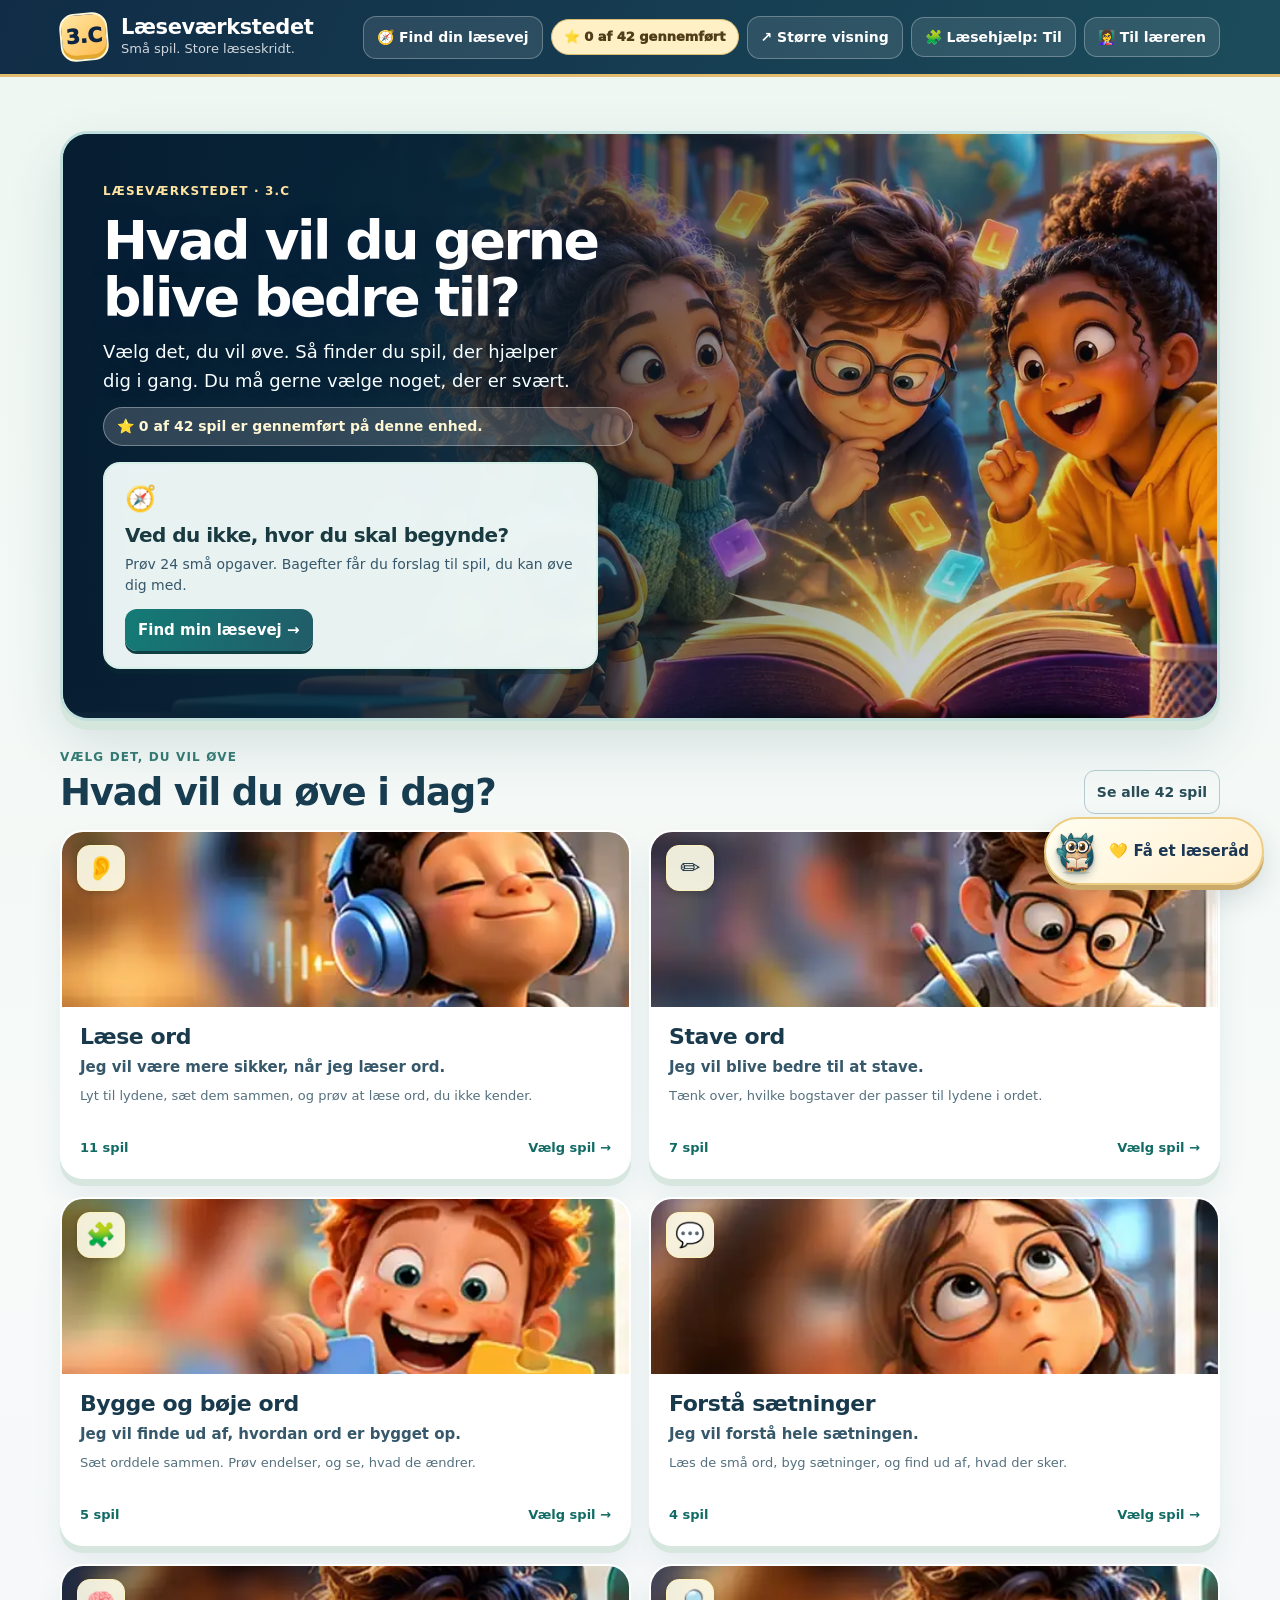
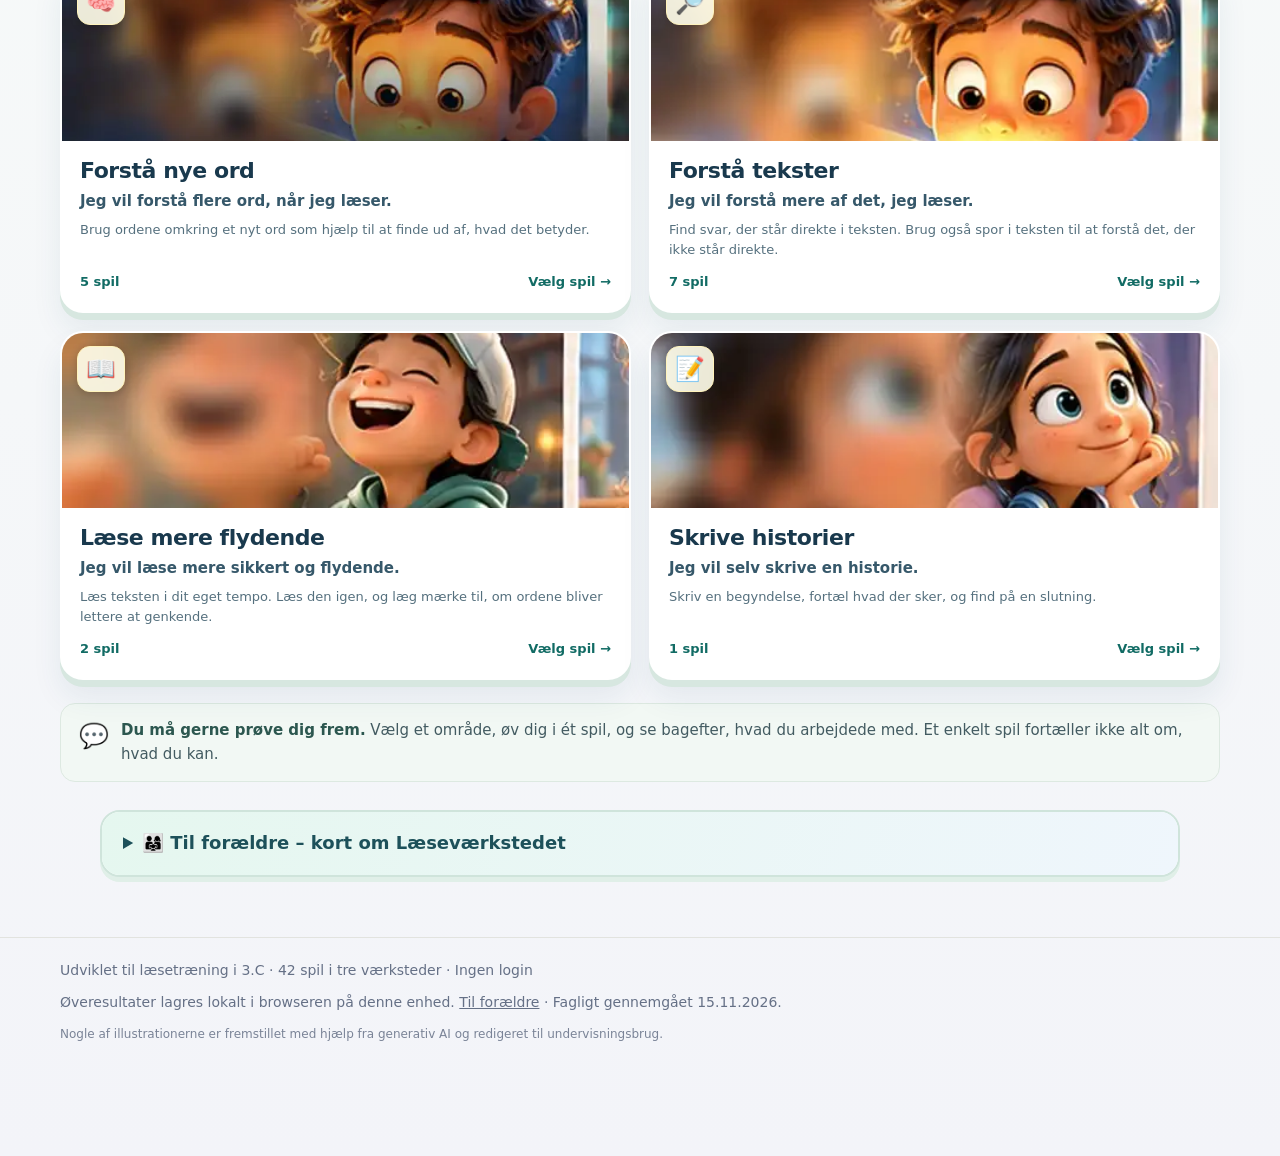
==== commit e3fef1d8: "Make 3.C text comprehension category guidance pupil friendly" ====
--- a/index.html
+++ b/index.html
@@ -888,7 +888,7 @@
  feedback(answer,'try');
 }
 function render(){updateTop();let html='';if(!active)html=renderHome();else if(game.finished)html=renderFinish();else html=renderGame();document.getElementById('app').innerHTML=html;attachDrags();attachExtraDrags();}
-const LEARNING_CATEGORIES=[{"id":"ord","icon":"👂","title":"Læse ord","wish":"Jeg vil være mere sikker, når jeg læser ord.","hint":"Lyt til lydene, sæt dem sammen, og prøv at læse ord, du ikke kender.","professional":"Afkodning og ordgenkendelse","tone":"#e9f4ff","ids":["maze","onset","blend","picture","syllable","sort","lydbro","vrovle","ordblik","stavelser","ordglimt"]},{"id":"stavning","icon":"✏️","title":"Stave ord","wish":"Jeg vil blive bedre til at stave.","hint":"Tænk over, hvilke bogstaver der passer til lydene i ordet.","professional":"Stavning og stavemønstre","tone":"#fff3dd","ids":["double","vokaler","dobbelte","stumme","skriv","diktat-ord","diktat-vrovle"]},{"id":"orddele","icon":"🧩","title":"Bygge og bøje ord","wish":"Jeg vil finde ud af, hvordan ord er bygget op.","hint":"Sæt orddele sammen. Prøv endelser, og se, hvad de ændrer.","professional":"Morfemer og bøjning","tone":"#edf9e9","ids":["endelser","sammensat","nutidsr","morfem-byg","morfem-endelser"]},{"id":"saetninger","icon":"💬","title":"Forstå sætninger","wish":"Jeg vil forstå hele sætningen.","hint":"Læs de små ord, byg sætninger, og find ud af, hvad der sker.","professional":"Sætningsforståelse","tone":"#fff0eb","ids":["caption","order","sentence","noise"]},{"id":"ordforraad","icon":"🧠","title":"Forstå nye ord","wish":"Jeg vil forstå flere ord, når jeg læser.","hint":"Brug ordene omkring et nyt ord som hjælp til at finde ud af, hvad det betyder.","professional":"Ordforråd og ordforståelse i kontekst","tone":"#eef0ff","ids":["vocab","betydningsbro","begrebsvaerksted","ordvalg","ordlaboratorium"]},{"id":"tekster","icon":"🔎","title":"Forstå tekster","wish":"Jeg vil forstå mere af det, jeg læser.","hint":"Find svar på linjerne. Brug spor i teksten til at læse mellem linjerne.","professional":"Læseforståelse og inferens","tone":"#f0edff","ids":["story","infer","compass","tekstspor","tekstkompas","tekstkilder","teksttjek"]},{"id":"flyd","icon":"📖","title":"Læse mere flydende","wish":"Jeg vil læse mere sikkert og flydende.","hint":"Læs teksten i dit eget tempo. Læs den igen, og læg mærke til, om ordene bliver lettere at genkende.","professional":"Læseflyd og genlæsning","tone":"#e5f7f7","ids":["genlaes","flydelaesning"]},{"id":"skrive","icon":"📝","title":"Skrive historier","wish":"Jeg vil selv skrive en historie.","hint":"Skriv en begyndelse, fortæl hvad der sker, og find på en slutning.","professional":"Skriftlig fremstilling","tone":"#fcecf5","ids":["minihistorie"]}];
+const LEARNING_CATEGORIES=[{"id":"ord","icon":"👂","title":"Læse ord","wish":"Jeg vil være mere sikker, når jeg læser ord.","hint":"Lyt til lydene, sæt dem sammen, og prøv at læse ord, du ikke kender.","professional":"Afkodning og ordgenkendelse","tone":"#e9f4ff","ids":["maze","onset","blend","picture","syllable","sort","lydbro","vrovle","ordblik","stavelser","ordglimt"]},{"id":"stavning","icon":"✏️","title":"Stave ord","wish":"Jeg vil blive bedre til at stave.","hint":"Tænk over, hvilke bogstaver der passer til lydene i ordet.","professional":"Stavning og stavemønstre","tone":"#fff3dd","ids":["double","vokaler","dobbelte","stumme","skriv","diktat-ord","diktat-vrovle"]},{"id":"orddele","icon":"🧩","title":"Bygge og bøje ord","wish":"Jeg vil finde ud af, hvordan ord er bygget op.","hint":"Sæt orddele sammen. Prøv endelser, og se, hvad de ændrer.","professional":"Morfemer og bøjning","tone":"#edf9e9","ids":["endelser","sammensat","nutidsr","morfem-byg","morfem-endelser"]},{"id":"saetninger","icon":"💬","title":"Forstå sætninger","wish":"Jeg vil forstå hele sætningen.","hint":"Læs de små ord, byg sætninger, og find ud af, hvad der sker.","professional":"Sætningsforståelse","tone":"#fff0eb","ids":["caption","order","sentence","noise"]},{"id":"ordforraad","icon":"🧠","title":"Forstå nye ord","wish":"Jeg vil forstå flere ord, når jeg læser.","hint":"Brug ordene omkring et nyt ord som hjælp til at finde ud af, hvad det betyder.","professional":"Ordforråd og ordforståelse i kontekst","tone":"#eef0ff","ids":["vocab","betydningsbro","begrebsvaerksted","ordvalg","ordlaboratorium"]},{"id":"tekster","icon":"🔎","title":"Forstå tekster","wish":"Jeg vil forstå mere af det, jeg læser.","hint":"Find svar, der står direkte i teksten. Brug også spor i teksten til at forstå det, der ikke står direkte.","professional":"Læseforståelse og inferens","tone":"#f0edff","ids":["story","infer","compass","tekstspor","tekstkompas","tekstkilder","teksttjek"]},{"id":"flyd","icon":"📖","title":"Læse mere flydende","wish":"Jeg vil læse mere sikkert og flydende.","hint":"Læs teksten i dit eget tempo. Læs den igen, og læg mærke til, om ordene bliver lettere at genkende.","professional":"Læseflyd og genlæsning","tone":"#e5f7f7","ids":["genlaes","flydelaesning"]},{"id":"skrive","icon":"📝","title":"Skrive historier","wish":"Jeg vil selv skrive en historie.","hint":"Skriv en begyndelse, fortæl hvad der sker, og find på en slutning.","professional":"Skriftlig fremstilling","tone":"#fcecf5","ids":["minihistorie"]}];
 const EXTRA_CATALOG=[{"id":"lydbro","name":"Lydbroen","icon":"🧱"},{"id":"vrovle","name":"Vrøvleordsplaneten","icon":"👽"},{"id":"ordblik","name":"Ord på kornet","icon":"🎯"},{"id":"stavelser","name":"Stavelsesraketten","icon":"🚀"},{"id":"vokaler","name":"Vokaldetektiven","icon":"🔎"},{"id":"dobbelte","name":"Konsonantkontrol","icon":"⚡"},{"id":"stumme","name":"De skjulte bogstaver","icon":"🕵️"},{"id":"endelser","name":"Bøjningsværkstedet","icon":"🌱"},{"id":"sammensat","name":"Orddelingsmesteren","icon":"✂️"},{"id":"nutidsr","name":"R-detektiven","icon":"📝"},{"id":"skriv","name":"Skriv ordet selv","icon":"✏️"},{"id":"tekstspor","name":"Find tekstens spor","icon":"🔦"},{"id":"tekstkompas","name":"Tekstkompasset","icon":"🧭"},{"id":"genlaes","name":"Genlæs og forstå","icon":"🔁"},{"id":"diktat-ord","name":"Lyt og stav ordene","icon":"🎧"},{"id":"diktat-vrovle","name":"Vrøvleordsdiktat","icon":"👂"},{"id":"ordglimt","name":"Ordglimt","icon":"⚡"},{"id":"flydelaesning","name":"Læse mere flydende","icon":"⏱️"},{"id":"tekstkilder","name":"To tekster, én løsning","icon":"🗝️"},{"id":"teksttjek","name":"Teksttjekkerne","icon":"🕵️"},{"id":"morfem-byg","name":"Morfemværkstedet","icon":"🧩"},{"id":"morfem-endelser","name":"Endelseslaboratoriet","icon":"✍️"},{"id":"minihistorie","name":"Min minihistorie","icon":"✍️"},{"id":"betydningsbro","name":"Betydningsbroen","icon":"🔗"},{"id":"begrebsvaerksted","name":"Begrebsbyggeren","icon":"🧺"},{"id":"ordvalg","name":"Ordet der passer","icon":"🔍"},{"id":"ordlaboratorium","name":"Brug ordet!","icon":"✍️"}];
 const areaFromUrl=new URLSearchParams(location.search).get('omraade');if(areaFromUrl==='all'||LEARNING_CATEGORIES.some(c=>c.id===areaFromUrl))homeCategory=areaFromUrl;
 
@@ -1134,7 +1134,9 @@
 function closeTeacher(e){if(e&&e.target!==e.currentTarget)return;document.getElementById('modalRoot').innerHTML='';}
 function clearStats(){if(!window.confirm('Vil du slette øveresultaterne for alle, der har brugt denne browser? Det kan ikke fortrydes.'))return;stats={};try{localStorage.removeItem('laese3c_extra_done');localStorage.removeItem('laese3c_maze_lost');localStorage.removeItem('laese3c_stats');}catch(e){}save();closeTeacher();render();announce('Lokale øveresultater er ryddet.');}
 render();
-if(location.hash==='#til-foraeldre')requestAnimationFrame(()=>{const d=document.getElementById('til-foraeldre');if(d){d.open=true;d.scrollIntoView({block:'start'});}});
+function openParentFromHash(){if(location.hash!=='#til-foraeldre')return;const d=document.getElementById('til-foraeldre');if(d){d.open=true;requestAnimationFrame(()=>d.scrollIntoView({block:'start'}));}}
+window.addEventListener('hashchange',openParentFromHash);
+requestAnimationFrame(openParentFromHash);
 </script>
 <script src="laesemakker.js" defer></script>
 </body>
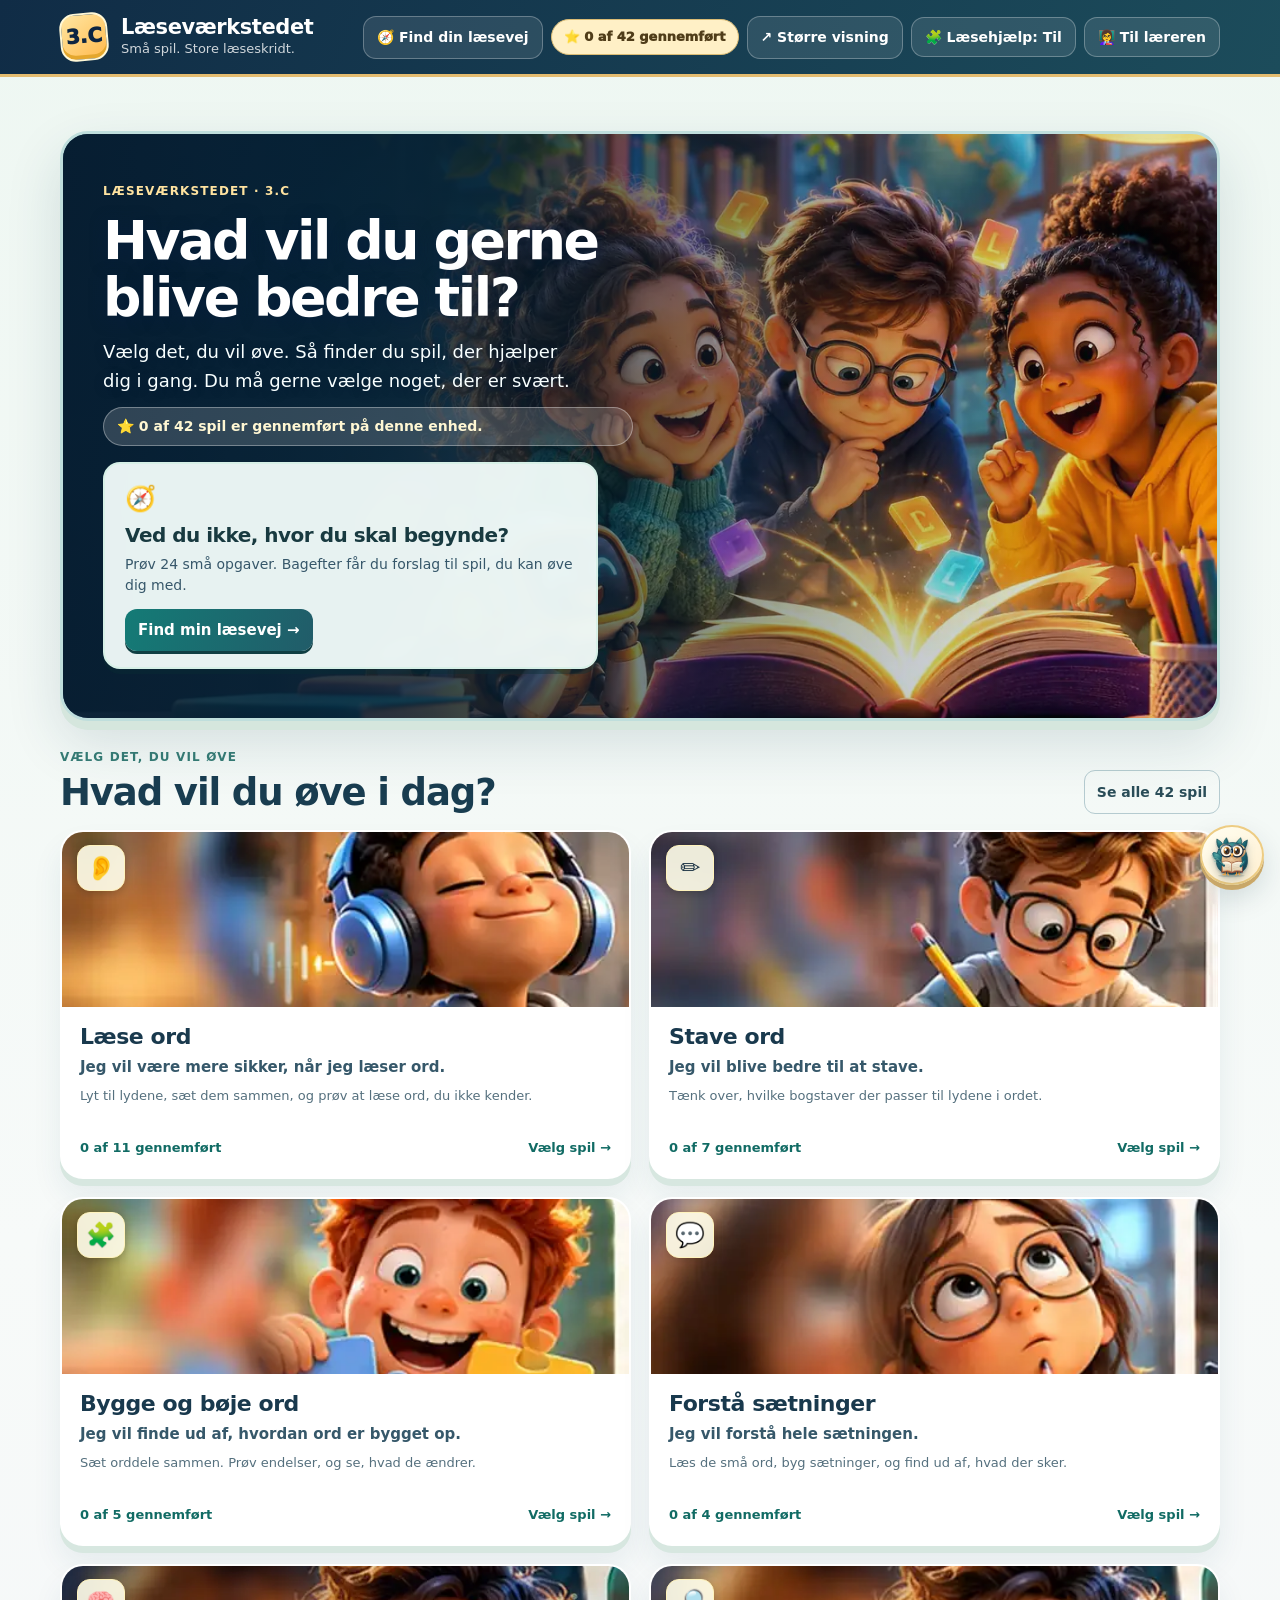
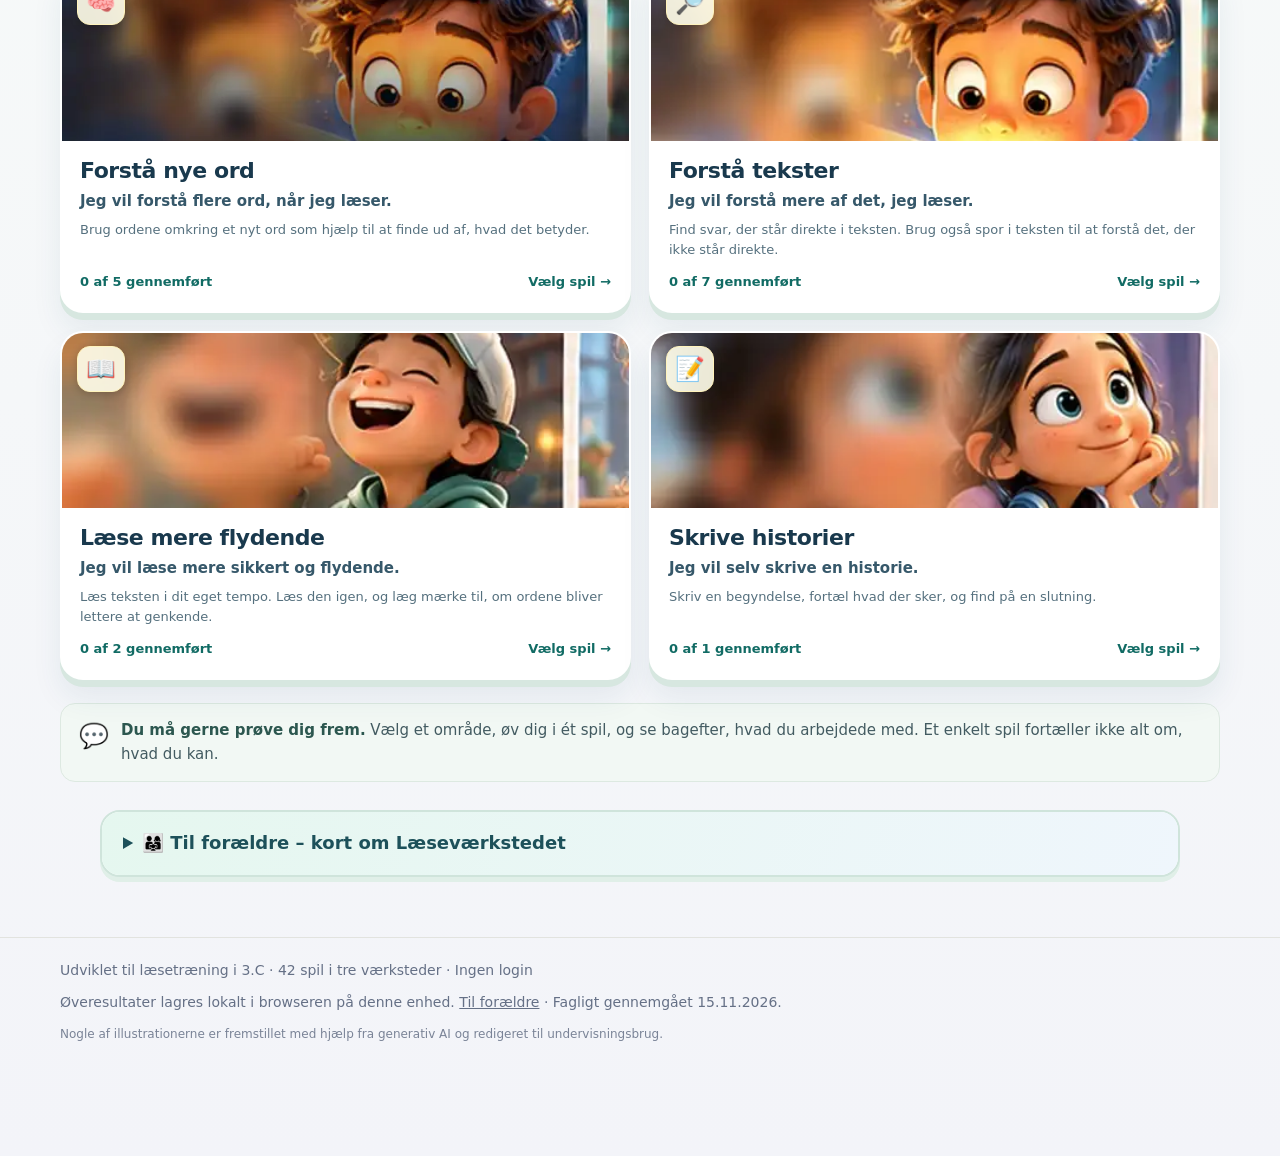
==== commit 7543a065: "Show real completion badges per game and category, synchronize all 42 games and confirm saved progre" ====
--- a/index.html
+++ b/index.html
@@ -243,6 +243,7 @@
   <div id="modalRoot"></div>
   <div class="sr-only" id="announcer" role="status" aria-live="polite"></div>
 <script src="laeringsmaal.js"></script>
+<script src="fremgang-3c.js"></script>
 <script>
 'use strict';
 const CONFIG=[
@@ -818,11 +819,13 @@
 function announce(message){document.getElementById('announcer').textContent='';requestAnimationFrame(()=>{document.getElementById('announcer').textContent=message;});}
 function speak(message){if(!('speechSynthesis' in window)){announce('Her virker oplæsningen ikke. Spørg en voksen om hjælp.');return;}try{speechSynthesis.cancel();const u=new SpeechSynthesisUtterance(message);u.lang='da-DK';u.rate=.9;u.pitch=1;const voices=speechSynthesis.getVoices();const danish=voices.find(v=>/^da([-_]|$)/i.test(v.lang));if(voices.length&&!danish){announce('Der er ingen dansk oplæsningsstemme. Spørg en voksen, om de vil sige ordet.');return;}if(danish)u.voice=danish;speechSynthesis.speak(u);}catch(e){announce('Lyden virker ikke på denne enhed. Prøv igen, eller spørg en voksen.');}}
 function toggleHelp(){withHelp=!withHelp;save();updateTop();render();announce(withHelp?'Læsehjælp er slået til.':'Læsehjælp er slået fra.');}
-function completedCount(){
- let extra=[];
- try{extra=JSON.parse(localStorage.getItem('laese3c_extra_done')||'[]');if(!Array.isArray(extra))extra=[];}catch(e){}
- return Object.keys(stats).filter(id=>CONFIG.some(c=>c.id===id)).length+new Set(extra.filter(id=>typeof id==='string')).size;
-}
+function completedIds(){
+ const allIds=LEARNING_CATEGORIES.flatMap(c=>c.ids);
+ if(window.LaeseFremgang)return new Set(window.LaeseFremgang.completedIds(allIds));
+ let extra=[];try{extra=JSON.parse(localStorage.getItem('laese3c_extra_done')||'[]');}catch(e){}
+ return new Set(allIds.filter(id=>Boolean(stats[id])||(Array.isArray(extra)&&extra.includes(id))));
+}
+function completedCount(){return completedIds().size;}
 function updateTop(){
  const btn=document.getElementById('modeButton');
  if(btn){btn.textContent=withHelp?'🧩 Læsehjælp: Til':'🧩 Læsehjælp: Fra';btn.setAttribute('aria-pressed',String(withHelp));}
@@ -858,7 +861,7 @@
  if(id==='sentence')setupSentence();
  render();window.scrollTo({top:0,behavior:'instant'});
 }
-function finish(){game.finished=true;const max=countTotal();game.lost=false;stats[active]={best:Math.max(stats[active]?.best||0,game.score),last:game.score,total:max,plays:(stats[active]?.plays||0)+1};save();render();announce('Spillet er færdigt. Du fik '+game.score+' ud af '+max+' rigtige i første forsøg.');}
+function finish(){game.finished=true;const max=countTotal();game.lost=false;stats[active]={best:Math.max(stats[active]?.best||0,game.score),last:game.score,total:max,plays:(stats[active]?.plays||0)+1};save();game.progressSaved=window.LaeseFremgang?.record(active)??Boolean(stats[active]);render();announce('Spillet er færdigt. Du fik '+game.score+' ud af '+max+' rigtige i første forsøg.');}
 function countTotal(){if(active==='maze')return [0,4,5,6][difficulty];if(active==='story')return [0,4,8,12][difficulty];if(active==='order')return [0,2,3,4][difficulty];return game.items.length;}
 function feedback(message,type){game.message=message;game.feedbackType=type||'try';announce(message);render();}
 function finishOrNext(){if(!game.solved)return;game.index++;game.solved=false;game.attempted=false;game.message='';game.feedbackType='';game.whyShown=false;game.vowelStep=0;game.vowelRevealed=false;if(game.index>=countTotal()){finish();return;}if(active==='blend')setupBlend();if(active==='order')setupOrder();if(active==='syllable')setupSyllable();if(active==='sentence')setupSentence();render();}
@@ -894,6 +897,7 @@
 
 function renderHome(){
  const cats=LEARNING_CATEGORIES;
+ const completed=completedIds();
  const current=homeCategory==="all"?{id:"all",icon:"📚",title:"Alle spil",wish:"Her er alle spillene samlet.",hint:"Du kan også vælge et område ovenfor, hvis du vil øve noget bestemt.",ids:cats.flatMap(c=>c.ids)}:cats.find(c=>c.id===homeCategory);
  const original=new Map(CONFIG.map(g=>[g.id,g]));
  const extra=new Map(EXTRA_CATALOG.map(g=>[g.id,g]));
@@ -902,11 +906,13 @@
   if(!item)return "";
   const name=local?local.name:remote.name;
   const detail=goal?.practice?"Her øver du dig i "+goal.practice+".":(local?local.intro:"");
-  const progress=local&&stats[id]?"<small>✓ Spillet er prøvet på denne enhed</small>":"";
+  const isCompleted=completed.has(id);
+  const progress=isCompleted?'<small class="completed-game-label">✓ Gennemført på denne enhed</small>':'';
   const newWordGame=['betydningsbro','begrebsvaerksted','ordvalg','ordlaboratorium'].includes(id);
-  const action=local?'<button type="button" class="learning-start" onclick="newGame(&quot;'+id+'&quot;)">Prøv spillet →</button>':
-   '<a class="learning-start" href="'+(newWordGame?'ordforraad-spil.html':'st3-traening.html')+'?spil='+encodeURIComponent(id)+'&amp;niveau='+difficulty+'&amp;omraade='+encodeURIComponent(current.id)+'">Prøv spillet →</a>';
-  return '<article class="learning-game-card" data-game="'+id+'"><div class="game-banner-art" style="background-image:url(&quot;assets/3d/banners/'+id+'.'+(newWordGame?'svg':'webp')+'&quot;)"><h3 class="game-banner-name">'+esc(name)+'</h3></div><div class="learning-game-content"><p>'+esc(detail)+'</p>'+progress+'</div>'+action+'</article>';
+  const label=isCompleted?'Prøv igen →':'Prøv spillet →';
+  const action=local?'<button type="button" class="learning-start" onclick="newGame(&quot;'+id+'&quot;)">'+label+'</button>':
+   '<a class="learning-start" href="'+(newWordGame?'ordforraad-spil.html':'st3-traening.html')+'?spil='+encodeURIComponent(id)+'&amp;niveau='+difficulty+'&amp;omraade='+encodeURIComponent(current.id)+'">'+label+'</a>';
+  return '<article class="learning-game-card'+(isCompleted?' is-completed':'')+'" data-game="'+id+'" data-completed="'+String(isCompleted)+'"><div class="game-banner-art" style="background-image:url(&quot;assets/3d/banners/'+id+'.'+(newWordGame?'svg':'webp')+'&quot;)"><h3 class="game-banner-name">'+esc(name)+'</h3></div><div class="learning-game-content"><p>'+esc(detail)+'</p>'+progress+'</div>'+action+'</article>';
  }
  let h='<main class="choice-home"><section class="choice-hero" aria-labelledby="choice-title"><div class="choice-hero-copy">';
  h+='<span class="choice-eyebrow">LÆSEVÆRKSTEDET · 3.C</span><h1 id="choice-title">Hvad vil du gerne blive bedre til?</h1>';
@@ -917,15 +923,21 @@
  h+='<a href="starttest.html">Find min læsevej →</a></aside></section>';
  h+='<section class="choice-areas" id="choose-area" aria-labelledby="areas-title"><div class="choice-heading"><div><span class="choice-eyebrow">VÆLG DET, DU VIL ØVE</span><h2 id="areas-title">Hvad vil du øve i dag?</h2></div>';
  h+='<button class="choice-show-all" type="button" onclick="setCategory(&quot;all&quot;)">Se alle 42 spil</button></div>';
- h+='<div class="choice-category-grid">'+cats.map(c=>'<button class="choice-category" type="button" data-area="'+c.id+'" aria-pressed="'+(homeCategory===c.id)+'" onclick="setCategory(&quot;'+c.id+'&quot;)" style="--category-bg:'+c.tone+'"><span class="choice-category-icon" aria-hidden="true">'+c.icon+'</span><span class="choice-category-content"><strong>'+esc(c.title)+'</strong><span class="choice-category-wish">'+esc(c.wish)+'</span><span class="choice-category-hint">'+esc(c.hint)+'</span><span class="choice-category-foot"><span>'+c.ids.length+' spil</span><span>Vælg spil →</span></span></span></button>').join('')+'</div></section>';
+ h+='<div class="choice-category-grid">'+cats.map(c=>{
+ const done=c.ids.filter(id=>completed.has(id)).length;
+ const finished=done===c.ids.length&&done>0;
+ const status=finished?'✓ Alle '+done+' spil gennemført':done+' af '+c.ids.length+' gennemført';
+ return '<button class="choice-category'+(finished?' is-completed':'')+'" type="button" data-area="'+c.id+'" data-completed="'+String(finished)+'" aria-pressed="'+(homeCategory===c.id)+'" aria-label="'+esc(c.title)+'. '+status+'" onclick="setCategory(&quot;'+c.id+'&quot;)" style="--category-bg:'+c.tone+'"><span class="choice-category-icon" aria-hidden="true">'+c.icon+'</span><span class="choice-category-content"><strong>'+esc(c.title)+'</strong><span class="choice-category-wish">'+esc(c.wish)+'</span><span class="choice-category-hint">'+esc(c.hint)+'</span><span class="choice-category-foot"><span class="category-completion">'+status+'</span><span>Vælg spil →</span></span></span></button>';
+ }).join('')+'</div></section>';
  if(current){
   h+='<section class="choice-selected" data-area="'+current.id+'" id="selected-games" aria-labelledby="selected-games-title"><div class="choice-selected-heading">';
   h+='<button type="button" class="choice-back" onclick="setCategory(&quot;&quot;)">← Vælg et andet område</button>';
   h+='<span class="choice-eyebrow">DIT ØVEOMRÅDE</span><h2 id="selected-games-title">'+current.icon+' '+esc(current.title)+'</h2>';
   h+='<p>'+esc(current.wish)+'</p><p class="choice-selected-hint">'+esc(current.hint)+'</p>';
-  h+='<div class="choice-count">'+(current.ids.length===1?'1 spil, du kan prøve':current.ids.length+' spil, du kan vælge mellem')+'</div></div>';
+  const doneHere=current.ids.filter(id=>completed.has(id)).length;
+  h+='<div class="choice-count" role="status">'+(doneHere===current.ids.length?'✓ Alle '+doneHere+' spil gennemført':doneHere+' af '+current.ids.length+' spil gennemført')+'</div></div>';
   h+='<div class="choice-level-pick">'+levelButtons()+'<p>Basis har færre eller lettere opgaver. På vej er midt imellem. Udfordring giver mere at arbejde med. Du må gerne skifte niveau.</p></div>';
-  h+='<div class="choice-game-grid">'+current.ids.map(gameCard).join('')+'</div></section>';
+  h+='<div class="choice-game-grid">'+current.ids.map(gameCard).join('')+'</div><p class="completion-help">Et flueben kommer, når du har afsluttet et spil og set resultatet. Det er nok at gennemføre ét niveau. Flueben gemmes i denne browser på denne enhed, ikke på en personlig elevkonto.</p></section>';
  }
  h+='<aside class="choice-footer-note"><span aria-hidden="true">💬</span><p><strong>Du må gerne prøve dig frem.</strong> Vælg et område, øv dig i ét spil, og se bagefter, hvad du arbejdede med. Et enkelt spil fortæller ikke alt om, hvad du kan.</p></aside>';
  h+='<details class="parent-info" id="til-foraeldre"><summary>👨‍👩‍👧 Til forældre – kort om Læseværkstedet</summary><div><p>Her kan jeres barn øve afkodning, stavning, ordforråd, tekstforståelse, læseflyd og skrivning i små spil. Vælg gerne ét område sammen, øv 10–15 minutter, og tal bagefter om, hvad barnet gjorde, og hvad der var svært.</p><p><strong>Ikke en prøve:</strong> De 24 opgaver i »Find din læsevej« foreslår spil ud fra et lille udvalg af færdigheder. De vurderer ikke barnets samlede læsning og undersøger ikke læseflyd, skrivning og ordforråd selvstændigt. Resultaterne kan ikke sammenlignes med officielle test.</p><p><strong>Privatliv:</strong> Siden kræver ikke navn eller login. Svar fra vejviseren gemmes ikke. Spil kan gemme gennemførelsesstatus og enkelte resultater lokalt i browseren; på en delt enhed kan andre se dem. Oplæsning bruger browserens stemmer, som afhængigt af opsætningen kan anvende en ekstern taletjeneste. Skriv ikke personoplysninger i fritekstfelter.</p><p>Hvis noget ikke virker, kan barnet fortælle det til sin lærer. Materialet er til øvelse og kan ikke erstatte læsevejlederens eller lærerens faglige vurdering.</p></div></details></main>';
@@ -984,7 +996,7 @@
 }
 function nextHTML(){return game.solved?`<button class="next-btn" onclick="finishOrNext()">${game.index+1===countTotal()?'Se mit resultat':'Næste opgave'} →</button>`:'';}
 function audioHTML(text){return withHelp?`<button class="assist" type="button" onclick="speak(${JSON.stringify(text).replaceAll('"','&quot;')})">🔊 Hør ${text.length>65?'teksten':text.length>20?'sætningen':'ordet'}</button>`:'';}
-function renderFinish(){const cfg=CONFIG.find(c=>c.id===active),max=countTotal(),rate=game.score/max;const lines=active==='maze'&&game.lost?['Spøgelset fangede dig, før du nåede alle ordene.','Du kan prøve igen. Den tabte runde tæller ikke som gennemført.']:rate>=.85?['Du havde godt styr på opgaverne.','Du fandt mange af de rigtige svar i første forsøg.']:rate>=.5?['Godt arbejdet!','Du løste mange opgaver. Prøv igen og se, hvad du opdager.']:['Du har øvet dig.','Prøv en runde mere. Brug gerne læsehjælpen undervejs.'];return `<main><button class="back" onclick="goHome()">← Alle spil</button><section class="finish-wrap"><div class="finish-emoji" aria-hidden="true">${active==='maze'&&game.lives===0?'👻':rate>=.8?'🏆':'🌟'}</div><h1>${active==='maze'&&game.lost?'Spøgelset fangede dig. Prøv igen!':'Mission gennemført!'}</h1><p>${lines[0]}<br>${lines[1]}</p><div class="finish-score">${active==='maze'?game.score+' af '+max+' ord fundet':game.score+' af '+max+' i første forsøg'}</div><p class="tiny-caption">Her øver du dig. Det er helt i orden at prøve igen.</p>${window.Laeringsmaal?.result(active,game.score,max,active==='maze'&&game.lost?'maze-lost':active,game.mistakes||[])||''}<div class="finish-buttons"><button class="again" onclick="newGame('${active}')">Spil ${esc(cfg.name)} igen</button><button class="home" onclick="goHome()">Vælg et andet spil</button>${active==='maze'&&game.lives>0&&game.mazeMode!=='turbo'?'<button class="again" onclick="setMazeMode(\''+(game.mazeMode==='rolig'?'normal':'turbo')+'\')">Prøv næste fartniveau →</button>':''}</div></section></main>`;}
+function renderFinish(){const cfg=CONFIG.find(c=>c.id===active),max=countTotal(),rate=game.score/max;const lines=active==='maze'&&game.lost?['Spøgelset fangede dig, før du nåede alle ordene.','Du kan prøve igen. Den tabte runde tæller ikke som gennemført.']:rate>=.85?['Du havde godt styr på opgaverne.','Du fandt mange af de rigtige svar i første forsøg.']:rate>=.5?['Godt arbejdet!','Du løste mange opgaver. Prøv igen og se, hvad du opdager.']:['Du har øvet dig.','Prøv en runde mere. Brug gerne læsehjælpen undervejs.'];return `<main><button class="back" onclick="goHome()">← Alle spil</button><section class="finish-wrap"><div class="finish-emoji" aria-hidden="true">${active==='maze'&&game.lives===0?'👻':rate>=.8?'🏆':'🌟'}</div><h1>${active==='maze'&&game.lost?'Spøgelset fangede dig. Prøv igen!':'Mission gennemført!'}</h1><p>${lines[0]}<br>${lines[1]}</p><div class="finish-score">${active==='maze'?game.score+' af '+max+' ord fundet':game.score+' af '+max+' i første forsøg'}</div>${active==='maze'&&game.lost?'':(window.LaeseFremgang?.notice(game.progressSaved)||'')}<p class="tiny-caption">Her øver du dig. Det er helt i orden at prøve igen.</p>${window.Laeringsmaal?.result(active,game.score,max,active==='maze'&&game.lost?'maze-lost':active,game.mistakes||[])||''}<div class="finish-buttons"><button class="again" onclick="newGame('${active}')">Spil ${esc(cfg.name)} igen</button><button class="home" onclick="goHome()">Vælg et andet spil</button>${active==='maze'&&game.lives>0&&game.mazeMode!=='turbo'?'<button class="again" onclick="setMazeMode(\''+(game.mazeMode==='rolig'?'normal':'turbo')+'\')">Prøv næste fartniveau →</button>':''}</div></section></main>`;}
 function renderOnset(){const o=game.items[game.index];return `<div class="build-wrap text-center"><div class="prompt-label">KONSONANTFORBINDELSER</div><h2 class="prompt">Hvilke to bogstaver mangler i starten?</h2><div class="picture" role="img" aria-label="Billede til ordet ${esc(o.word)}">${o.icon}</div><div class="word-target"><span class="missing-part" aria-label="To bogstaver mangler">${game.solved?o.prefix:'__'}</span><span>${esc(o.ending)}</span></div><p class="instruction">Vælg de to bogstaver, der mangler. Du kan trykke eller trække.</p><div class="drop-target" id="dropzone" data-drop="onset"><span class="drop-note">Læg bogstaverne her</span></div><div class="tiles">${shuffleStable(o.choices,game.index,'onset').map(s=>`<button class="piece" draggable="${!game.solved}" data-piece="${esc(s)}" type="button" onclick="answerOnset('${esc(s)}')" ${game.solved?'disabled':''}>${esc(s)}</button>`).join('')}</div><div class="small-actions" style="justify-content:center">${audioHTML(o.word)}${withHelp?`<button class="assist secondary" onclick="hintOnset()">💡 Et lille hint</button>`:''}</div>${feedbackHTML()}${nextHTML()}</div>`;}
 function shuffleStable(arr,index,purpose){if(!game.answerOrders)game.answerOrders={};const key=purpose+'|'+index+'|'+JSON.stringify(arr);if(!game.answerOrders[key])game.answerOrders[key]=shuffle(arr);return game.answerOrders[key];}
 function answerOnset(s){if(game.solved)return;const o=game.items[game.index];if(s===o.prefix)correct('Ja! '+o.prefix+' + '+o.ending+' = '+o.word+'. Prøv at sige ordet langsomt.');else wrong('Du valgte "'+s+'". Prøv at høre, hvilke to lyde ordet begynder med.');}
@@ -1132,11 +1144,15 @@
 
 function showTeacher(){const html=`<div class="modal-back" role="presentation" onclick="closeTeacher(event)"><section class="modal" role="dialog" aria-modal="true" aria-labelledby="teacher-heading"><div class="modal-head"><h2 id="teacher-heading">Til læreren · 3.C</h2><button class="close" onclick="closeTeacher()">✕ Luk</button></div><p>Værkstedet er tænkt til ekstra læsestøtte, ikke som en prøve. Eleverne møder én overskuelig opgave ad gangen, får mulighed for gentagelse og kan vælge oplæsning som støtte.</p><p><b>Hvorfor disse øveområder?</b> Områderne tager afsæt i centrale dele af læseudviklingen: afkodning og ordgenkendelse, ordforråd, stavning, morfologisk opmærksomhed, sprog- og tekstforståelse, læseflyd og skriftlig fremstilling. Det er pædagogiske øveområder, ikke officielle testkategorier.</p><h3>Det eleven ser i hvert spil</h3><p>Hvert spil viser nu <b>Det øver jeg</b>, <b>Det arbejder jeg hen imod</b> og et konkret tegn på, at eleven kan vise færdigheden. Afslutningen kobler antal rigtige i første forsøg til et næste skridt og elevens egen refleksion. Det er en formativ tilbagemelding – ikke dokumentation for sikker eller varig læring. Lad gerne eleven vise sin strategi med et nyt eksempel.</p><h3>Faglige mål</h3><ul><li><b>Afkodning:</b> Ordkikkerten træner præcis ordidentifikation med svarmuligheder, der ligger tæt på hinanden både lydligt og visuelt; Forlydsbyggeren og Ordlabyrinten arbejder med konsonantforbindelser.</li><li><b>Lydering:</b> Lydværkstedet træner lydsyntese, hvor eleven forbinder bogstaver og bogstavgrupper med lyde og samler dem til ord.</li><li><b>Tekstforståelse:</b> Tekstjagten arbejder med eksplicitte oplysninger, slutninger, hovedindhold og refleksion over tekstens formål. Billeddetektiven og Historiebyggeren giver kortere indgange til sætningsforståelse og sammenhæng.</li></ul><h3>Spillenes faglige indhold</h3><ul><li><b>Afkodning:</b> Dobbeltkonsonantjagten (stavemønstre som mm, kk og pp), Stavelsesbyggeren (orddele og stavelsesdeling) og Forlydsstationen (sortering af konsonantforbindelser med træk eller klik).</li><li><b>Ordforråd:</b> Ordspor træner betydningsafklaring ved hjælp af konteksten. Betydningsbroen arbejder med synonymer og antonymer, Begrebsbyggeren med over- og underbegreber, og Ordet der passer med præcist ordvalg i en sætning. I Brug ordet! forklarer og anvender eleven nye ord aktivt. Følg op med mundtlige samtaler, egne eksempler og gentagelse i nye sammenhænge. Skriveopgaverne får ikke automatisk sproglig bedømmelse.</li><li><b>Læseforståelse:</b> Sætningstoget (syntaks og sætningsmening), Inferensdetektiven (slutninger begrundet i tekstspor), Forstyrrelsesfilteret (modstå konkurrerende oplysninger, fx ændrede planer eller ordet »ikke«) og Tekstkortet (identificere oplysninger, fortolke og forstå oplysninger, forstå tekstens overordnede mening samt reflektere over og vurdere form og indhold).</li></ul><p><b>Faglig præcisering:</b> Konsonantforbindelser i forlyd (sk, sp, st, br) er ikke det samme som dobbeltkonsonanter inde i ord (sommer, klokke). Inferens betyder at slutte sig til noget ud fra spor; interferens betyder her at uvedkommende eller konkurrerende oplysninger forstyrrer læsningen. Sidstnævnte er en øveaktivitet, ikke en selvstændig national testkategori.</p><h3>To forslag til et øvepas på 15 minutter</h3><div class="teacher-mini-grid"><section><h4>Afkodning og stavning</h4><ol><li><b>5 minutter:</b> Ordkikkerten – præcis ordgenkendelse</li><li><b>5 minutter:</b> Dobbeltkonsonantjagten – stavemønstre</li><li><b>5 minutter:</b> Stavelsesbyggeren eller Forlydsstationen – stavelser eller konsonantforbindelser</li></ol></section><section><h4>Tekstforståelse</h4><ol><li><b>5 minutter:</b> Sætningstoget – sætningsmening</li><li><b>5 minutter:</b> Inferensdetektiven – slutninger fra tekstens spor</li><li><b>5 minutter:</b> Forstyrrelsesfilteret – småord og konkurrerende oplysninger</li></ol></section></div><p>Vælg ét fokus ad gangen og tilpas tidsforbruget efter eleven. Ordspor og Tekstkortet kan bruges som videre arbejde.</p><h3>Ordlabyrinten og gennemførsel</h3><p>En runde, der ender med, at spøgelset tager alle liv, tæller ikke som gennemført. Antal tabte runder på denne enhed: ${Number(localStorage.getItem('laese3c_maze_lost')||0)}. Ved vundne runder gemmes antallet af fundne ord på det valgte niveau.</p><h3>Differentiering og opfølgning</h3><ul><li><b>Med støtte:</b> Eleven kan bruge oplæsning eller hints som stilladsering, når formålet tillader det. <b>Uden støtte:</b> Eleven løser opgaven uden hjælpeknapper. Kontakten »Læsehjælp« gælder kun de oprindelige spil; støtte i de øvrige spil vælges i selve aktiviteten.</li><li>Spørg til elevens strategi: »Hvad i ordet gjorde, at du valgte det?« eller »Hvor i teksten fandt du dit svar?«</li><li>Registrér hellere mønstre i usikker afkodning end kun antal rigtige. Spilresultaterne må ikke forveksles med officielle testresultater. Antal rigtige i første forsøg er kun en lokal øveindikator, ikke en standardiseret vurdering.</li><li>Dansk tale bruger browserens oplæsning, hvis en dansk stemme er installeret. Modellér selv præcis bogstavlyd ved behov.</li></ul><h3>Kobling til Folkeskolens Nationale Færdighedstest (skoleåret 2026/27)</h3><p>Den aktuelle nationale test i 3. klasse måler <b>afkodning og tekstforståelse</b>. I afkodning vælger elever på 3. klassetrin ord, der passer til et billede, blandt nært lignende alternativer; denne del af den officielle test varer 4 minutter. Her prioriteres derimod rolig, præcis træning uden tidspres. Tekstforståelse omfatter fire delprocesser: identificere direkte udtrykte oplysninger, fortolke og forstå oplysninger i dele af teksten, forstå tekstens overordnede mening samt reflektere over og vurdere tekstens form og indhold. Dette er <b>selvstændigt øvemateriale</b> og ikke officielle testopgaver. Hjælp og oplæsning er en del af denne træning, men gør ikke resultater sammenlignelige med testresultater.</p><p><a href="https://uvm.dk/grundskole/folkeskolen/laering-og-laeringsmiljoe/test-og-evalueringsredskaber/folkeskolens-nationale-faerdighedstest/centrale-faerdigheder-i-folkeskolens-nationale-faerdighedstest/folkeskolens-nationale-faerdighedstest-i-laesning/" target="_blank" rel="noopener">Børne- og Undervisningsministeriet: Faglig beskrivelse af læsetesten ↗</a></p><p class="source-check">Ministeriets oplysninger kontrolleret 15. november 2026. Dette øveværksted er ikke udviklet eller godkendt af ministeriet.</p><h3>Datasikkerhed</h3><p>Ingen elevnavne eller login. Starttestens 24 svar bliver kun i den åbne side og gemmes ikke. De oprindelige spil gemmer lokalt bedste resultat, seneste resultat og antal gennemførelser; de øvrige spil gemmer, hvilke spil der er gennemført. På en delt Chromebook kan andre, der bruger samme browser, se øveresultaterne.</p><p>Ved oplæsning anvendes browserens tale-funktion. Afhængigt af den valgte stemme kan browseren bruge en ekstern taletjeneste. Derfor bør elever ikke indtaste personlige oplysninger i fritekstfelter.</p><button class="close teacher-reset" onclick="clearStats()">Ryd lokale øveresultater …</button></section></div>`;document.getElementById('modalRoot').innerHTML=html;document.querySelector('.modal .close')?.focus();}
 function closeTeacher(e){if(e&&e.target!==e.currentTarget)return;document.getElementById('modalRoot').innerHTML='';}
-function clearStats(){if(!window.confirm('Vil du slette øveresultaterne for alle, der har brugt denne browser? Det kan ikke fortrydes.'))return;stats={};try{localStorage.removeItem('laese3c_extra_done');localStorage.removeItem('laese3c_maze_lost');localStorage.removeItem('laese3c_stats');}catch(e){}save();closeTeacher();render();announce('Lokale øveresultater er ryddet.');}
+function clearStats(){if(!window.confirm('Vil du slette øveresultaterne for alle, der har brugt denne browser? Det kan ikke fortrydes.'))return;stats={};const cleared=window.LaeseFremgang?.clear();if(!cleared){try{localStorage.removeItem('laese3c_extra_done');localStorage.removeItem('laese3c_maze_lost');localStorage.removeItem('laese3c_stats');}catch(e){}}save();closeTeacher();render();announce(cleared?'Lokale øveresultater er ryddet.':'Kunne ikke bekræfte at alle lokale resultater blev slettet.');}
 render();
 function openParentFromHash(){if(location.hash!=='#til-foraeldre')return;const d=document.getElementById('til-foraeldre');if(d){d.open=true;requestAnimationFrame(()=>d.scrollIntoView({block:'start'}));}}
 window.addEventListener('hashchange',openParentFromHash);
 requestAnimationFrame(openParentFromHash);
+function refreshSavedProgress(){if(active)return;stats=window.LaeseFremgang?.stats()||stats;render();}
+window.addEventListener('pageshow',refreshSavedProgress);
+window.addEventListener('focus',refreshSavedProgress);
+window.addEventListener('storage',e=>{if(['laese3c_extra_done','laese3c_stats'].includes(e.key))refreshSavedProgress();});
 </script>
 <script src="laesemakker.js" defer></script>
 </body>
--- a/site-quality.css
+++ b/site-quality.css
@@ -34,3 +34,11 @@
 #laesemakker-root .lm-panel{max-height:calc(100dvh - 105px);width:min(330px,calc(100vw - 20px))}
 }
 @media print{.parent-info:not([open]){display:none}.foot,body>footer{padding-bottom:16px!important}#laesemakker-root{display:none!important}}
+
+/* I mellemstore vinduer ligger den brede flydende knap over højre tekstspalte.
+   Brug den lille 3D-ugle her; rådet åbnes stadig med samme knap. */
+@media(min-width:591px) and (max-width:1510px){
+  body:has(.choice-home) #laesemakker-root .lm-launch{width:64px;min-width:64px;min-height:60px;padding:4px;border-radius:50%;justify-content:center}
+  body:has(.choice-home) #laesemakker-root .lm-launch-label{display:none}
+  body:has(.choice-home) #laesemakker-root .lm-launch .lm-avatar{height:48px;width:48px}
+}
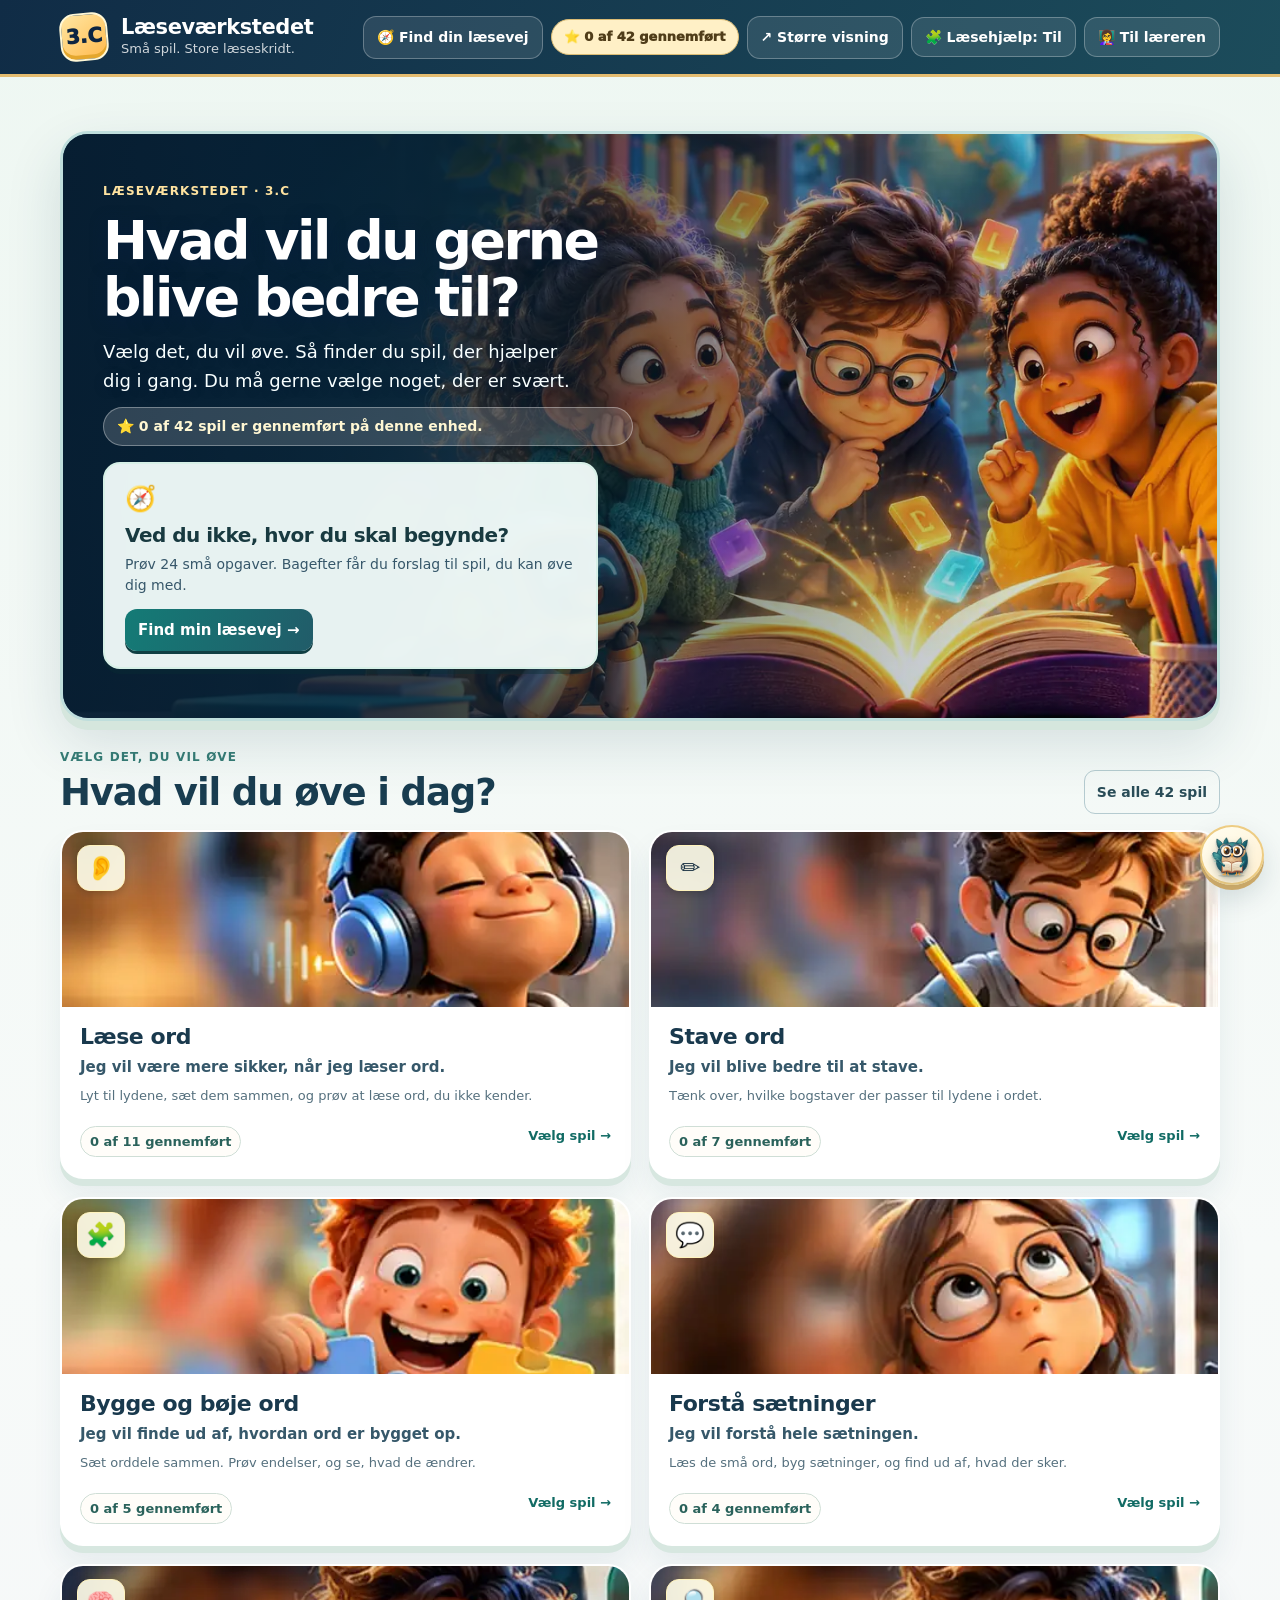
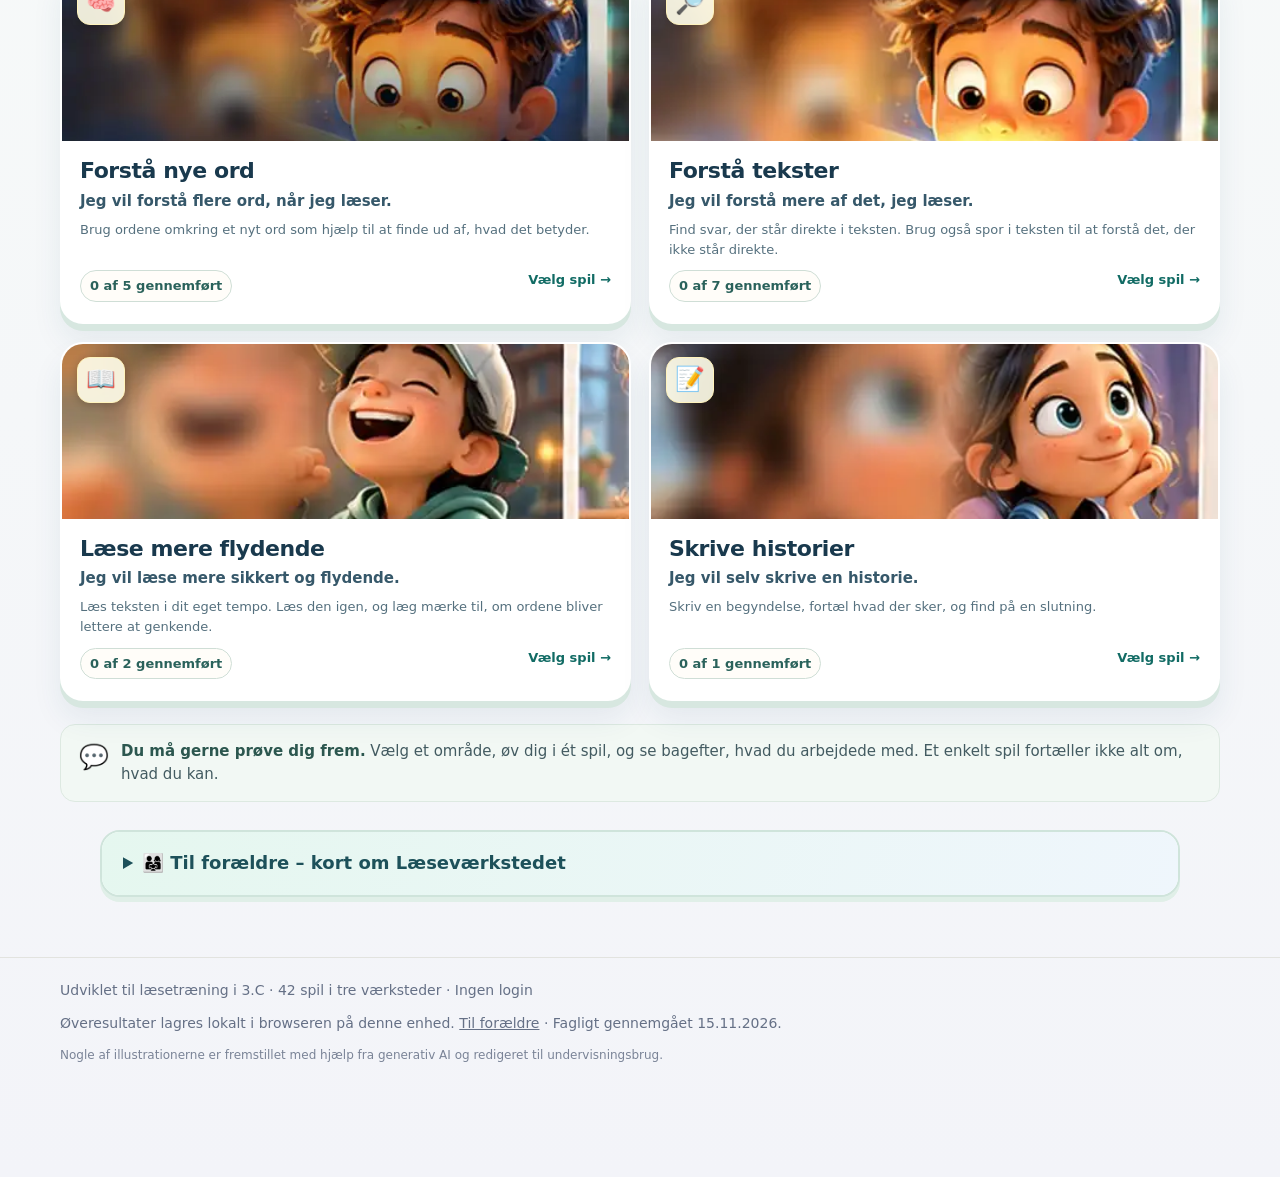
==== commit b09c5e56: "Refresh cached learning-goal script so Chromebook feedback retains all letters" ====
--- a/index.html
+++ b/index.html
@@ -242,7 +242,7 @@
   <footer class="foot"><div class="shell foot-inner"><span>Udviklet til læsetræning i 3.C · 42 spil i tre værksteder · Ingen login</span><span>Øveresultater lagres lokalt i browseren på denne enhed. <a href="#til-foraeldre">Til forældre</a> · Fagligt gennemgået 15.11.2026.</span><span class="ai-credit">Nogle af illustrationerne er fremstillet med hjælp fra generativ AI og redigeret til undervisningsbrug.</span></div></footer>
   <div id="modalRoot"></div>
   <div class="sr-only" id="announcer" role="status" aria-live="polite"></div>
-<script src="laeringsmaal.js"></script>
+<script src="laeringsmaal.js?v=20261117-eval2"></script>
 <script src="fremgang-3c.js"></script>
 <script>
 'use strict';
--- a/site-quality.css
+++ b/site-quality.css
@@ -42,3 +42,14 @@
   body:has(.choice-home) #laesemakker-root .lm-launch-label{display:none}
   body:has(.choice-home) #laesemakker-root .lm-launch .lm-avatar{height:48px;width:48px}
 }
+
+/* Læseværksted 3.C: fælles og entydige flueben i alle otte øveområder. */
+.choice-category .category-completion{display:inline-flex;align-items:center;gap:5px;background:#fffdf9;border:1px solid #cfded6;padding:5px 9px;border-radius:999px;color:#2a625b;font-size:13px;font-weight:900}
+.choice-category.is-completed{border-color:#5aa78c!important;box-shadow:0 6px 0 #d3e8da,0 10px 23px #1d593a18}
+.choice-category.is-completed .category-completion{background:#d9f3e4;border-color:#78bea0;color:#125a3c}
+.choice-selected .completed-game-label{display:inline-flex;align-items:center;gap:5px;margin-top:10px;padding:6px 9px;background:#e3f8eb;border:1px solid #b6dfc7;border-radius:999px;color:#146346;font-size:13px;line-height:1.35}
+.learning-game-card.is-completed{border-color:#7abf9b;background:#f7fdf8}
+.choice-selected .completion-help{font-size:13px;color:#4d6d67;margin:17px 0 0;line-height:1.6}
+.completion-confirmation,.completion-warning{font-size:15px;font-weight:800;line-height:1.55;padding:13px 16px;border-radius:14px;margin:16px 0;background:#e7f9ee;border:2px solid #a4d9b5;color:#145c3d}
+.completion-warning{background:#fff4e6;border-color:#e8be8d;color:#754723}
+@media(max-width:600px){.choice-category .category-completion{font-size:12px}.choice-selected .completion-help{font-size:12px}}
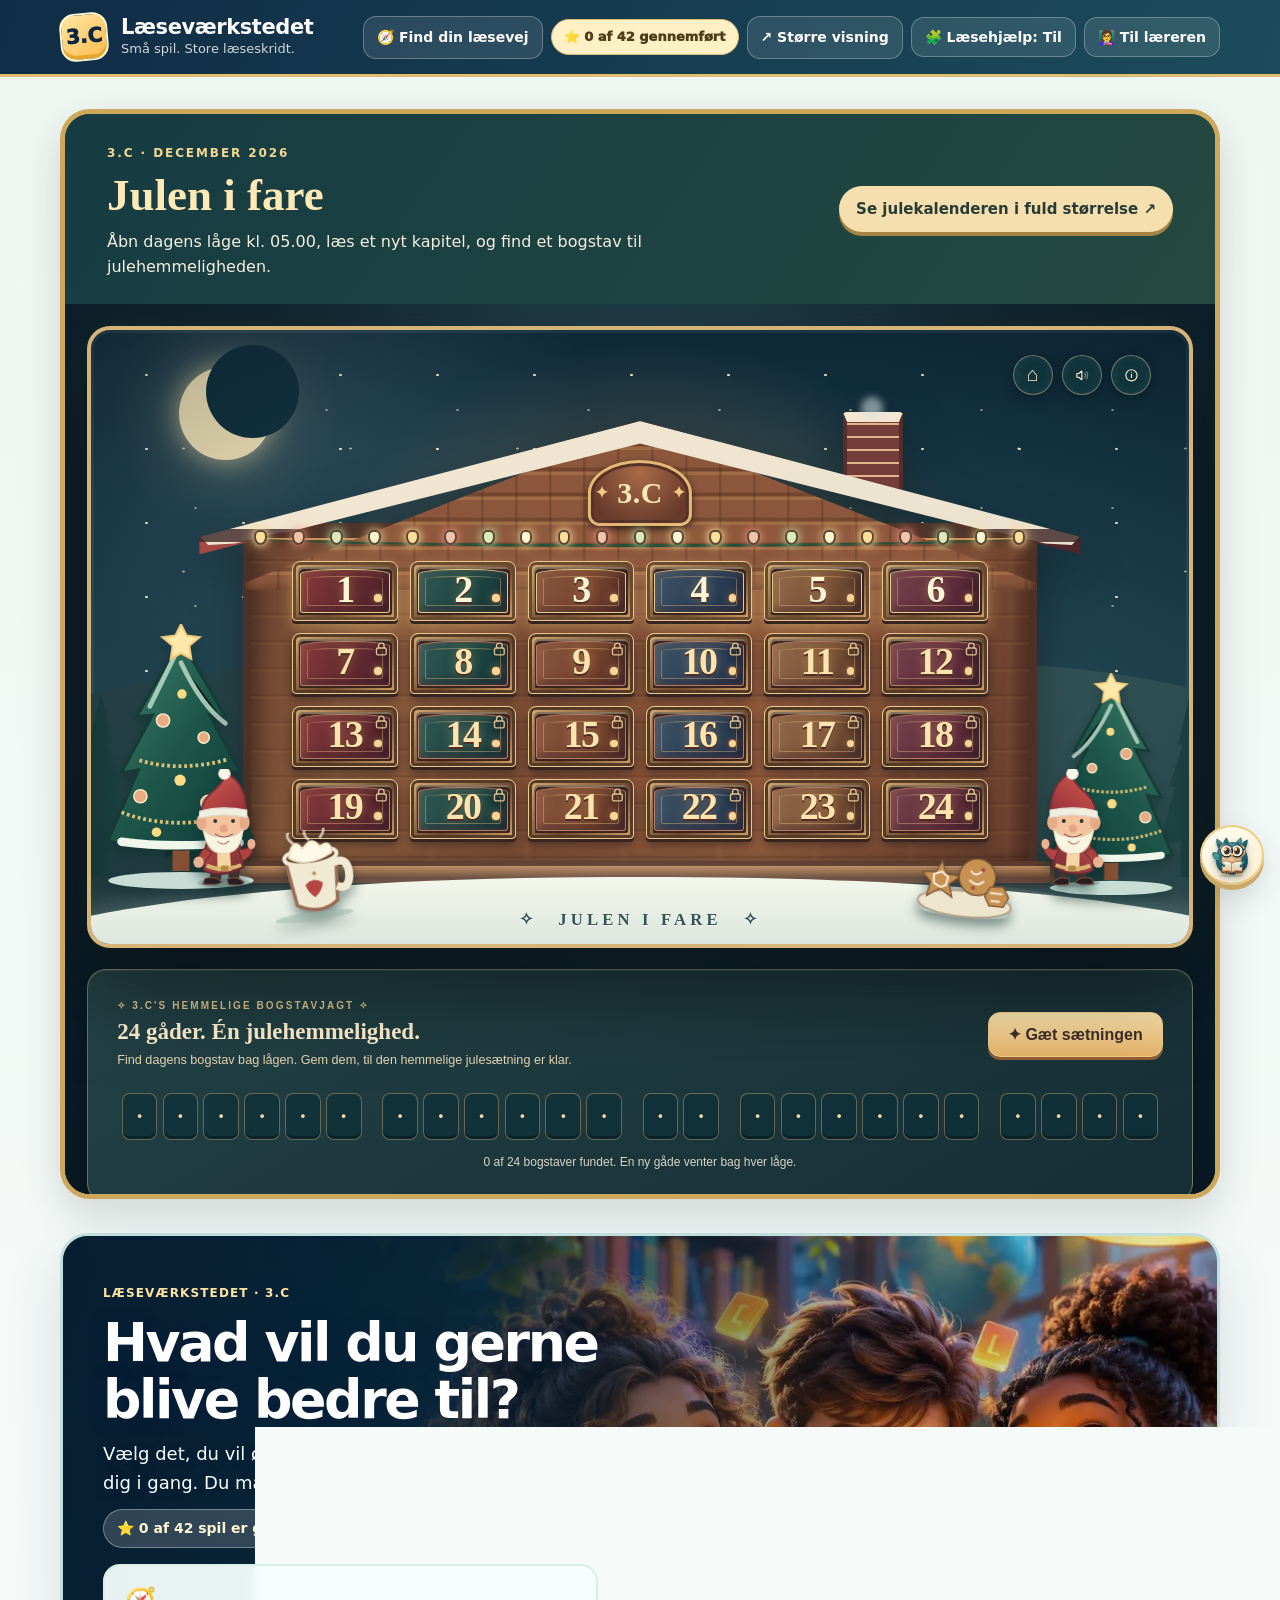
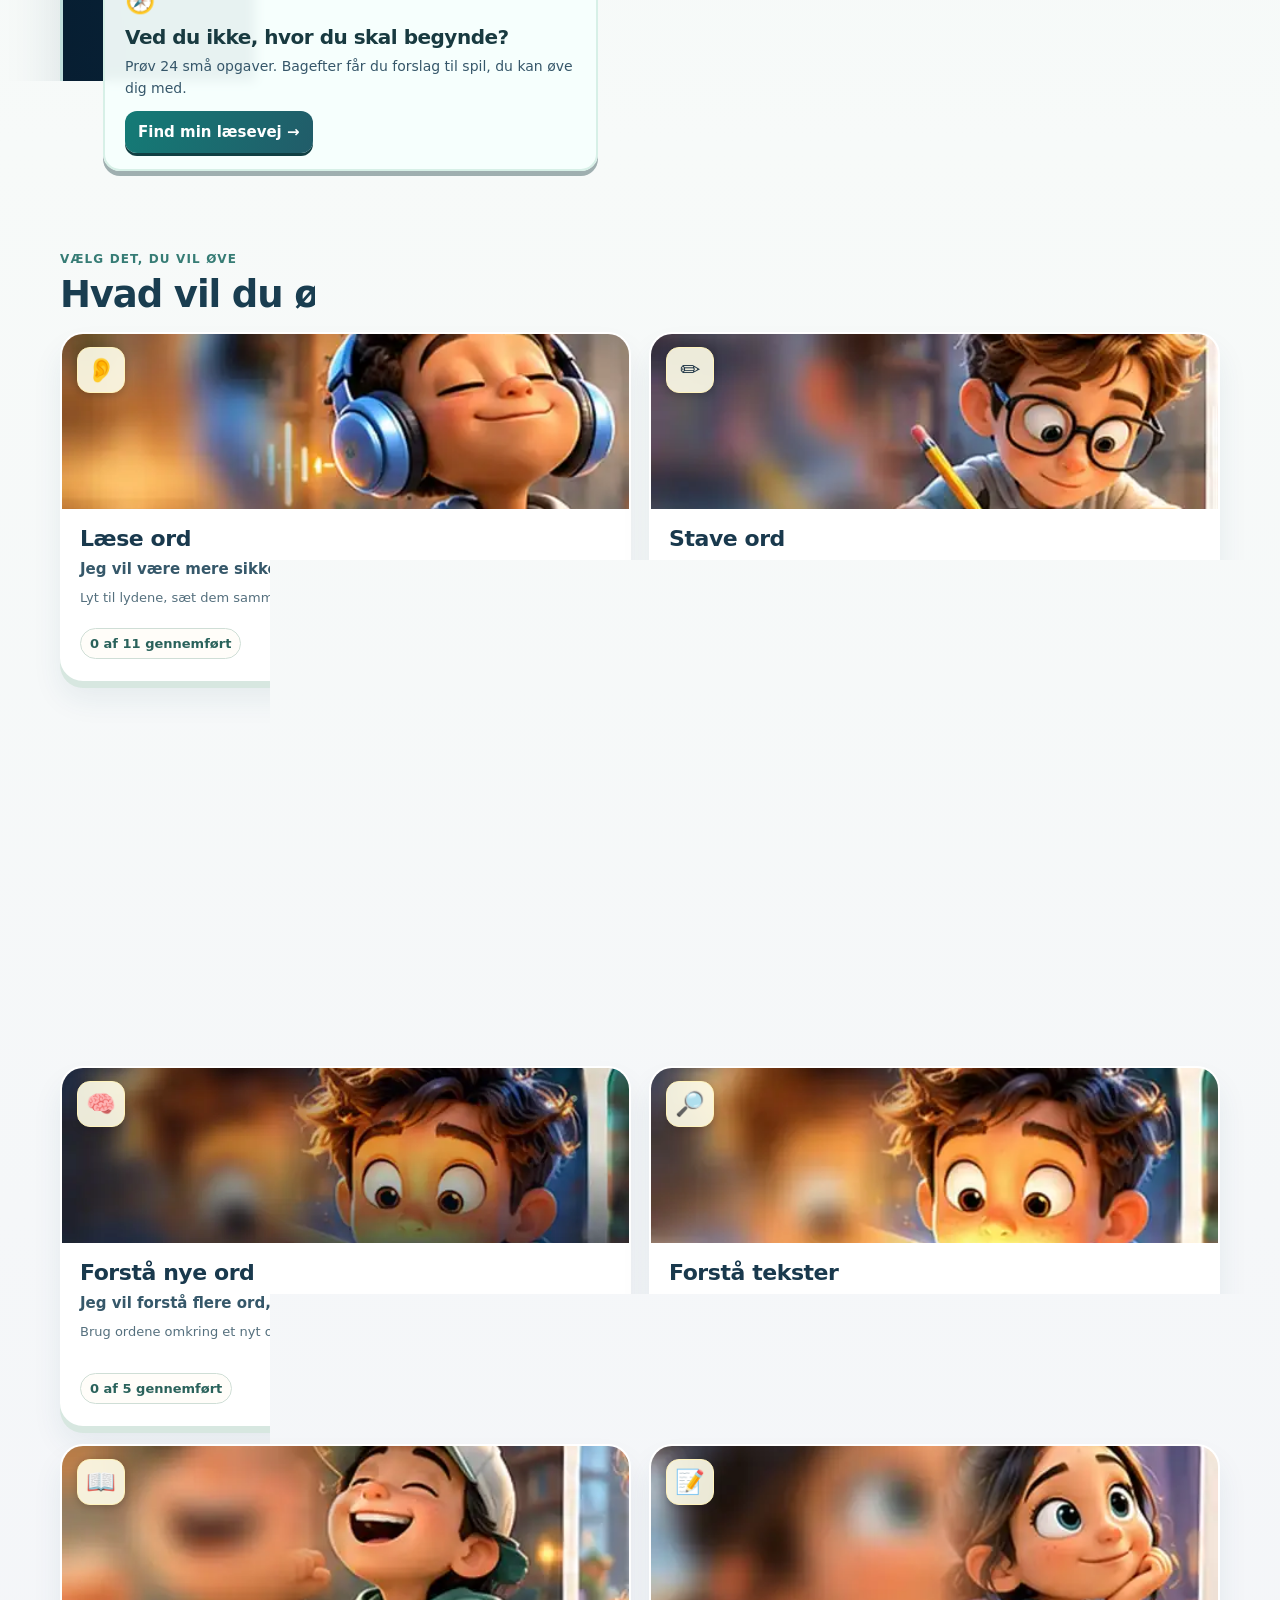
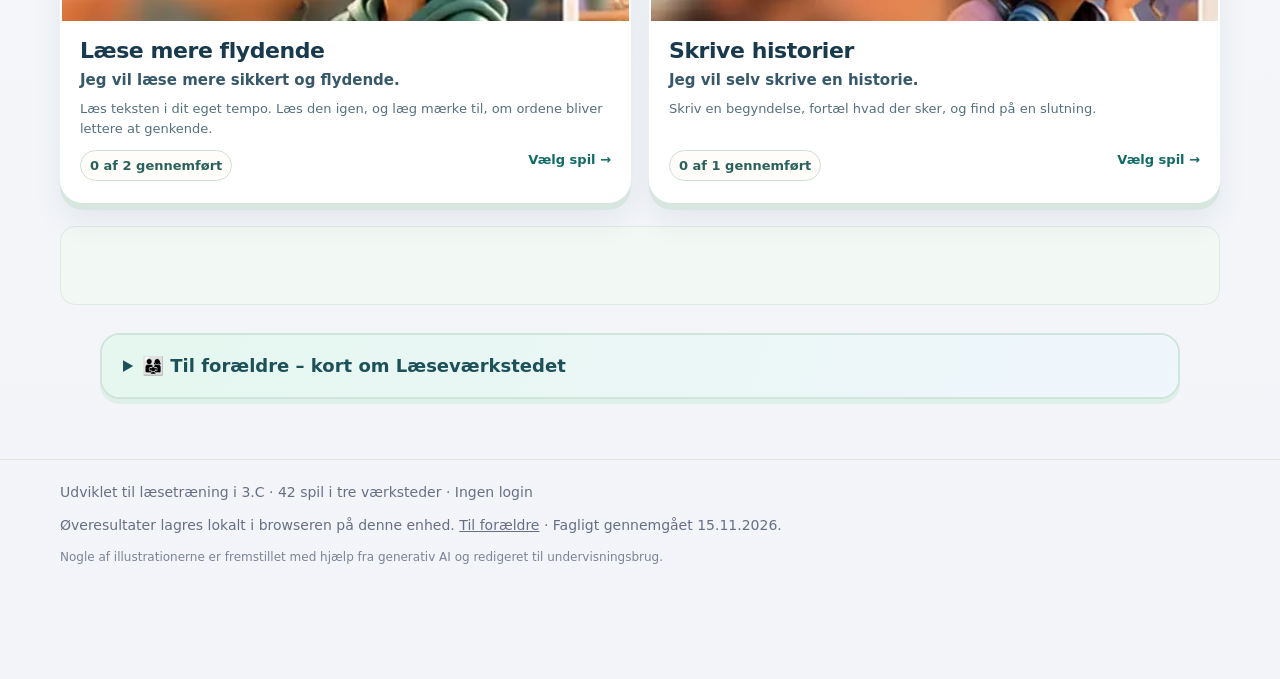
==== commit 9d91f837: "Show advent calendar at top of 3.C reading site without changing games" ====
--- a/index.html
+++ b/index.html
@@ -232,6 +232,19 @@
 .micro-goal strong{font-weight:900;color:#164f47}
 </style>
 <link rel="stylesheet" href="design-3d.css">
+<style id="jul-3c-integration">
+.christmas-opening{background:#102c36;border:5px solid #cda75a;border-radius:30px;overflow:hidden;margin:0 0 34px;box-shadow:0 16px 40px rgba(28,37,42,.16)}
+.christmas-opening-head{padding:24px clamp(20px,4vw,42px);display:flex;justify-content:space-between;align-items:center;gap:22px;flex-wrap:wrap;background:linear-gradient(125deg,#163c43,#254940);color:#fffbeb}
+.christmas-kicker{color:#f2d890;font-size:12px;font-weight:900;letter-spacing:.16em}
+.christmas-opening h2{font-family:Georgia,serif;font-size:clamp(29px,4vw,45px);line-height:1.05;font-weight:700;margin:7px 0 10px;color:#ffe9b6}
+.christmas-opening p{font-size:16px;line-height:1.6;margin:0;max-width:670px;color:#f5efdf}
+.christmas-fullscreen{background:#f6dfae;color:#283c35;text-decoration:none;padding:12px 17px;border-radius:99px;font-size:15px;font-weight:900;white-space:nowrap;box-shadow:0 4px 0 #a78343}
+.christmas-fullscreen:hover{background:#fff0cb;transform:translateY(1px)}
+.christmas-frame{border:0;display:block;width:100%;height:890px;background:#102c36}
+@media(max-width:800px){.christmas-frame{height:680px}.christmas-opening-head{padding:20px 22px}}
+@media(max-width:570px){.christmas-opening{margin-bottom:24px;border-width:3px;border-radius:21px}.christmas-opening-head{gap:14px}.christmas-frame{height:530px}.christmas-fullscreen{white-space:normal}}
+@media(prefers-reduced-motion:reduce){.christmas-fullscreen{transition:none}}
+</style>
 </head>
 <body>
   <header class="topbar"><div class="shell toprow">
@@ -914,7 +927,7 @@
    '<a class="learning-start" href="'+(newWordGame?'ordforraad-spil.html':'st3-traening.html')+'?spil='+encodeURIComponent(id)+'&amp;niveau='+difficulty+'&amp;omraade='+encodeURIComponent(current.id)+'">'+label+'</a>';
   return '<article class="learning-game-card'+(isCompleted?' is-completed':'')+'" data-game="'+id+'" data-completed="'+String(isCompleted)+'"><div class="game-banner-art" style="background-image:url(&quot;assets/3d/banners/'+id+'.'+(newWordGame?'svg':'webp')+'&quot;)"><h3 class="game-banner-name">'+esc(name)+'</h3></div><div class="learning-game-content"><p>'+esc(detail)+'</p>'+progress+'</div>'+action+'</article>';
  }
- let h='<main class="choice-home"><section class="choice-hero" aria-labelledby="choice-title"><div class="choice-hero-copy">';
+ let h='<main class="choice-home"><section class="christmas-opening" aria-labelledby="christmas-home-title"><div class="christmas-opening-head"><div><span class="christmas-kicker">3.C · DECEMBER 2026</span><h2 id="christmas-home-title">Julen i fare</h2><p>Åbn dagens låge kl. 05.00, læs et nyt kapitel, og find et bogstav til julehemmeligheden.</p></div><a class="christmas-fullscreen" href="julekalender/" aria-label="Åbn 3.Cs julekalender i en ny side">Se julekalenderen i fuld størrelse ↗</a></div><iframe class="christmas-frame" src="julekalender/" title="3.Cs julekalender med 24 låger, historier, gåder og julemusik" loading="eager" allow="autoplay"></iframe></section><section class="choice-hero" aria-labelledby="choice-title"><div class="choice-hero-copy">';
  h+='<span class="choice-eyebrow">LÆSEVÆRKSTEDET · 3.C</span><h1 id="choice-title">Hvad vil du gerne blive bedre til?</h1>';
  h+='<p>Vælg det, du vil øve. Så finder du spil, der hjælper dig i gang. Du må gerne vælge noget, der er svært.</p>';
  h+='<div class="choice-progress">⭐ '+completedCount()+' af 42 spil er gennemført på denne enhed.</div></div>';
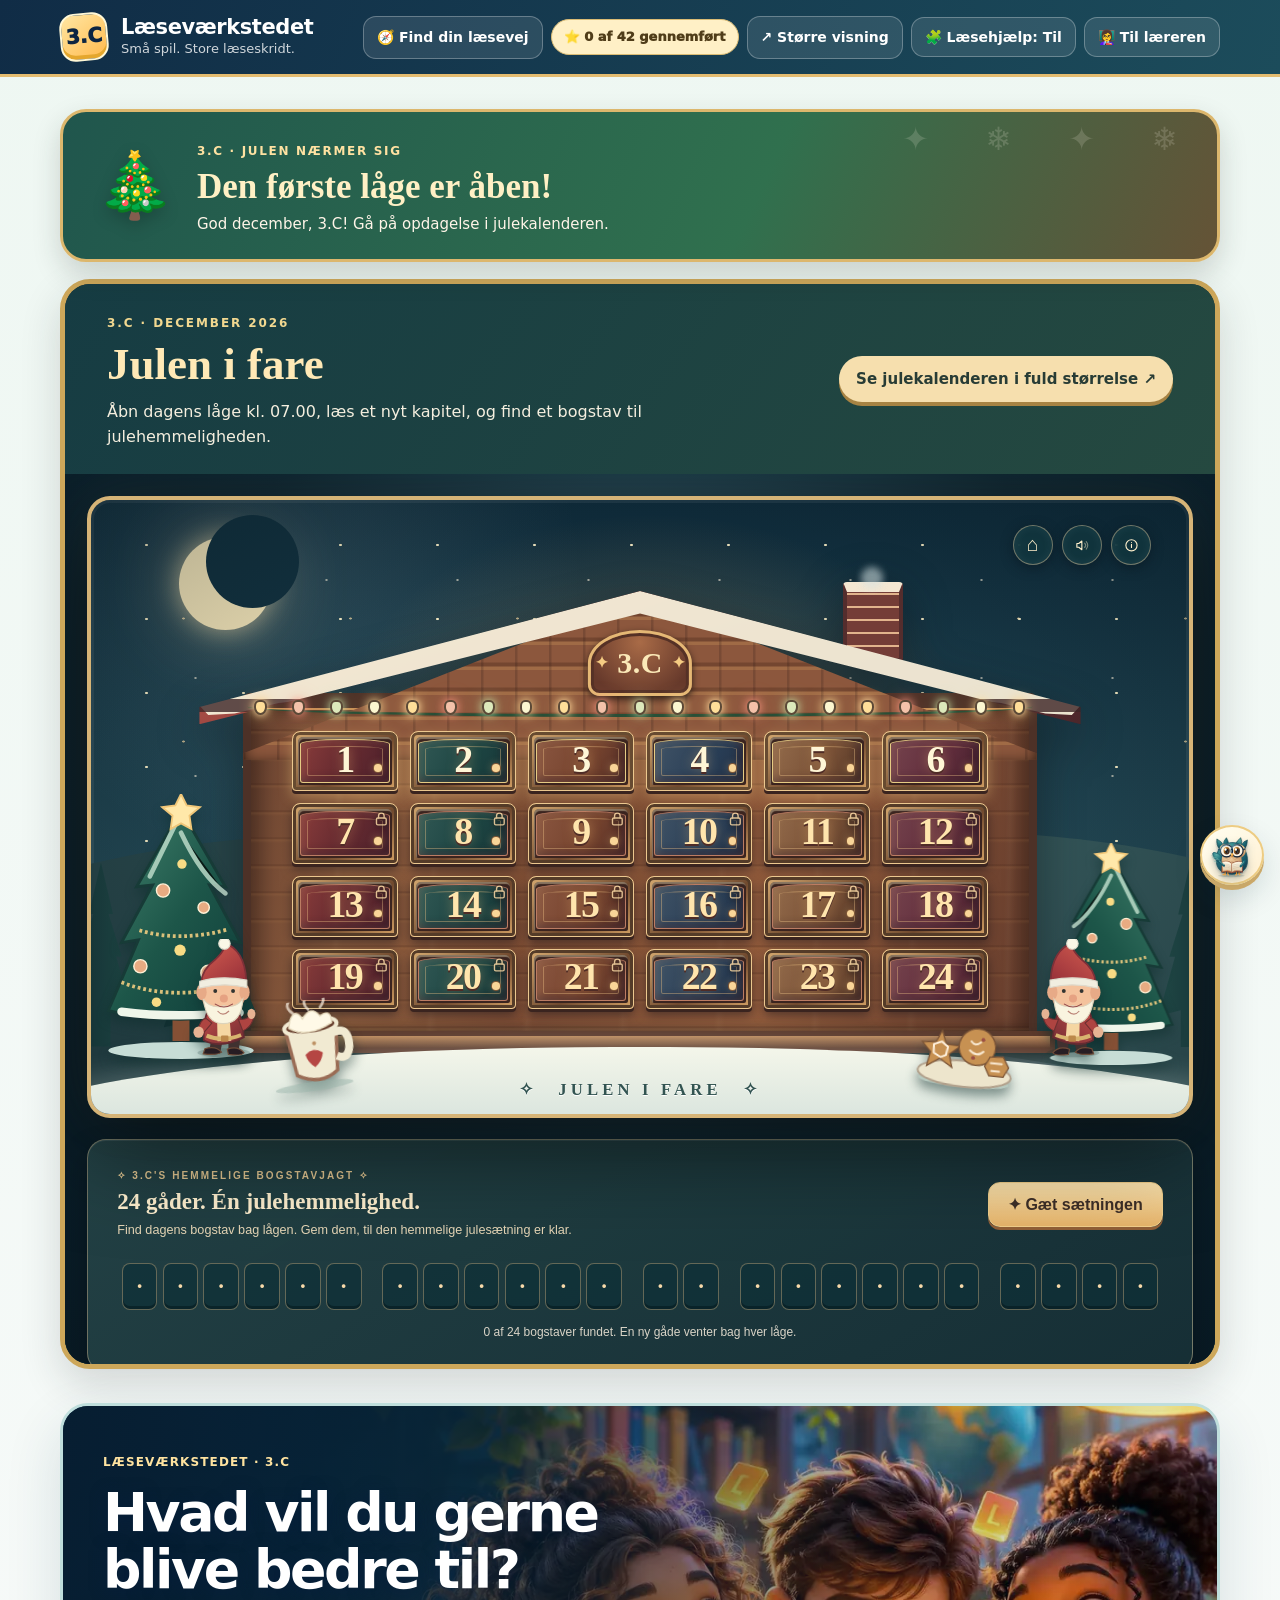
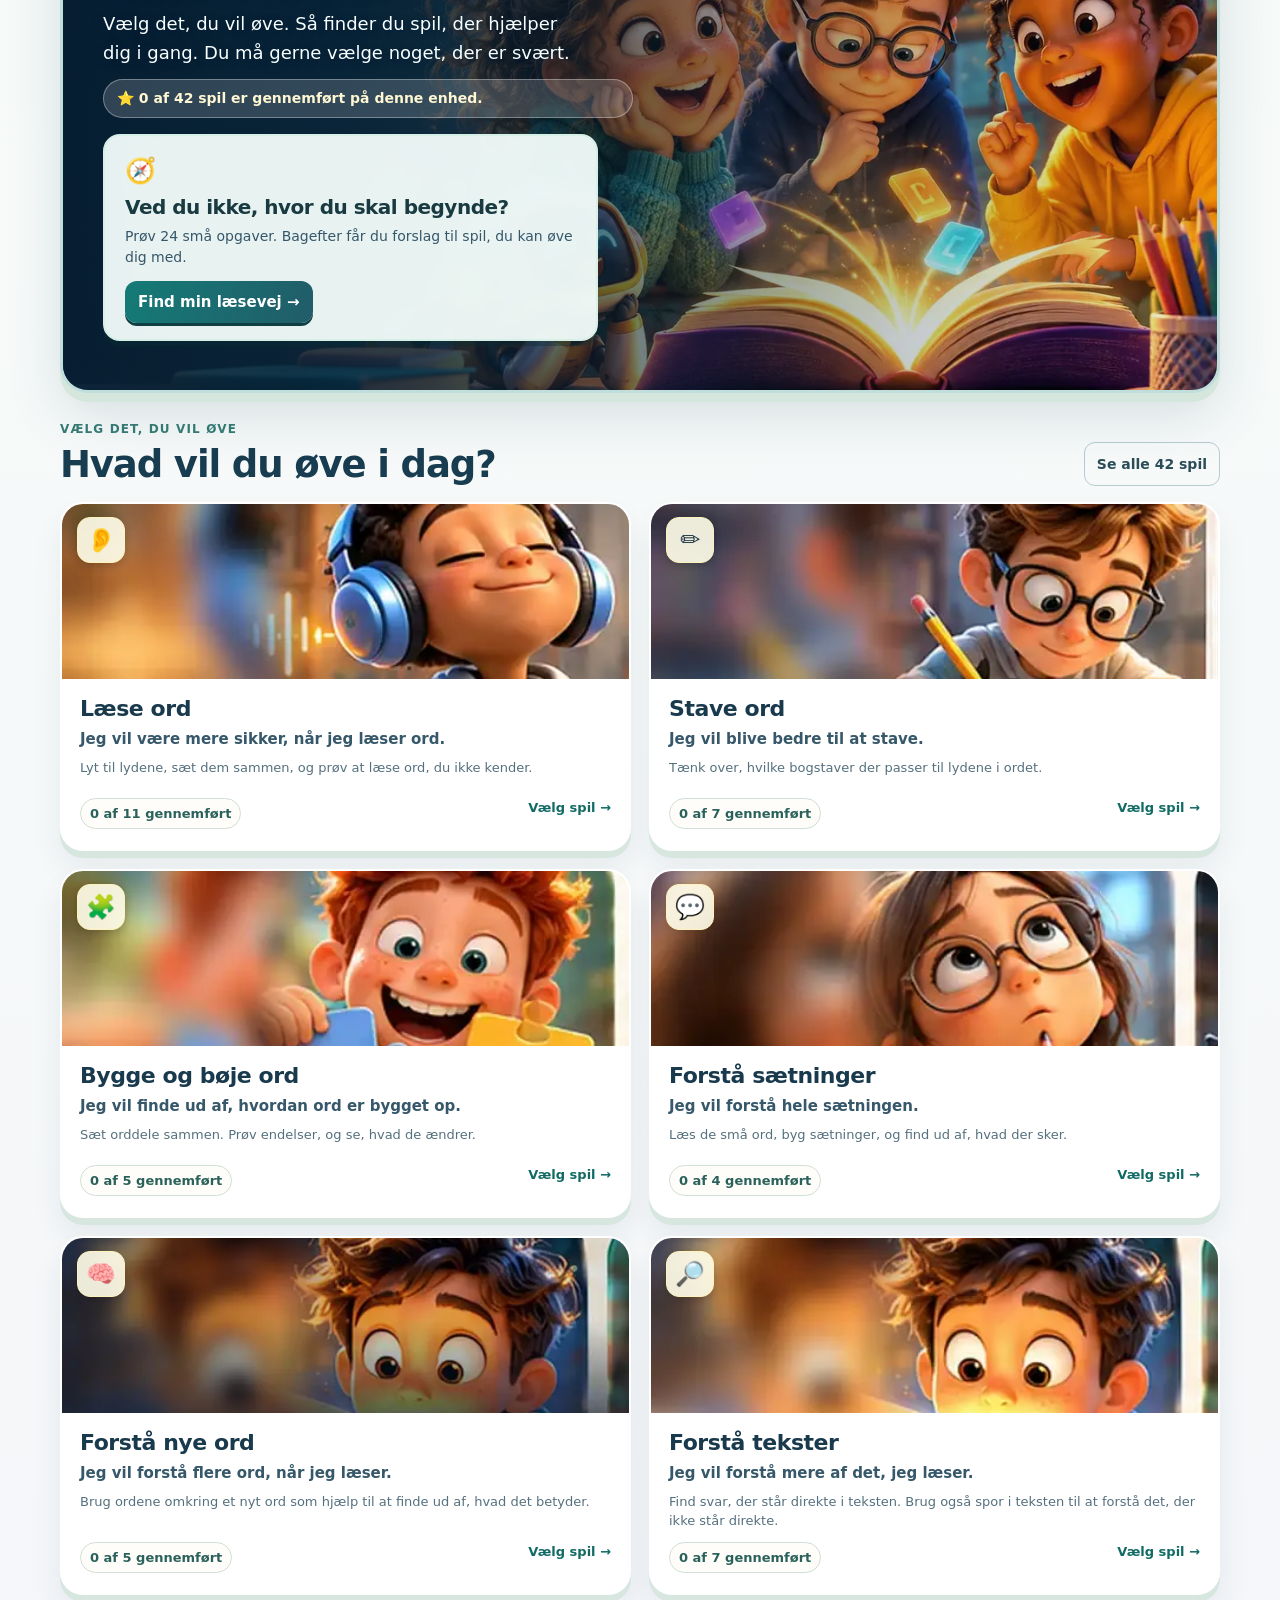
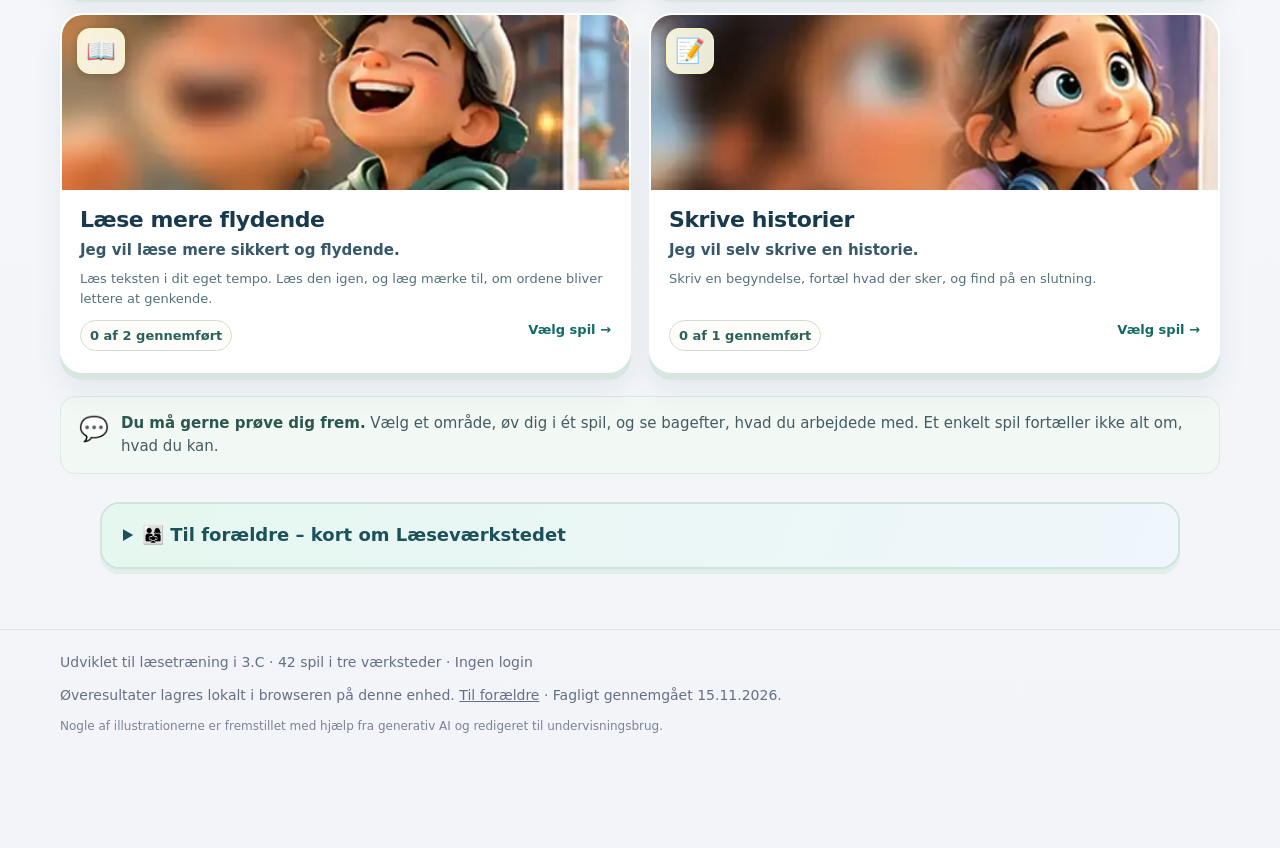
==== commit 0f923864: "Forsidebanner: nedtælling til 1. december kl. 07.00" ====
--- a/index.html
+++ b/index.html
@@ -243,6 +243,23 @@
 .christmas-frame{border:0;display:block;width:100%;height:890px;background:#102c36}
 @media(max-width:800px){.christmas-frame{height:680px}.christmas-opening-head{padding:20px 22px}}
 @media(max-width:570px){.christmas-opening{margin-bottom:24px;border-width:3px;border-radius:21px}.christmas-opening-head{gap:14px}.christmas-frame{height:530px}.christmas-fullscreen{white-space:normal}}
+
+/* Nedtælling til første julelåge, 1. december kl. 07.00 dansk tid */
+.christmas-countdown{position:relative;isolation:isolate;display:flex;align-items:center;gap:22px;flex-wrap:wrap;background:linear-gradient(115deg,#263e42 0%,#34514b 44%,#753f40 100%);color:#fff8e9;border:3px solid #dcb76d;border-radius:26px;padding:24px clamp(18px,3vw,32px);margin:0 0 17px;overflow:hidden;box-shadow:0 12px 28px rgba(35,46,41,.18)}
+.christmas-countdown::before{content:"✦  ❄  ✦  ❄";position:absolute;right:16px;top:4px;opacity:.16;letter-spacing:23px;font-size:32px;pointer-events:none}
+.christmas-countdown-icon{position:relative;z-index:1;flex:none;font-size:clamp(42px,5vw,66px);filter:drop-shadow(0 6px 8px rgba(0,0,0,.2))}
+.christmas-countdown-body{position:relative;z-index:1;flex:1;min-width:205px}
+.christmas-countdown-kicker{font-size:12px;letter-spacing:.14em;text-transform:uppercase;font-weight:900;color:#ffe2a2}
+.christmas-countdown-title{font:700 clamp(25px,3vw,35px)/1.14 Georgia,serif;margin:4px 0 6px;color:#fff0c5}
+.christmas-countdown-sub{margin:0;color:#fff5e8;font-size:15px}
+.christmas-countdown-timer{position:relative;z-index:1;display:grid;grid-template-columns:repeat(4,minmax(55px,1fr));gap:9px;min-width:min(100%,300px)}
+.christmas-countdown-timer>div{display:grid;justify-items:center;gap:2px;background:#fff9e814;border:1px solid #fff6d24f;border-radius:14px;padding:9px 11px;min-width:57px}
+.christmas-countdown-timer strong{font-size:clamp(26px,2.8vw,37px);font-variant-numeric:tabular-nums;line-height:1.2;font-weight:900;color:#fff0bc}
+.christmas-countdown-timer span{font-size:12px;font-weight:800;color:#fff8e9}
+.christmas-countdown.is-open{background:linear-gradient(115deg,#20564d,#30704e 60%,#655336)}
+.christmas-countdown.is-open .christmas-countdown-timer{display:none}
+@media(max-width:670px){.christmas-countdown{gap:13px;padding:18px}.christmas-countdown-icon{font-size:45px}.christmas-countdown-body{min-width:0;flex-basis:calc(100% - 68px)}.christmas-countdown-timer{width:100%;grid-template-columns:repeat(4,minmax(0,1fr))}}
+@media(prefers-reduced-motion:reduce){.christmas-countdown::before{animation:none}}
 @media(prefers-reduced-motion:reduce){.christmas-fullscreen{transition:none}}
 </style>
 </head>
@@ -903,7 +920,29 @@
  const answer=[message||'Se på ordet eller teksten igen.',tip].filter(Boolean).join(' ');
  feedback(answer,'try');
 }
-function render(){updateTop();let html='';if(!active)html=renderHome();else if(game.finished)html=renderFinish();else html=renderGame();document.getElementById('app').innerHTML=html;attachDrags();attachExtraDrags();}
+
+function updateChristmasCountdown(){
+ const element=document.getElementById('christmas-countdown');
+ if(!element)return;
+ const start=new Date('2026-12-01T07:00:00+01:00').getTime();
+ const remaining=start-Date.now();
+ if(remaining<=0){
+  element.classList.add('is-open');
+  element.querySelector('.christmas-countdown-title').textContent='Den første låge er åben!';
+  element.querySelector('.christmas-countdown-sub').textContent='God december, 3.C! Gå på opdagelse i julekalenderen.';
+  return;
+ }
+ element.classList.remove('is-open');
+ const seconds=Math.ceil(remaining/1000);
+ const units={days:Math.floor(seconds/86400),hours:Math.floor(seconds%86400/3600),minutes:Math.floor(seconds%3600/60),seconds:seconds%60};
+ element.querySelectorAll('[data-countdown-unit]').forEach(span=>{
+  const unit=span.dataset.countdownUnit;
+  span.textContent=unit==='days'?String(units[unit]):String(units[unit]).padStart(2,'0');
+ });
+}
+setInterval(updateChristmasCountdown,1000);
+
+function render(){updateTop();let html='';if(!active)html=renderHome();else if(game.finished)html=renderFinish();else html=renderGame();document.getElementById('app').innerHTML=html;updateChristmasCountdown();attachDrags();attachExtraDrags();}
 const LEARNING_CATEGORIES=[{"id":"ord","icon":"👂","title":"Læse ord","wish":"Jeg vil være mere sikker, når jeg læser ord.","hint":"Lyt til lydene, sæt dem sammen, og prøv at læse ord, du ikke kender.","professional":"Afkodning og ordgenkendelse","tone":"#e9f4ff","ids":["maze","onset","blend","picture","syllable","sort","lydbro","vrovle","ordblik","stavelser","ordglimt"]},{"id":"stavning","icon":"✏️","title":"Stave ord","wish":"Jeg vil blive bedre til at stave.","hint":"Tænk over, hvilke bogstaver der passer til lydene i ordet.","professional":"Stavning og stavemønstre","tone":"#fff3dd","ids":["double","vokaler","dobbelte","stumme","skriv","diktat-ord","diktat-vrovle"]},{"id":"orddele","icon":"🧩","title":"Bygge og bøje ord","wish":"Jeg vil finde ud af, hvordan ord er bygget op.","hint":"Sæt orddele sammen. Prøv endelser, og se, hvad de ændrer.","professional":"Morfemer og bøjning","tone":"#edf9e9","ids":["endelser","sammensat","nutidsr","morfem-byg","morfem-endelser"]},{"id":"saetninger","icon":"💬","title":"Forstå sætninger","wish":"Jeg vil forstå hele sætningen.","hint":"Læs de små ord, byg sætninger, og find ud af, hvad der sker.","professional":"Sætningsforståelse","tone":"#fff0eb","ids":["caption","order","sentence","noise"]},{"id":"ordforraad","icon":"🧠","title":"Forstå nye ord","wish":"Jeg vil forstå flere ord, når jeg læser.","hint":"Brug ordene omkring et nyt ord som hjælp til at finde ud af, hvad det betyder.","professional":"Ordforråd og ordforståelse i kontekst","tone":"#eef0ff","ids":["vocab","betydningsbro","begrebsvaerksted","ordvalg","ordlaboratorium"]},{"id":"tekster","icon":"🔎","title":"Forstå tekster","wish":"Jeg vil forstå mere af det, jeg læser.","hint":"Find svar, der står direkte i teksten. Brug også spor i teksten til at forstå det, der ikke står direkte.","professional":"Læseforståelse og inferens","tone":"#f0edff","ids":["story","infer","compass","tekstspor","tekstkompas","tekstkilder","teksttjek"]},{"id":"flyd","icon":"📖","title":"Læse mere flydende","wish":"Jeg vil læse mere sikkert og flydende.","hint":"Læs teksten i dit eget tempo. Læs den igen, og læg mærke til, om ordene bliver lettere at genkende.","professional":"Læseflyd og genlæsning","tone":"#e5f7f7","ids":["genlaes","flydelaesning"]},{"id":"skrive","icon":"📝","title":"Skrive historier","wish":"Jeg vil selv skrive en historie.","hint":"Skriv en begyndelse, fortæl hvad der sker, og find på en slutning.","professional":"Skriftlig fremstilling","tone":"#fcecf5","ids":["minihistorie"]}];
 const EXTRA_CATALOG=[{"id":"lydbro","name":"Lydbroen","icon":"🧱"},{"id":"vrovle","name":"Vrøvleordsplaneten","icon":"👽"},{"id":"ordblik","name":"Ord på kornet","icon":"🎯"},{"id":"stavelser","name":"Stavelsesraketten","icon":"🚀"},{"id":"vokaler","name":"Vokaldetektiven","icon":"🔎"},{"id":"dobbelte","name":"Konsonantkontrol","icon":"⚡"},{"id":"stumme","name":"De skjulte bogstaver","icon":"🕵️"},{"id":"endelser","name":"Bøjningsværkstedet","icon":"🌱"},{"id":"sammensat","name":"Orddelingsmesteren","icon":"✂️"},{"id":"nutidsr","name":"R-detektiven","icon":"📝"},{"id":"skriv","name":"Skriv ordet selv","icon":"✏️"},{"id":"tekstspor","name":"Find tekstens spor","icon":"🔦"},{"id":"tekstkompas","name":"Tekstkompasset","icon":"🧭"},{"id":"genlaes","name":"Genlæs og forstå","icon":"🔁"},{"id":"diktat-ord","name":"Lyt og stav ordene","icon":"🎧"},{"id":"diktat-vrovle","name":"Vrøvleordsdiktat","icon":"👂"},{"id":"ordglimt","name":"Ordglimt","icon":"⚡"},{"id":"flydelaesning","name":"Læse mere flydende","icon":"⏱️"},{"id":"tekstkilder","name":"To tekster, én løsning","icon":"🗝️"},{"id":"teksttjek","name":"Teksttjekkerne","icon":"🕵️"},{"id":"morfem-byg","name":"Morfemværkstedet","icon":"🧩"},{"id":"morfem-endelser","name":"Endelseslaboratoriet","icon":"✍️"},{"id":"minihistorie","name":"Min minihistorie","icon":"✍️"},{"id":"betydningsbro","name":"Betydningsbroen","icon":"🔗"},{"id":"begrebsvaerksted","name":"Begrebsbyggeren","icon":"🧺"},{"id":"ordvalg","name":"Ordet der passer","icon":"🔍"},{"id":"ordlaboratorium","name":"Brug ordet!","icon":"✍️"}];
 const areaFromUrl=new URLSearchParams(location.search).get('omraade');if(areaFromUrl==='all'||LEARNING_CATEGORIES.some(c=>c.id===areaFromUrl))homeCategory=areaFromUrl;
@@ -927,7 +966,7 @@
    '<a class="learning-start" href="'+(newWordGame?'ordforraad-spil.html':'st3-traening.html')+'?spil='+encodeURIComponent(id)+'&amp;niveau='+difficulty+'&amp;omraade='+encodeURIComponent(current.id)+'">'+label+'</a>';
   return '<article class="learning-game-card'+(isCompleted?' is-completed':'')+'" data-game="'+id+'" data-completed="'+String(isCompleted)+'"><div class="game-banner-art" style="background-image:url(&quot;assets/3d/banners/'+id+'.'+(newWordGame?'svg':'webp')+'&quot;)"><h3 class="game-banner-name">'+esc(name)+'</h3></div><div class="learning-game-content"><p>'+esc(detail)+'</p>'+progress+'</div>'+action+'</article>';
  }
- let h='<main class="choice-home"><section class="christmas-opening" aria-labelledby="christmas-home-title"><div class="christmas-opening-head"><div><span class="christmas-kicker">3.C · DECEMBER 2026</span><h2 id="christmas-home-title">Julen i fare</h2><p>Åbn dagens låge kl. 05.00, læs et nyt kapitel, og find et bogstav til julehemmeligheden.</p></div><a class="christmas-fullscreen" href="julekalender/" aria-label="Åbn 3.Cs julekalender i en ny side">Se julekalenderen i fuld størrelse ↗</a></div><iframe class="christmas-frame" src="julekalender/" title="3.Cs julekalender med 24 låger, historier, gåder og julemusik" loading="eager" allow="autoplay"></iframe></section><section class="choice-hero" aria-labelledby="choice-title"><div class="choice-hero-copy">';
+ let h='<main class="choice-home"><section class="christmas-countdown" id="christmas-countdown" aria-label="Nedtælling til jul"><div class="christmas-countdown-icon" aria-hidden="true">🎄</div><div class="christmas-countdown-body"><span class="christmas-countdown-kicker">3.C · JULEN NÆRMER SIG</span><h2 class="christmas-countdown-title" id="christmas-countdown-title">Nedtælling til 1. december</h2><p class="christmas-countdown-sub" id="christmas-countdown-sub">Den første låge åbner kl. 07.00 dansk tid.</p></div><div class="christmas-countdown-timer" role="timer" aria-label="Tid til julekalenderen"><div><strong data-countdown-unit="days">–</strong><span>dage</span></div><div><strong data-countdown-unit="hours">–</strong><span>timer</span></div><div><strong data-countdown-unit="minutes">–</strong><span>min.</span></div><div><strong data-countdown-unit="seconds">–</strong><span>sek.</span></div></div></section><section class="christmas-opening" aria-labelledby="christmas-home-title"><div class="christmas-opening-head"><div><span class="christmas-kicker">3.C · DECEMBER 2026</span><h2 id="christmas-home-title">Julen i fare</h2><p>Åbn dagens låge kl. 07.00, læs et nyt kapitel, og find et bogstav til julehemmeligheden.</p></div><a class="christmas-fullscreen" href="julekalender/" aria-label="Åbn 3.Cs julekalender i en ny side">Se julekalenderen i fuld størrelse ↗</a></div><iframe class="christmas-frame" src="julekalender/" title="3.Cs julekalender med 24 låger, historier, gåder og julemusik" loading="eager" allow="autoplay"></iframe></section><section class="choice-hero" aria-labelledby="choice-title"><div class="choice-hero-copy">';
  h+='<span class="choice-eyebrow">LÆSEVÆRKSTEDET · 3.C</span><h1 id="choice-title">Hvad vil du gerne blive bedre til?</h1>';
  h+='<p>Vælg det, du vil øve. Så finder du spil, der hjælper dig i gang. Du må gerne vælge noget, der er svært.</p>';
  h+='<div class="choice-progress">⭐ '+completedCount()+' af 42 spil er gennemført på denne enhed.</div></div>';
